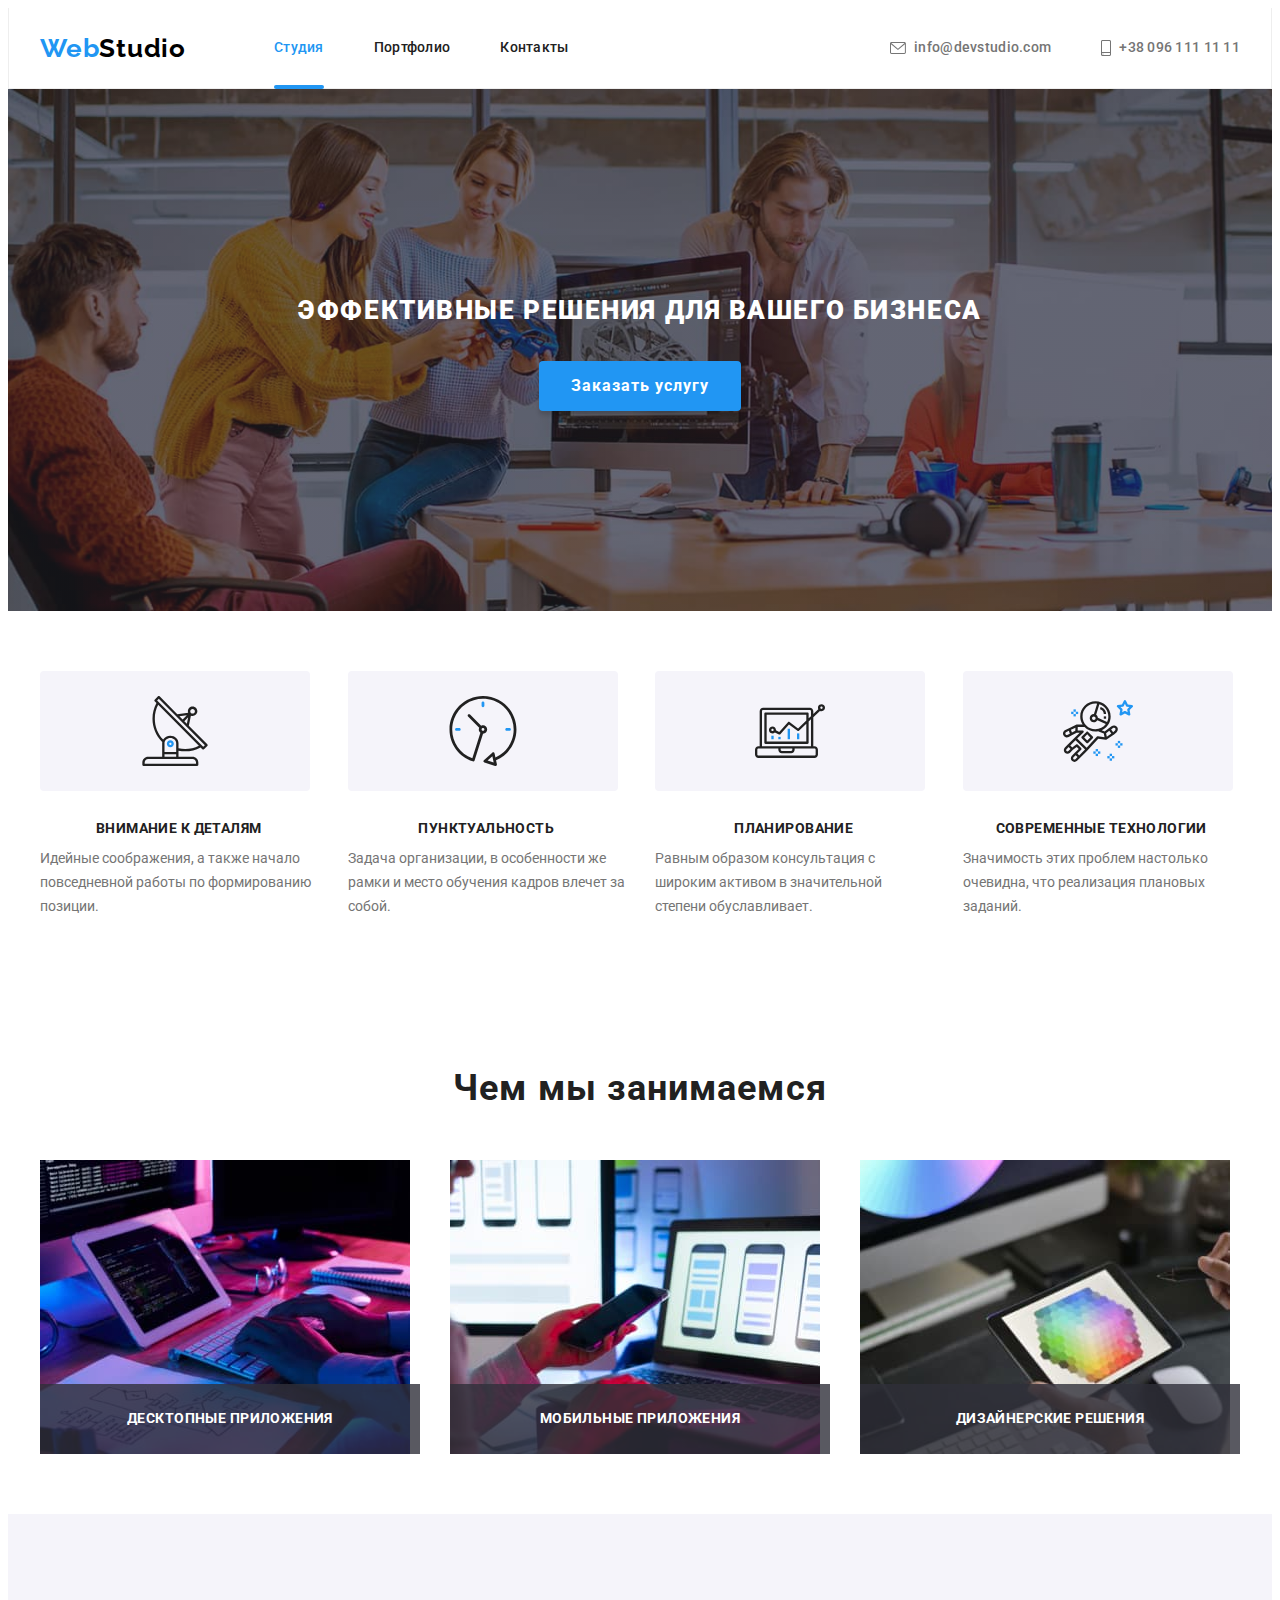
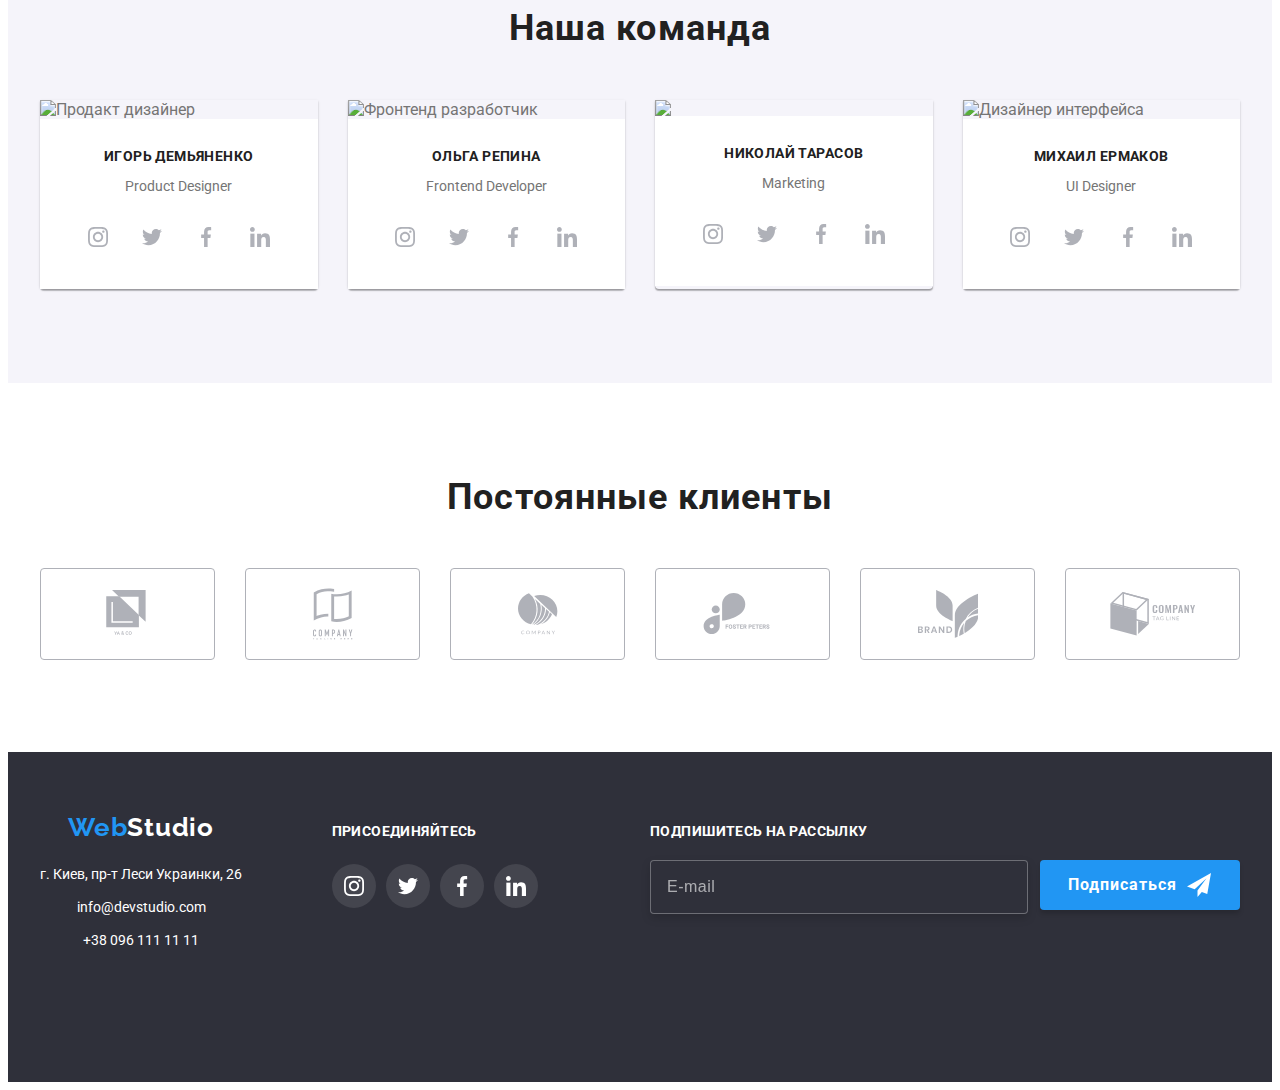
==== index.html @ 0cb56106 "команда фото" ====
<!DOCTYPE html>
<html lang="ru">
<head>
    <meta charset="UTF-8">
    <meta http-equiv="X-UA-Compatible" content="IE=edge">
    <meta name="viewport" content="width=device-width, initial-scale=1.0">
    <title>ВебСтудио</title>
    <link rel="preconnect" href="https://fonts.gstatic.com">
    <link href="https://fonts.googleapis.com/css2?family=Raleway:wght@700&family=Roboto:wght@400;500;700;900&display=swap"
        rel="stylesheet">
    <link rel="stylesheet" href="https://cdnjs.cloudflare.com/ajax/libs/modern-normalize/1.0.0/modern-normalize.min.css" integrity="sha512-ISS7cAi1PEhQ8jnbJpJZMd29NlhNj4AWYyLOSp2CE/CsHxTCu+r+t0D2yoJudVrd0/8fTVPUVDzY5Tvli75u/g==" crossorigin="anonymous" />
    <link rel="stylesheet" href="https://cdnjs.cloudflare.com/ajax/libs/animate.css/4.1.1/animate.min.css" />
    <link rel="stylesheet" href="./css/main.min.css">
</head>
<body>

    <!-- Основные навигационные ссылки -->

    <header class="header">
        <div class="container header__container">
            <a class="logo link" href="">Web<span class="logo_theme_dark logo">Studio</span></a>
        <nav class="nav">
            <ul class="menu list">
            <li class="menu__item">
                <a class="menu__link link menu__link_current" href="">Студия</a>
                
            </li>
            <li class="menu__item">
                <a class="menu__link link" href="./portfolio.html">Портфолио</a>
            </li>
            <li class="menu__item">
                <a class="menu__link link" href="">Контакты</a>
            </li>
        </ul>
        </nav>

        <button type ="button" class="burger-btn" data-menu-button>
            <svg class="burger-icon" width="40" height="40">
                <use href="./images/sprite.svg#icon-burger"></use>
            </svg>
        </button>
        
        <ul class="contact-list list">

          
            <li class="contact-list__item">
                
                <a class="contact-list__link link" href="mailto:info@devstudio.com"> 
                    <svg class="contact-list__icon-envelop" width="16" height="12">
                    <use href="./images/sprite.svg#icon-envelope" ></use>
                </svg>    
                info@devstudio.com
            </a>
            </li>

            <li class="contact-list__item">
            
                <a class="contact-list__link link" href="tel:+380961111111">
                    <svg class="contact-list__icon-smartphone" width="10" height="16">
                        <use href="./images/sprite.svg#icon-smartphone"></use>
                    </svg>
                    +38 096 111 11 11
                </a>
            </li>
          
        </ul>
        </div>
        

        <!-- ===========MOBILE MENU=============== -->



        <div class="mobile-menu" data-menu>
            <button type="button" class="mobile-menu__close-btn" data-menu-close>
                <svg class="modal-menu__close-icon" width="40" height="40">
                    <use href="./images/sprite.svg#icon-close-black"></use>
                </svg>
            </button>
            <nav class="mobile-menu__nav">
             <ul class="mobile-menu__list list">
            <li class="mobile-menu__item">
            <a class="mobile-menu__link link mobile-menu__link_current" href="">Студия</a>
            </li>
            <li class="mobile-menu__item">
            <a class="mobile-menu__link link" href="./portfolio.html">Портфолио</a>
            </li>
            <li class="mobile-menu__item">
            <a class="mobile-menu__link link" href="">Контакты</a>
            </li>
            </ul>
            </nav>

            <div class="mobile-menu__wrapper">
                <ul class="mobile-menu__contact-list list">
                    <li class="mobile-menu__contact-item">
                
                        <a class="mobile-menu__link-tel link" href="tel:+380961111111">
                
                            +38 096 111 11 11</a>
                    </li>
                    <li class="mobile-menu__contact-item">
                
                        <a class="mobile-menu__link-email link" href="mailto:info@devstudio.com">
                
                            info@devstudio.com</a>
                    </li>
                
                </ul>
                
                <ul class="mobile-menu__social-list list">
                    <li class="mobile-menu__social-item">
                        <a href="" class="mobile-menu__social-link link">Instagram</a>
                    </li>
                    <li class="mobile-menu__social-item">
                        <a href="" class="mobile-menu__social-link link">Twitter</a>
                    </li>
                    <li class="mobile-menu__social-item">
                        <a href="" class="mobile-menu__social-link link">Facebook</a>
                    </li>
                    <li class="mobile-menu__social-item">
                        <a href="" class="mobile-menu__social-link link">LinkedIn</a>
                    </li>
                </ul>
            </div>

        </div>
    </header>
    <main>

        <!-- section hero -->

        <section class="hero">
            <div class="container">

                
                <h1 class="hero__title">Эффективные решения для вашего бизнеса</h1>
                <button class="modal-btn" type="button" data-modal-open>Заказать услугу</button>
            
            </div>
        </section>

        <!-- Advanteges list -->

        <section class="section advantages">
            <div class="container">
                <h2 class="title visually-hidden">Advantages</h2>
                
                <ul class="advantages-list list">
                    <li class="advantages-list__item">
                        <div class="icon-wrapper">
                            <svg class="icon-wrapper__item" width="70" height="70">
                            <use href="./images/sprite.svg#icon-antenna" ></use>
                        </svg>
                    </div>
                        <h3 class="title-item">Внимание к деталям</h3>
                        <p class="description">Идейные соображения, а также начало повседневной работы по формированию позиции.</p>
                    </li>
                    <li class="advantages-list__item">
                        <div class="icon-wrapper">
                            <svg class="icon-wrapper__item"  width="70" height="70">
                                <use href="./images/sprite.svg#icon-clock"></use>
                            </svg>
                        </div>
                        <h3 class="title-item">Пунктуальность</h3>
                        <p class="description">Задача организации, в особенности же рамки и место обучения кадров влечет за собой.</p>
                    </li>
                    <li class="advantages-list__item">
                        <div class="icon-wrapper">
                            <svg class="icon-wrapper__item" width="70" height="70">
                                <use href="./images/sprite.svg#icon-diagram" ></use>
                            </svg>
                        </div>
                        <h3 class="title-item">Планирование</h3>
                        <p class="description">Равным образом консультация с широким активом в значительной степени обуславливает.</p>
                    </li>
                    <li class="advantages-list__item">
                        <div class="icon-wrapper">
                            <svg class="icon-wrapper__item"  width="70" height="70">
                                <use href="./images/sprite.svg#icon-astronaut"></use>
                            </svg>
                        </div>
                        <h3 class="title-item">Современные технологии</h3>
                        <p class="description">Значимость этих проблем настолько очевидна, что реализация плановых заданий.</p>
                    </li>
                </ul>
            </div>
        </section>

        <!-- about us -->

        <section class="section product">
            <div class="container">
            <h2 class="title">Чем мы занимаемся</h2>
            <ul class="product-list list">
                <li class="product-list__item">

       <picture>
            
        <source srcset="./images/desktop/our-job/our-job-1.jpg 1x,
                        ./images/desktop/our-job/our-job-1@2x.jpg 2x"
                        media="(min-width: 1200px)">

   <img class="product-list__img" src="./images/working-on-laptops/laptop-transformer.jpg" alt="Ноутбук-трансформер">

     </picture>
            <div class="overlay-wrapper">
               <p class="overlay-desc">Десктопные приложения</p>
            </div>
            </li>
                <li class="product-list__item">

         <picture>
        <source srcset="./images/desktop/our-job/our-job-2.jpg 1x,
                        ./images/desktop/our-job/our-job-2@2x.jpg 2x" 
                        media="(min-width: 1200px)">

     <img class="product-list__img" src="./images/working-on-laptops/laptop-and-cell.jpg" alt="Ноутбук и мобильный телефон">

       </picture>

                <div class="overlay-wrapper">
                <p class="overlay-desc">Мобильные приложения</p>
                </div>
                </li>
                <li class="product-list__item">

     <picture>
    <source srcset="./images/desktop/our-job/our-job-3.jpg 1x,
                    ./images/desktop/our-job/our-job-3@2x.jpg 2x" 
                    media="(min-width: 1200px)">
                        
    <img class="product-list__img" src="./images/working-on-laptops/tablet.jpg" alt="Планшет">

     </picture>

                <div class="overlay-wrapper">
                <p class="overlay-desc">Дизайнерские решения</p>
                </div>
                </li>
            </ul>
            </div>
        </section>

        <!-- Team members -->

        <section class="team-members section">
            <div class="container">
            <h2 class="title">Наша команда</h2>
            <ul class="member-list list">
                <li class="member-list__item">

                    <picture class="picture">

                        <source srcset="./images/desktop/team-members/team-member-1.jpg 1x,
                                        ./images/desktop/team-members/team-member-1@2x.jpg 2x"
                                         media="(min-width: 1200px)">

                        <source srcset="./images/tablet/studio/team-member1.jpg 1x,
                                         ./images/tablet/studio/team-member1@2x.jpg 2x"
                                         media="(min-width: 768px)">

                        <source srcset="./images/mobile/studio/team-member1.jpg 1x, 
                                       ./images/mobile/studio/team-member1@2x.jpg 2x"
                                        media="(min-width: 480px)">
                        
                        <img class="member-list__img" src="./images/mobile/studio/team-member1.jpg" alt="Продакт дизайнер">
                    </picture>
                    
                   <div class="member-wrapper">
                    <h3 class="title-item">Игорь Демьяненко</h3>
                    <p class="description" lang="en">Product Designer</p>
                    <ul class="social-list list">
                        
                        <li class="social-list__item">
                            <a class="social-list__link link"  href="">
                                <svg class="social-list__icon" width="20" height="20" >
                                    <use href="./images/sprite.svg#icon-instagram"></use>
                                </svg>
                            </a>
                        </li>
                        <li class="social-list__item">
                            <a href="" class="social-list__link link">
                                <svg class="social-list__icon" width="20" height="20">
                                    <use href="./images/sprite.svg#icon-twitter"></use>
                                </svg>
                            </a>
                        </li>
                        <li class="social-list__item">
                            <a href="" class="social-list__link link">
                                <svg class="social-list__icon" width="20" height="20">
                                    <use href="./images/sprite.svg#icon-facebook"></use>
                                </svg>
                            </a></li>
                        <li class="social-list__item">
                            <a href="" class="social-list__link link">
                                <svg class="social-list__icon" width="20" height="20">
                                    <use href="./images/sprite.svg#icon-linkedin"></use>
                                </svg>
                            </a>
                        </li>
                        
                    </ul>
                    </div>
                </li>
                <li class="member-list__item">

                  <picture class="member-list__picture">
                        <source srcset="./images/desktop/team-members/team-member-2.jpg 1x,
                                        ./images/desktop/team-members/team-member-2@2x.jpg 2x"
                                        media="(min-width: 1200px)">
                        
                        <source srcset="./images/tablet/studio/team-member2.jpg 1x,
                                        ./images/tablet/studio/team-member2@2x.jpg 2x" 
                                        media="(min-width: 768px)">
                        
                        <source srcset="./images/mobile/studio/team-member2.jpg 1x, 
                                        ./images/mobile/studio/team-member2@2x.jpg 2x" 
                                        media="(min-width: 480px)">

                   <img class="member-list__img" src="./images/mobile/studio/team-member2.jpg" alt="Фронтенд разработчик">

                  </picture>  

                   <div class="member-wrapper">
                    <h3 class="title-item">Ольга Репина</h3>
                    <p class="description" lang="en">Frontend Developer</p>
                    <ul class="social-list list">
                        <li class="social-list__item">
                            <a href="" class="social-list__link link">
                                <svg class="social-list__icon" width="20" height="20">
                                    <use href="./images/sprite.svg#icon-instagram"></use>
                                </svg>
                            </a>
                        </li>
                        <li class="social-list__item">
                            <a href="" class="social-list__link link">
                                <svg class="social-list__icon" width="20" height="20">
                                    <use href="./images/sprite.svg#icon-twitter"></use>
                                </svg>
                            </a>
                        </li>
                        <li class="social-list__item">
                            <a href="" class="social-list__link link">
                                <svg class="social-list__icon" width="20" height="20">
                                    <use href="./images/sprite.svg#icon-facebook"></use>
                                </svg>
                            </a>
                        </li>
                        <li class="social-list__item">
                            <a href="" class="social-list__link link">
                                <svg class="social-list__icon" width="20" height="20">
                                    <use href="./images/sprite.svg#icon-linkedin"></use>
                                </svg>
                            </a>
                        </li>
                    </ul>
                    </div>
                </li>
                <li class="member-list__item">

                    <picture class="member-list__picture">

                        <source srcset="./images/desktop/team-members/team-member-3.jpg 1x,
                                        ./images/desktop/team-members/team-member-3@2x.jpg 2x"
                                         media="(min-width: 1200px)">
                        
                        <source srcset="./images/tablet/studio/team-member3.jpg 1x,
                                        ./images/tablet/studio/team-member3@2x.jpg 2x" 
                                        media="(min-width: 768px)">
                        
                        <source srcset="./images/mobile/studio/team-member3.jpg 1x, 
                                        ./images/mobile/studio/team-member3@2x.jpg 2x" 
                                        media="(min-width: 480px)">

                    <img class="member-list__img" src="./images/mobile/studio/team-member3.jpg">

                    </picture>

                    <div class="member-wrapper">
                    <h3 class="title-item">Николай Тарасов</h3>
                    <p class="description">Marketing</p>
                    <ul class="social-list list">
                        <li class="social-list__item">
                            <a href="" class="social-list__link link">
                                <svg class="social-list__icon" width="20" height="20">
                                    <use href="./images/sprite.svg#icon-instagram"></use>
                                </svg>
                            </a>
                        </li>
                        <li class="social-list__item">
                            <a href="" class="social-list__link link">
                                <svg class="social-list__icon" width="20" height="20">
                                    <use href="./images/sprite.svg#icon-twitter"></use>
                                </svg>
                            </a>
                        </li>
                        <li class="social-list__item">
                            <a href="" class="social-list__link link">
                                <svg class="social-list__icon" width="20" height="20">
                                    <use href="./images/sprite.svg#icon-facebook"></use>
                                </svg>
                            </a>
                        </li>
                        <li class="social-list__item">
                            <a href="" class="social-list__link link">
                                <svg class="social-list__icon" width="20" height="20">
                                    <use href="./images/sprite.svg#icon-linkedin"></use>
                                </svg>
                            </a>
                        </li>
                    </ul>
                    </div>
                </li>
                <li class="member-list__item">

                    <picture class="member-list__picture">
                        <source srcset="./images/desktop/team-members/team-member-4.jpg 1x,
                                        ./images/desktop/team-members/team-member-4@2x.jpg 2x"
                                        media="(min-width: 1200px)">
                        
                        <source srcset="./images/tablet/studio/team-member4.jpg 1x,
                                        ./images/tablet/studio/team-member4@2x.jpg 2x"
                                         media="(min-width: 768px)">
                        
                        <source srcset="./images/mobile/studio/team-member4.jpg 1x, 
                                       ./images/mobile/studio/team-member4@2x.jpg 2x" 
                                       media="(min-width: 480px)">

                   <img class="member-list__img" src="./images/mobile/studio/team-member4.jpg" alt="Дизайнер интерфейса">

                    </picture>

                    <div class="member-wrapper">
                    <h3 class="title-item">Михаил Ермаков</h3>
                    <p class="description" lang="en">UI Designer</p>
                    <ul class="social-list list">
                        <li class="social-list__item">
                            <a href="" class="social-list__link link">
                                <svg class="social-list__icon" width="20" height="20">
                                    <use href="./images/sprite.svg#icon-instagram"></use>
                                </svg>
                            </a>
                        </li>
                        <li class="social-list__item">
                            <a href="" class="social-list__link link">
                                <svg class="social-list__icon" width="20" height="20">
                                    <use href="./images/sprite.svg#icon-twitter"></use>
                                </svg>
                            </a>
                        </li>
                        <li class="social-list__item">
                            <a href="" class="social-list__link link">
                                <svg class="social-list__icon" width="20" height="20">
                                    <use href="./images/sprite.svg#icon-facebook"></use>
                                </svg>
                            </a>
                        </li>
                        <li class="social-list__item">
                            <a href="" class="social-list__link link">
                                <svg class="social-list__icon" width="20" height="20">
                                    <use href="./images/sprite.svg#icon-linkedin"></use>
                                </svg>
                            </a>
                        </li>
                    </ul>
                    </div>
                </li>
            </ul>
            </div>
        </section>



       <!-- Clients -->


       <section class="clients section">
           
           <div class="container">
            <h2 class="title"> Постоянные клиенты</h2>
               <ul class="client-list list">
                   <li class="client-list__item">
                       <a href="" class="client-list__link link">
                            <svg class="client-list__icon" width= "44" height= "48">
                                <use href="./images/sprite.svg#icon-logo1"></use>
                         </svg>
                       </a>
                    </li>
                   <li class="client-list__item">
                       <a href="" class="client-list__link link">
                            <svg class="client-list__icon" width= "40" height= "52">
                                <use href="./images/sprite.svg#icon-logo2"></use>
                            </svg>
                       </a>
                    </li>
                   <li class="client-list__item">
                       <a href="" class="client-list__link link">
                             <svg class="client-list__icon" width= "40" height= "42">
                                  <use href="./images/sprite.svg#icon-logo3"></use>
                             </svg>
                       </a>
                    </li>
                   <li class="client-list__item">
                       <a href="" class="client-list__link link">
                            <svg class="client-list__icon" width= "80" height= "42">
                                <use href="./images/sprite.svg#icon-logo4"></use>
                            </svg>

                       </a>
                    </li>
                   <li class="client-list__item">
                       <a href="" class="client-list__link link">
                            <svg class="client-list__icon" width= "60" height= "48">
                                <use href="./images/sprite.svg#icon-logo5"></use>
                            </svg>

                       </a>
                    </li>
                   <li class="client-list__item">
                       <a href="" class="client-list__link link">
                            <svg class="client-list__icon" width= "88" height= "44">
                                <use href="./images/sprite.svg#icon-logo6"></use>
                            </svg>

                       </a>
                    </li>
               </ul>
           </div>
       </section>


    </main>

    <!-- FOOTER   контактная инфо -->

    <footer class="footer">
     <div class="container footer__container">
         <div class="address-wrapper">  
    <a class="logo link" href="">Web<span class="logo_theme_light logo">Studio</span></a>
        
        <address class="footer-contacts">
        
            <a class="footer-contacts__address link" href=""> г. Киев, пр-т Леси Украинки, 26 </a>
        
            <a class="footer-contacts__mail link" href="mailto:info@devstudio.com">info@devstudio.com</a>
        
            <a class="footer-contacts__tel link" href="tel:+380961111111">+38 096 111 11 11</a>
        
        </address>
        </div>
        <div class="join-wrapper">
            <b class="join"> Присоединяйтесь </b>
                <ul class="social-dark-list list">
                    <li class="social-dark-list__item">
                        <a href="" class="social-dark-list__link">
                            <svg class="social-dark-list__icon" width="20" height="20">
                                <use href="./images/sprite.svg#icon-instagram"></use>
                            </svg>
                        </a>
                    </li>
                    <li class="social-dark-list__item">
                        <a href="" class="social-dark-list__link">
                            <svg class="social-dark-list__icon" width="20" height="20">
                                <use href="./images/sprite.svg#icon-twitter"></use>
                            </svg>
                        </a>
                    </li>
                    <li class="social-dark-list__item">
                        <a href="" class="social-dark-list__link">
                            <svg class="social-dark-list__icon" width="20" height="20">
                                <use href="./images/sprite.svg#icon-facebook"></use>
                            </svg>
                        </a>
                    </li>
                    <li class="social-dark-list__item">
                        <a href="" class="social-dark-list__link">
                            <svg class="social-dark-list__icon" width="20" height="20">
                                <use href="./images/sprite.svg#icon-linkedin"></use>
                            </svg>
                        </a>
                    </li>
                </ul>
            
        </div>
        <form class="sign-form" autocomplete="off">
            <b class="sign-form__tittle">Подпишитесь на рассылку</b>
            <div class="sign-form__wrapper">
                <label class="sign-form__field">
                    <input type="email" name="user-email" placeholder="E-mail" class="sign-form__input">
                </label>
                <label class="sign-form__field">
                    <button type="submit" class="sign-form__btn">Подписаться
                        <svg class="sign-form__icon" width="24px" height="24px">
                            <use href="./images/sprite.svg#icon-send"></use>
                        </svg>
                    </button>
                </label>
        
            </div>
        </form>
        
        </div>
        </footer>
        
        <div class="backdrop is-hidden" data-modal>
            <div class="modal">
                <button type="button" class="modal__close-btn" data-modal-close>
                    <svg class="modal__icon-close-black" width="18" height="18">
                        <use href="./images/sprite.svg#icon-close-black"></use>
                    </svg>
                </button>
                <form action="#" class="modal-form">
                    <b class="modal-form__title">Оставьте свои данные, мы вам перезвоним</b>
                    <label class="modal-form__field"> Имя
                        <span class="modal-form__input-wrapper">
                            <input type="text" name="user-name" class="modal-form__input" required minlength="2">
        
                            <svg class="modal-form__icon" width="18" height="18">
                                <use href="./images/sprite.svg#icon-person-black"> </use>
                            </svg>
                        </span>
        
                    </label>
        
                    <label class="modal-form__field"> Телефон
                        <span class="modal-form__input-wrapper">
                            <input type="tel" name="user-phone" class="modal-form__input" required
                                pattern="[0-9]{3}-[0-9]{3}-[0-9]{2}-[0-9]{2}" title="096-111-11-11">
        
                            <svg class="modal-form__icon" width="18" height="18">
                                <use href="./images/sprite.svg#icon-phone-black"> </use>
                            </svg>
                        </span>
                    </label>
        
                    <label class="modal-form__field"> Почта
                        <span class="modal-form__input-wrapper">
                            <input type="email" name="user-email" class="modal-form__input" required>
        
                            <svg class="modal-form__icon" width="18" height="18">
                                <use href="./images/sprite.svg#icon-email-black"> </use>
                            </svg>
        
                        </span>
                    </label>
                    <label class="modal-form__field"> Комментарий
                        <textarea class="modal-form__comment" name="user-comment" placeholder="Введите текст"></textarea>
                    </label>
        
                    <input type="checkbox" id="user-term" name="user-term" class="modal-form__term visually-hidden">
        
                    <label for="user-term" class="modal-form__check-desc">
                        Соглашаюсь с рассылкой и принимаю&nbsp;<a href="" class="modal-form__link">Условия договора
                        </a>
        
                    </label>
        
                    <button type="submit" class="modal-form__btn"> Отправить</button>
        
        
        
                </form>
            </div>
        </div>
        <script src="./js/modal.js"></script>
        <script src="./js/mobile-menu.js"></script>
        </body>
        
        </html>
---- css/main.min.css ----
:root{--main-font: 'Roboto', sans-serif;--secondary-font: 'Raleway', sans-serif;--main-text-color: #757575;--secondary-text-color: #212121;--white-text-color: #ffffff;--accent-color: #2196f3;--main-bgr-color: #fff;--secondary-bgr-color: #2f303a;--logo-dark-theme: #000;--logo-light-theme: #fff;--btn-background: #f5f4fa;--section-pt: 47px;--section-pb: 47px;--timing-function: cubic-bezier(0.4, 0, 0.2, 1)}body{font-family:var(--main-font);color:var(--main-text-color);background-color:var(--main-bgr-color)}h1,h2,h3,h4,h5,h6,p{margin:0}ul,ol{margin:0;padding:0}img{display:block}.link{text-decoration:none;color:inherit;display:block}.list{list-style:none}.visually-hidden{position:absolute !important;clip:rect(1px 1px 1px 1px);clip:rect(1px, 1px, 1px, 1px);padding:0 !important;border:0 !important;height:1px !important;width:1px !important;overflow:hidden}.container{padding-right:15px;padding-left:15px;max-width:480px;margin:0 auto}.header .container{display:flex;align-items:center;justify-content:space-between}@media screen and (min-width: 768px){.container{max-width:768px}.header .container{justify-content:flex-end}.footer .container{display:flex}}@media screen and (min-width: 1200px){.container{display:block;max-width:1200px;margin:0 auto}.header .container{display:flex;align-items:center}.footer .container{display:flex;justify-content:space-between;align-items:baseline}}.logo{font-weight:700;font-size:24px;line-height:1.16;letter-spacing:0.03em;font-family:var(--secondary-font);color:var(--accent-color)}.logo_theme_dark{margin-right:0;color:var(--logo-dark-theme)}.logo_theme_light{color:var(--logo-light-theme)}@media screen and (min-width: 1200px){.logo{font-size:26px;line-height:1.19}}.burger-btn{background-color:transparent;border:none;padding:0;fill:var(--secondary-text-color);cursor:pointer;transition:fill 250ms var(--timing-function)}.burger-btn:hover,.burger-btn:focus{fill:var(--accent-color)}@media screen and (min-width: 768px){.burger-btn{display:none}}.header{padding-top:16px;padding-bottom:16px;border-color:var(--main-bgr-color);border:1px solid #eee;border-top:none}@media screen and (min-width: 768px){.header{padding:0}}.nav{display:none}@media screen and (min-width: 768px){.nav{display:flex;align-items:center}.menu{display:flex;align-items:center;margin-left:88px}.menu__link{padding-top:32px;padding-bottom:32px;font-weight:500;font-size:14px;line-height:1.14;letter-spacing:0.02em;color:var(--secondary-text-color);transition:color 250ms var(--timing-function)}.menu__link:hover,.menu__link:focus{color:var(--accent-color)}.menu__link_current{color:var(--accent-color)}.menu__link_current::after{content:'';display:inline-block;margin:0;position:absolute;bottom:-1px;left:0;width:100%;height:4px;border-radius:2px;background-color:var(--accent-color)}.menu__item{position:relative}.menu__item:not(:last-child){margin-right:50px}.menu__item:last-child{margin-right:84px}}.contact-list{display:none}@media screen and (min-width: 768px){.contact-list{display:flex;flex-direction:column;align-items:flex-start;justify-content:center;font-weight:500;font-size:14px;line-height:1.14;letter-spacing:0.02em}.contact-list__item:first-child{margin-bottom:10px}.contact-list__link{display:flex;transition:color 250ms var(--timing-function)}.contact-list__link:hover,.contact-list__link:focus{color:var(--accent-color)}.contact-list__icon-envelop,.contact-list__icon-smartphone{fill:#757575;margin-right:8px;transition:fill 250ms var(--timing-function)}.contact-list__link:hover .contact-list__icon-envelop,.contact-list__link:focus .contact-list__icon-envelop{fill:var(--accent-color)}.contact-list__link:hover .contact-list__icon-smartphone,.contact-list__link:focus .contact-list__icon-smartphone{fill:var(--accent-color)}}@media screen and (min-width: 1200px){.contact-list{margin-left:auto;display:flex;flex-direction:row;align-items:center;justify-content:center}.contact-list .contact-list__item:not(:last-child){margin-right:50px;margin-bottom:0}.contact-list__link{display:flex;align-items:center;padding-top:32px;padding-bottom:32px}}.mobile-menu{position:fixed;top:50%;left:0;width:100vw;max-width:480px;height:100vh;padding:48px 40px;display:flex;flex-direction:column;justify-content:space-between;background:#ffffff;box-shadow:0px 4px 8px rgba(0,0,0,0.04),0px 2px 4px rgba(0,0,0,0.08),0px 1px 3px rgba(0,0,0,0.16);transform:translateX(100%) translateY(50%);transition:transform 250ms var(--timing-function)}.mobile-menu__close-btn{position:absolute;top:10px;right:15px;background-color:transparent;border:none;padding:0;fill:var(--secondary-text-color)}.mobile-menu__item{font-size:40px;font-weight:500;line-height:1.18;letter-spacing:.02em;color:var(--secondary-text-color)}.mobile-menu__item:not(:last-child){margin-bottom:32px}.mobile-menu__link{transition:color 250ms var(--timing-function)}.mobile-menu__link:hover,.mobile-menu__link:focus{color:var(--accent-color)}.mobile-menu__link_current{color:var(--accent-color)}.mobile-menu__close-btn{cursor:pointer;transition:fill 250ms var(--timing-function)}.mobile-menu__close-btn:hover,.mobile-menu__close-btn:focus{fill:var(--accent-color)}.mobile-menu__link-tel{font-size:34px;font-weight:500;line-height:1.18;letter-spacing:.02em;color:var(--accent-color);margin-bottom:32px;width:100vw}.mobile-menu__link-email{font-size:24px;font-weight:500;line-height:1.17;letter-spacing:.02em;color:var(--main-text-color)}.mobile-menu__social-list{display:flex;justify-content:space-between;align-items:center;margin-top:64px}.mobile-menu__social-item:not(:first-child){border-left:1px solid rgba(33,33,33,0.2);padding-left:10px;margin-left:20px}.mobile-menu__social-link{color:var(--accent-color);transition:transform 250ms var(--timing-function)}@media screen and (max-width: 480px){.mobile-menu__wrapper{max-width:320px}}.is-open{transform:translateX(0) translateY(-50%)}@media screen and (min-width: 768px){.mobile-menu{display:none}}.hero{background-image:linear-gradient(to right, rgba(47,48,58,0.4), rgba(47,48,58,0.4)),url(../images/mobile/hero/hero-bg.jpg);background-size:cover;background-repeat:no-repeat;background-position:center;max-width:468px;margin:0 auto;text-align:center;padding:118px 60px}@media screen and (min-device-pixel-ratio: 2), screen and (min-resolution: 192dpi), screen and (min-resolution: 2dppx){.hero{background-image:linear-gradient(to bottom, rgba(47,48,58,0.4), rgba(47,48,58,0.4)),url(../images/mobile/hero/hero-bg@2x.jpg)}}.hero__title{max-width:360px;margin:0 auto;margin-bottom:30px;font-size:26px;font-weight:900;line-height:1.62;letter-spacing:.06em;text-transform:uppercase;color:var(--white-text-color)}@media screen and (min-width: 768px){.hero{max-width:768px;margin:0 auto;text-align:center;background-image:linear-gradient(to right, rgba(47,48,58,0.4), rgba(47,48,58,0.4)),url(../images/tablet/hero/hero-bg.jpg);background-size:cover;background-repeat:no-repeat;background-position:center}}@media screen and (min-width: 768px) and (min-device-pixel-ratio: 2), screen and (min-width: 768px) and (min-resolution: 192dpi), screen and (min-width: 768px) and (min-resolution: 2dppx){.hero{background-image:linear-gradient(to bottom, rgba(47,48,58,0.4), rgba(47,48,58,0.4)),url(../images/tablet/hero/hero-bg@2x.jpg)}}@media screen and (min-width: 1200px){.hero{max-width:1600px;margin:0 auto;text-align:center;padding-top:200px;padding-bottom:200px;background-image:linear-gradient(to right, rgba(47,48,58,0.4), rgba(47,48,58,0.4)),url(../images/desktop/hero/hero-bg.jpg);background-size:cover;background-repeat:no-repeat;background-position:center}}@media screen and (min-width: 1200px) and (min-device-pixel-ratio: 2), screen and (min-width: 1200px) and (min-resolution: 192dpi), screen and (min-width: 1200px) and (min-resolution: 2dppx){.hero{background-image:linear-gradient(to bottom, rgba(47,48,58,0.4), rgba(47,48,58,0.4)),url(../images/desktop/hero/hero-bg@2x.jpg)}}@media screen and (min-width: 1200px){.hero__title{max-width:696px}}.modal-btn{min-width:200px;padding-top:10px;padding-bottom:10px;padding-left:32px;padding-right:32px;margin:auto;border-radius:4px;border:none;font-family:inherit;font-weight:700;font-size:16px;line-height:1.87;align-items:center;letter-spacing:0.06em;cursor:pointer;color:var(--white-text-color);background-color:var(--accent-color);box-shadow:0px 4px 4px rgba(0,0,0,0.15)}.section{padding-top:60px;padding-bottom:60px;background-color:var(--main-bgr-color)}.title{font-weight:700;font-size:36px;line-height:1.16;text-align:center;letter-spacing:0.03em;color:var(--secondary-text-color)}.product .title,.clients .title,.team-members .title{margin-bottom:50px}.title-item{font-weight:700;font-size:14px;line-height:1.14;letter-spacing:0.03em;text-transform:uppercase;color:var(--secondary-text-color)}.advantages .title-item,.member-list__item .title-item{margin-bottom:10px}.advantages .title-item{text-align:center}@media screen and (min-width: 320px) and (max-width: 1199px){.team-members .title,.clients .title{font-size:28px;line-height:1.17}}.description{font-size:14px;line-height:1.7;color:var(--main-text-color)}.icon-wrapper{display:flex;align-items:center;justify-content:center;width:100%;height:120px;margin-bottom:30px;background:var(--btn-background);border-radius:4px}.advantages-list__item:not(:last-child){margin-bottom:30px}@media screen and (min-width: 768px){.advantages-list{display:flex;flex-wrap:wrap;margin-left:-30px;margin-top:-30px}.advantages-list__item{flex-basis:calc(100% / 2 - 30px);margin-left:30px;margin-top:30px}}@media screen and (min-width: 1200px){.icon-wrapper{width:270px}.advantages-list{display:flex;margin-left:-30px;margin-top:-30px}.advantages-list__item{flex-basis:calc(100% / 4 - 30px);margin-left:30px;margin-top:30px}}@media screen and (max-width: 1199px){.product{display:none}}@media screen and (min-width: 1200px){.product{display:block}.product-list{display:flex;margin-left:-30px}.product-list__item{position:relative;flex-basis:calc(100% / 3 - 30px);margin-left:30px}.overlay-wrapper{display:flex;justify-content:center;align-items:center;position:absolute;bottom:0;left:0;width:100%;height:70px;overflow:hidden;background:rgba(47,48,58,0.8)}.overlay-desc{position:absolute;font-weight:700;font-size:14px;line-height:1.14;letter-spacing:0.03em;text-transform:uppercase;color:var(--white-text-color)}}.team-members{background-color:var(--btn-background)}.member-list__img{width:100%;height:auto}.member-list__item{box-shadow:0px 1px 3px rgba(0,0,0,0.12),0px 1px 1px rgba(0,0,0,0.14),0px 2px 1px rgba(0,0,0,0.2);border-radius:0px 0px 4px 4px}.member-wrapper{text-align:center;padding-top:30px;padding-bottom:30px;background-color:#ffffff}@media screen and (max-width: 767px){.member-list__item:not(:last-child){margin-bottom:30px}}@media screen and (min-width: 320px){.team-list__item{max-width:450px;margin-left:auto;margin-right:auto}}@media screen and (min-width: 768px){.member-list{display:flex;justify-content:center;flex-wrap:wrap;margin-top:-30px;margin-left:-30px}.member-list__item{flex-basis:calc(100% / 2 - 30px);margin-left:30px;margin-top:30px}}@media screen and (min-width: 1200px){.team-members{padding-top:94px;padding-bottom:94px}.member-list{flex-wrap:nowrap}}.social-list{display:flex;justify-content:center;align-items:center;margin-left:auto;margin-right:auto;margin-top:16px}.social-list__item:not(:first-child){margin-left:10px}.social-list__link{display:flex;align-items:center;justify-content:center;width:44px;height:44px;border-radius:50%;background-color:#ffffff;transition:color 250ms var(--timing-function),background-color 250ms var(--timing-function)}.social-list__link:hover,.social-list__link:focus{color:var(--secondary-font);background-color:var(--accent-color)}.social-list__icon{fill:#afb1b8;transition:fill 250ms var(--timing-function)}.social-list__link:hover .social-list__icon,.social-list__link:focus .social-list__icon{fill:#fff}.client-list{display:flex;flex-wrap:wrap;justify-content:center;align-items:center;margin-left:-30px;margin-top:-30px}.client-list__item{height:90px;flex-basis:calc(100% / 2 - 30px);margin-left:30px;margin-top:30px}.client-list__link{display:flex;align-items:center;justify-content:center;height:90px;border:1px solid #afb1b8;border-radius:4px;transition:border 250ms var(--timing-function)}.client-list__link:hover,.client-list__link:focus{border:1px solid var(--accent-color)}.client-list__icon{fill:#afb1b8;transition:fill 250ms var(--timing-function)}.client-list__link:hover .client-list__icon,.client-list__link:focus .client-list__icon{fill:var(--accent-color)}@media screen and (win-width: 768px){.client-list{display:flex;flex-wrap:wrap;margin-left:-30px;margin-top:-30px}.client-list__item{flex-basis:calc(100% / 3 - 30px);margin-left:30px;margin-top:30px}}@media screen and (min-width: 1200px){.clients{padding-top:94px;padding-bottom:94px}.client-list{flex-wrap:nowrap}}.footer{padding-top:60px;padding-bottom:60px;background-color:var(--secondary-bgr-color);color:var(--white-text-color);font-size:14px;line-height:1.7}@media screen and (min-width: 320px){.address-wrapper{text-align:center;margin-bottom:60px}.join-wrapper{display:block;margin-bottom:60px}.sign-form__input{width:100%}}@media screen and (min-width: 320px) and (max-width: 767px){.footer .sign-form{display:block;text-align:center;margin:0 auto}}@media screen and (min-width: 768px) and (max-width: 1199px){.footer .container{display:flex;flex-wrap:wrap;justify-content:center;align-items:baseline}.footer .logo{text-align:center}.sign-form__input{width:450px}.address-wrapper{margin-right:165px;margin-bottom:60px}.footer-contacts{text-align:center}.join-wrapper{text-align:center;width:206px}.sign-form{text-align:center}.sign-form__wrapper{flex-direction:column;align-items:center}.sign-form__field:not(:last-child){margin-bottom:20px}.sign-form__input{width:450px}}.footer-contacts{font-style:normal;margin-top:20px;margin-bottom:9px}.footer-contacts>.link:nth-child(-n+2){margin-bottom:9px}.footer-contacts__mail{transition:color 250ms var(--timing-function)}.footer-contacts__mail:hover,.footer-contacts__mail:focus{color:var(--accent-color)}.footer-contacts__tel{transition:color 250ms var(--timing-function)}.footer-contacts__tel:hover,.footer-contacts__tel:focus{color:var(--accent-color)}.join-wrapper{width:206px;height:80;margin-left:70px}.join{line-height:1.14;letter-spacing:0.03em;text-transform:uppercase}.social-dark-list{display:flex;justify-content:space-between;align-items:center;margin-top:20px}.social-dark-list__icon{fill:#ffffff}.social-dark-list__link{display:flex;align-items:center;justify-content:center;width:44px;height:44px;border-radius:50%;background-color:rgba(255,255,255,0.1);transition:background-color 250ms var(--timing-function)}.social-dark-list__link:hover,.social-dark-list__link:focus{background-color:var(--accent-color)}.sign-form{flex-direction:column;display:flex;justify-content:space-between;margin-left:93px}.sign-form__tittle{font-size:14px;line-height:1.14;letter-spacing:0.03em;text-transform:uppercase}.sign-form__btn{display:flex;margin:0 auto;align-items:center;min-width:200px;max-height:50px;padding-top:10px;padding-bottom:10px;padding-left:28px;padding-right:28px;border-radius:4px;border:none;font-family:inherit;font-weight:700;font-size:16px;line-height:1.87;letter-spacing:0.06em;cursor:pointer;color:var(--white-text-color);background-color:var(--accent-color);box-shadow:0px 4px 4px rgba(0,0,0,0.15)}.sign-form__icon{margin-left:10px}.sign-form__wrapper{display:flex;margin-top:20px}.sign-form__input{width:358px;margin-right:12px;height:50px;padding-left:16px;border:1px solid rgba(255,255,255,0.3);border-radius:4px;filter:drop-shadow(0px 4px 4px rgba(0,0,0,0.15));background-color:var(--secondary-bgr-color);color:var(--white-text-color);transition:border-color 250ms var(--timing-function)}.sign-form__input:focus{border-color:var(--accent-color)}.sign-form__input::placeholder{font-size:16px;line-height:1.25;letter-spacing:0.03em;color:rgba(255,255,255,0.6)}.backdrop{position:fixed;top:0;left:0;width:100vw;height:100vh;background-color:rgba(0,0,0,0.2);transition:opacity 250ms var(--timing-function),visibility 250ms var(--timing-function),pointer-events 250ms var(--timing-function);opacity:1}.is-hidden{opacity:0;visibility:hidden;pointer-events:none}.modal{position:absolute;padding:40px;top:50%;left:50%;transform:translate(-50%, -50%) scale(1);width:95%;background-color:#ffffff;box-shadow:0px 1px 3px rgba(0,0,0,0.12),0px 1px 1px rgba(0,0,0,0.14),0px 2px 1px rgba(0,0,0,0.2);border-radius:4px}.modal__close-btn{position:absolute;padding:0;top:8px;right:8px;display:flex;align-items:center;justify-content:center;width:30px;height:30px;background-color:#ffffff;border:1px solid rgba(0,0,0,0.1);border-radius:50%;cursor:pointer}.is-hidden .modal{transform:translate(-50%, -50%) scale(0.9)}.modal-form{display:flex;flex-direction:column}.modal-form__title{margin-bottom:12px;font-size:20px;font-weight:700;line-height:1.5;letter-spacing:.03em;text-align:center;color:var(--secondary-text-color)}.modal-form__field{position:relative;margin-bottom:10px;font-size:12px;line-height:1.16;letter-spacing:0.01em;color:#757575}.modal-form__input-wrapper{display:block;margin-top:4px;position:relative}.modal-form__link{color:var(--accent-color)}.modal-form__btn{align-self:center;padding-top:10px;padding-bottom:10px;padding-left:56px;padding-right:56px;border-radius:4px;border:none;font-family:inherit;font-weight:700;font-size:16px;line-height:1.87;align-items:center;letter-spacing:0.06em;cursor:pointer;color:var(--white-text-color);background-color:#188ce8;box-shadow:0px 4px 4px rgba(0,0,0,0.15)}.modal-form__input{width:100%;height:40px;padding-left:42px;border:1px solid rgba(33,33,33,0.2);border-radius:4px;transition:border-color 250ms var(--timing-function)}.modal-form__input:focus{outline:none;border-color:var(--accent-color)}.modal-form__icon{position:absolute;top:50%;left:12px;transform:translateY(-50%);transition:fill 250ms var(--timing-function)}.modal-form__input:focus+.modal-form__icon{fill:var(--accent-color)}.modal-form__comment{width:100%;height:120px;margin-top:4px;margin-bottom:20px;padding:12px 16px;border:1px solid rgba(33,33,33,0.2);border-radius:4px;resize:none;transition:border-color 250ms var(--timing-function)}.modal-form__comment::placeholder{font-size:12px;line-height:1.16;letter-spacing:0.01em;color:rgba(117,117,117,0.5)}.modal-form__comment:focus{outline:none;border-color:var(--accent-color)}.modal-form__check-desc{display:flex;justify-content:center;align-items:center;margin-bottom:30px;font-size:14px;line-height:1.7;letter-spacing:0.03em;color:#757575}.modal-form__check-desc::before{content:'';margin-right:8px;display:block;width:16px;height:16px;border:2px solid #212121;background:#ffffff;border-radius:4px;cursor:pointer}.modal-form__term:checked+.modal-form__check-desc::before::before{background-image:url("../images/Vector.svg");background-position:center;background-color:var(--accent-color);background-repeat:no-repeat}.modal-form__term:focus+.modal-form__check-desc::before::before{border-color:var(--accent-color)}@media screen and (max-width: 767px){.sign-form__wrapper{display:flex;align-content:center;flex-direction:column}.sign-form__tittle{margin-bottom:20px}.sign-form__input{margin:0 auto}.sign-form__btn{margin-top:20px}}
/*# sourceMappingURL=main.min.css.map */
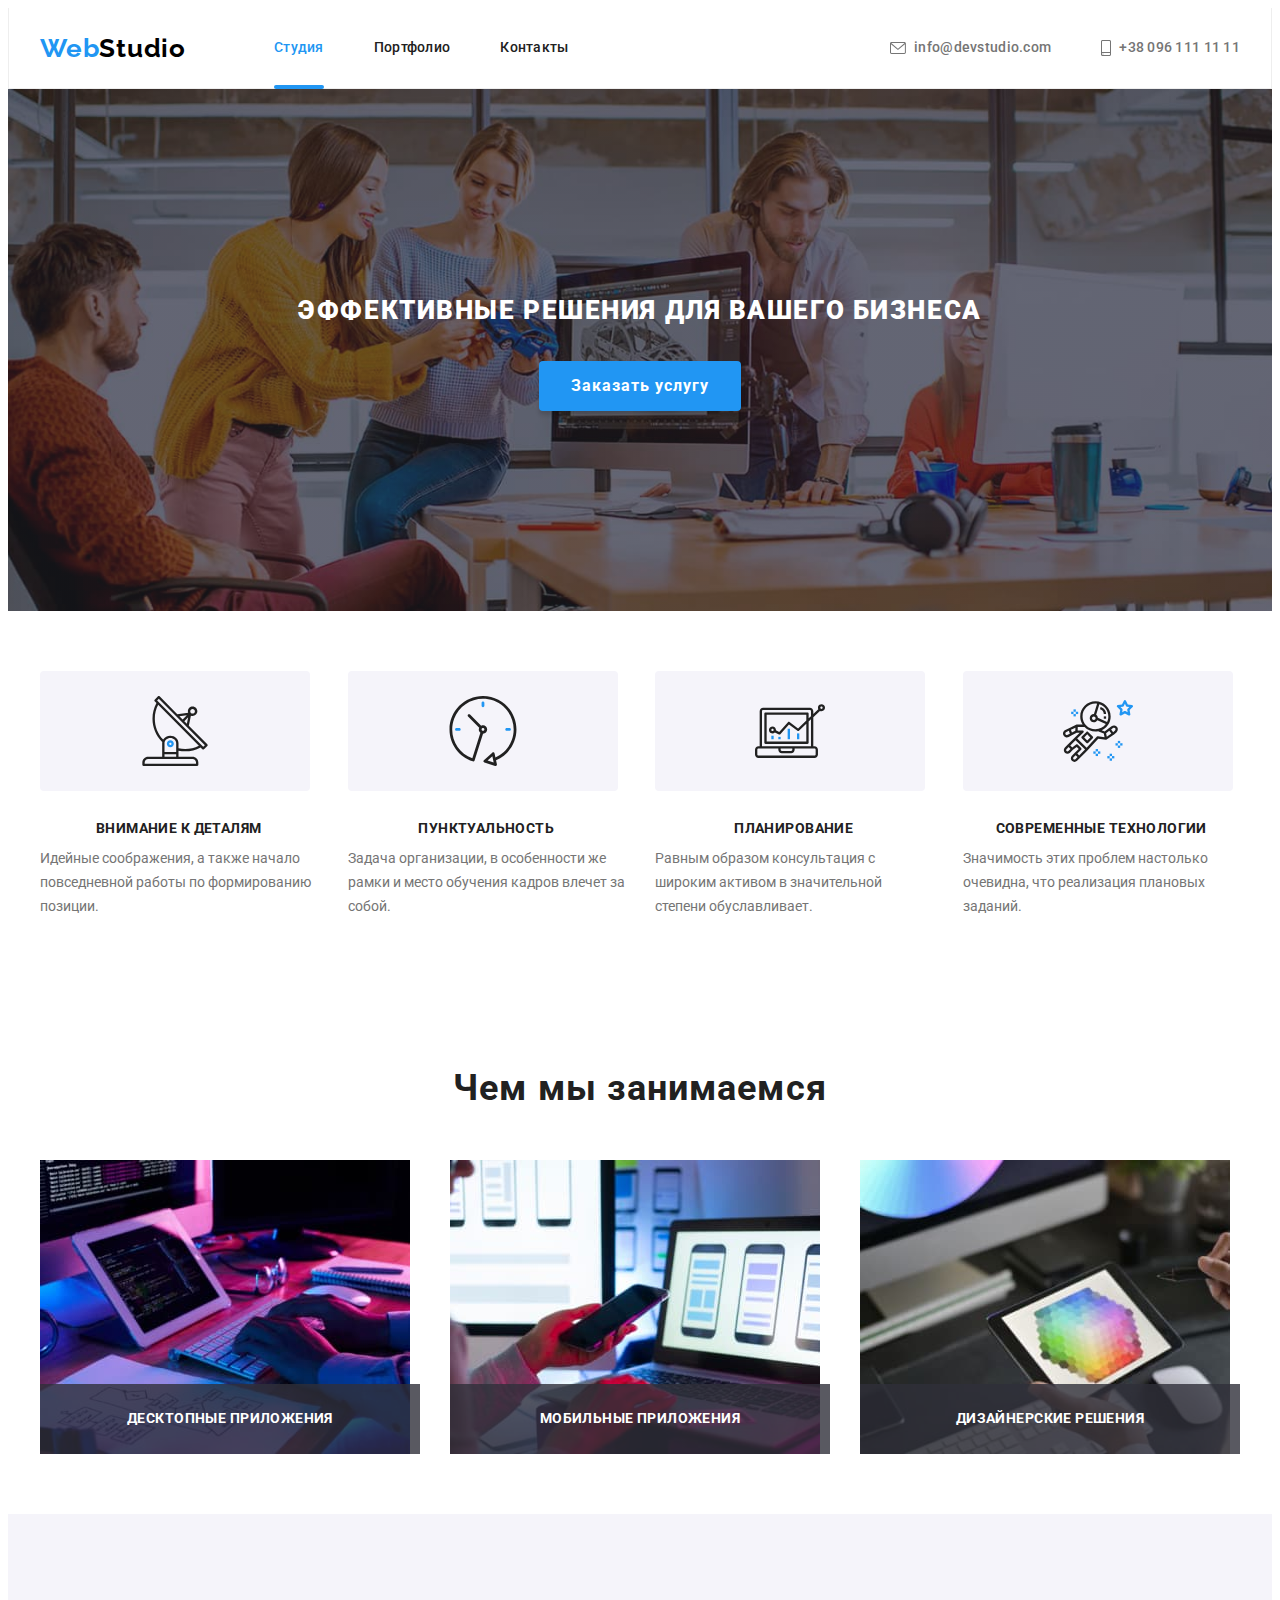
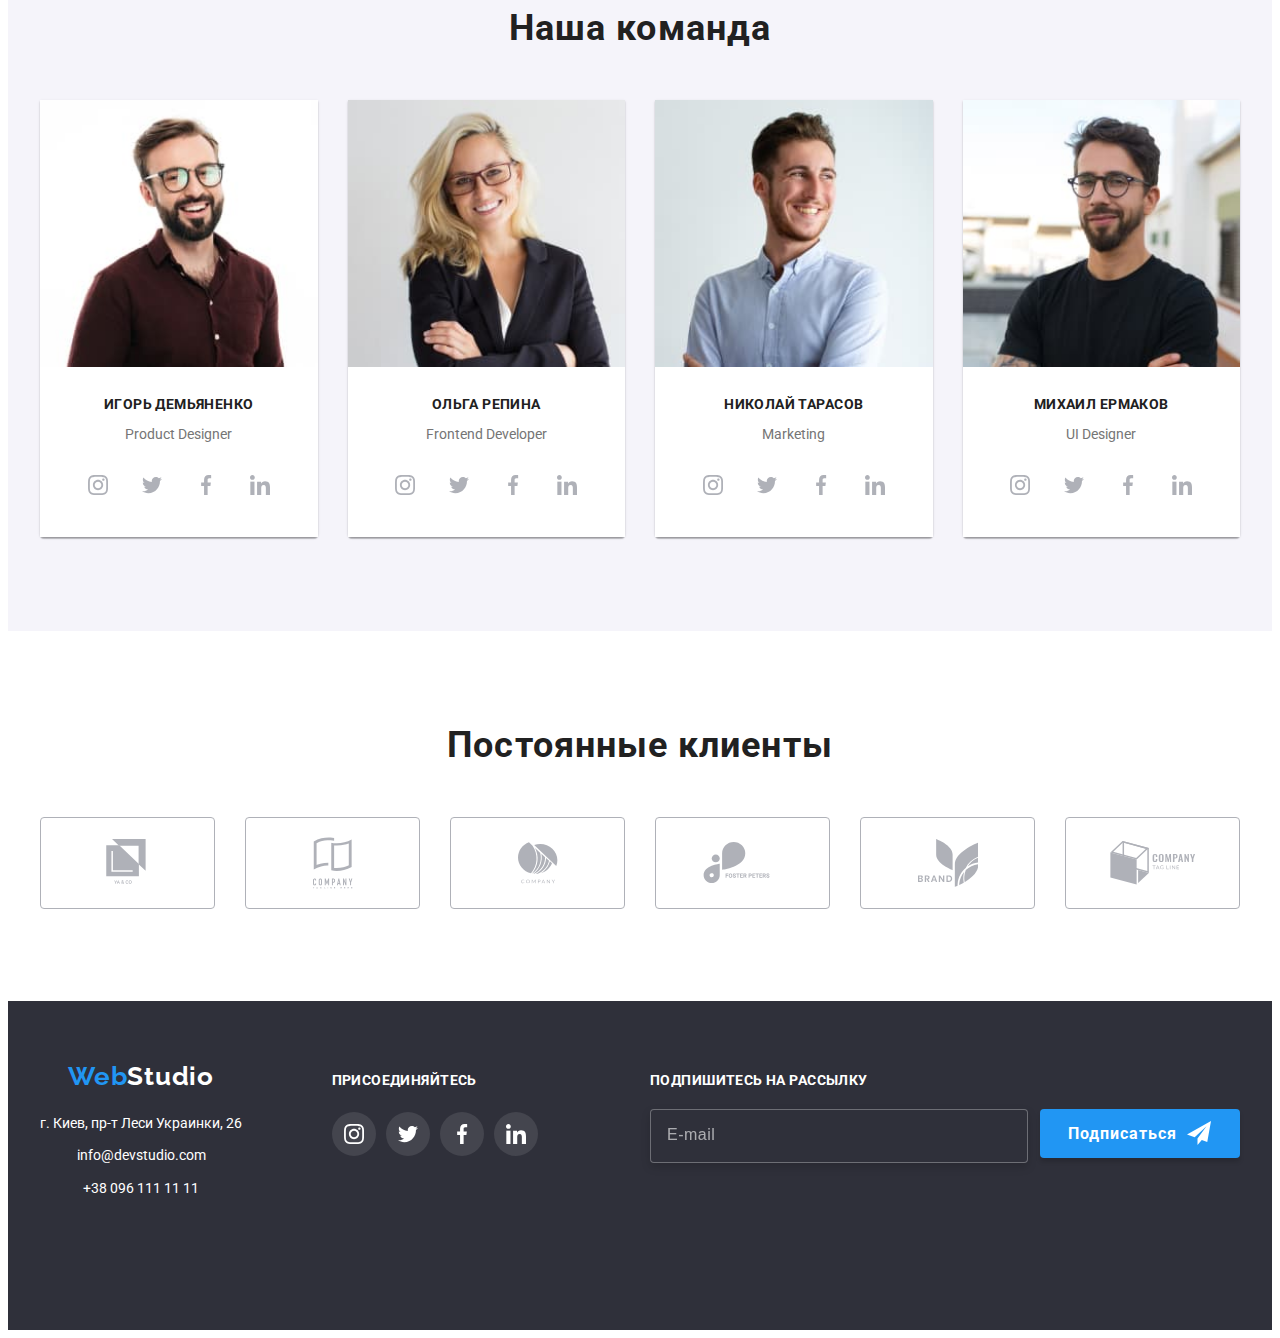
==== commit d7fc50ed: "размеячает модальную форму" ====
--- a/index.html
+++ b/index.html
@@ -252,8 +252,8 @@
 
                     <picture class="picture">
 
-                        <source srcset="./images/desktop/team-members/team-member-1.jpg 1x,
-                                        ./images/desktop/team-members/team-member-1@2x.jpg 2x"
+                        <source srcset="./images/desktop/studio/team-member-1.jpg 1x,
+                                        ./images/desktop/studio/team-member-1@2x.jpg 2x"
                                          media="(min-width: 1200px)">
 
                         <source srcset="./images/tablet/studio/team-member1.jpg 1x,
@@ -306,8 +306,8 @@
                 <li class="member-list__item">
 
                   <picture class="member-list__picture">
-                        <source srcset="./images/desktop/team-members/team-member-2.jpg 1x,
-                                        ./images/desktop/team-members/team-member-2@2x.jpg 2x"
+                        <source srcset="./images/desktop/studio/team-member-2.jpg 1x,
+                                        ./images/desktop/studio/team-member-2@2x.jpg 2x"
                                         media="(min-width: 1200px)">
                         
                         <source srcset="./images/tablet/studio/team-member2.jpg 1x,
@@ -361,8 +361,8 @@
 
                     <picture class="member-list__picture">
 
-                        <source srcset="./images/desktop/team-members/team-member-3.jpg 1x,
-                                        ./images/desktop/team-members/team-member-3@2x.jpg 2x"
+                        <source srcset="./images/desktop/studio/team-member-3.jpg 1x,
+                                        ./images/desktop/studio/team-member-3@2x.jpg 2x"
                                          media="(min-width: 1200px)">
                         
                         <source srcset="./images/tablet/studio/team-member3.jpg 1x,
@@ -415,8 +415,8 @@
                 <li class="member-list__item">
 
                     <picture class="member-list__picture">
-                        <source srcset="./images/desktop/team-members/team-member-4.jpg 1x,
-                                        ./images/desktop/team-members/team-member-4@2x.jpg 2x"
+                        <source srcset="./images/desktop/studio/team-member-4.jpg 1x,
+                                        ./images/desktop/studio/team-member-4@2x.jpg 2x"
                                         media="(min-width: 1200px)">
                         
                         <source srcset="./images/tablet/studio/team-member4.jpg 1x,
--- a/css/main.min.css
+++ b/css/main.min.css
@@ -1,2 +1,2 @@
-:root{--main-font: 'Roboto', sans-serif;--secondary-font: 'Raleway', sans-serif;--main-text-color: #757575;--secondary-text-color: #212121;--white-text-color: #ffffff;--accent-color: #2196f3;--main-bgr-color: #fff;--secondary-bgr-color: #2f303a;--logo-dark-theme: #000;--logo-light-theme: #fff;--btn-background: #f5f4fa;--section-pt: 47px;--section-pb: 47px;--timing-function: cubic-bezier(0.4, 0, 0.2, 1)}body{font-family:var(--main-font);color:var(--main-text-color);background-color:var(--main-bgr-color)}h1,h2,h3,h4,h5,h6,p{margin:0}ul,ol{margin:0;padding:0}img{display:block}.link{text-decoration:none;color:inherit;display:block}.list{list-style:none}.visually-hidden{position:absolute !important;clip:rect(1px 1px 1px 1px);clip:rect(1px, 1px, 1px, 1px);padding:0 !important;border:0 !important;height:1px !important;width:1px !important;overflow:hidden}.container{padding-right:15px;padding-left:15px;max-width:480px;margin:0 auto}.header .container{display:flex;align-items:center;justify-content:space-between}@media screen and (min-width: 768px){.container{max-width:768px}.header .container{justify-content:flex-end}.footer .container{display:flex}}@media screen and (min-width: 1200px){.container{display:block;max-width:1200px;margin:0 auto}.header .container{display:flex;align-items:center}.footer .container{display:flex;justify-content:space-between;align-items:baseline}}.logo{font-weight:700;font-size:24px;line-height:1.16;letter-spacing:0.03em;font-family:var(--secondary-font);color:var(--accent-color)}.logo_theme_dark{margin-right:0;color:var(--logo-dark-theme)}.logo_theme_light{color:var(--logo-light-theme)}@media screen and (min-width: 1200px){.logo{font-size:26px;line-height:1.19}}.burger-btn{background-color:transparent;border:none;padding:0;fill:var(--secondary-text-color);cursor:pointer;transition:fill 250ms var(--timing-function)}.burger-btn:hover,.burger-btn:focus{fill:var(--accent-color)}@media screen and (min-width: 768px){.burger-btn{display:none}}.header{padding-top:16px;padding-bottom:16px;border-color:var(--main-bgr-color);border:1px solid #eee;border-top:none}@media screen and (min-width: 768px){.header{padding:0}}.nav{display:none}@media screen and (min-width: 768px){.nav{display:flex;align-items:center}.menu{display:flex;align-items:center;margin-left:88px}.menu__link{padding-top:32px;padding-bottom:32px;font-weight:500;font-size:14px;line-height:1.14;letter-spacing:0.02em;color:var(--secondary-text-color);transition:color 250ms var(--timing-function)}.menu__link:hover,.menu__link:focus{color:var(--accent-color)}.menu__link_current{color:var(--accent-color)}.menu__link_current::after{content:'';display:inline-block;margin:0;position:absolute;bottom:-1px;left:0;width:100%;height:4px;border-radius:2px;background-color:var(--accent-color)}.menu__item{position:relative}.menu__item:not(:last-child){margin-right:50px}.menu__item:last-child{margin-right:84px}}.contact-list{display:none}@media screen and (min-width: 768px){.contact-list{display:flex;flex-direction:column;align-items:flex-start;justify-content:center;font-weight:500;font-size:14px;line-height:1.14;letter-spacing:0.02em}.contact-list__item:first-child{margin-bottom:10px}.contact-list__link{display:flex;transition:color 250ms var(--timing-function)}.contact-list__link:hover,.contact-list__link:focus{color:var(--accent-color)}.contact-list__icon-envelop,.contact-list__icon-smartphone{fill:#757575;margin-right:8px;transition:fill 250ms var(--timing-function)}.contact-list__link:hover .contact-list__icon-envelop,.contact-list__link:focus .contact-list__icon-envelop{fill:var(--accent-color)}.contact-list__link:hover .contact-list__icon-smartphone,.contact-list__link:focus .contact-list__icon-smartphone{fill:var(--accent-color)}}@media screen and (min-width: 1200px){.contact-list{margin-left:auto;display:flex;flex-direction:row;align-items:center;justify-content:center}.contact-list .contact-list__item:not(:last-child){margin-right:50px;margin-bottom:0}.contact-list__link{display:flex;align-items:center;padding-top:32px;padding-bottom:32px}}.mobile-menu{position:fixed;top:50%;left:0;width:100vw;max-width:480px;height:100vh;padding:48px 40px;display:flex;flex-direction:column;justify-content:space-between;background:#ffffff;box-shadow:0px 4px 8px rgba(0,0,0,0.04),0px 2px 4px rgba(0,0,0,0.08),0px 1px 3px rgba(0,0,0,0.16);transform:translateX(100%) translateY(50%);transition:transform 250ms var(--timing-function)}.mobile-menu__close-btn{position:absolute;top:10px;right:15px;background-color:transparent;border:none;padding:0;fill:var(--secondary-text-color)}.mobile-menu__item{font-size:40px;font-weight:500;line-height:1.18;letter-spacing:.02em;color:var(--secondary-text-color)}.mobile-menu__item:not(:last-child){margin-bottom:32px}.mobile-menu__link{transition:color 250ms var(--timing-function)}.mobile-menu__link:hover,.mobile-menu__link:focus{color:var(--accent-color)}.mobile-menu__link_current{color:var(--accent-color)}.mobile-menu__close-btn{cursor:pointer;transition:fill 250ms var(--timing-function)}.mobile-menu__close-btn:hover,.mobile-menu__close-btn:focus{fill:var(--accent-color)}.mobile-menu__link-tel{font-size:34px;font-weight:500;line-height:1.18;letter-spacing:.02em;color:var(--accent-color);margin-bottom:32px;width:100vw}.mobile-menu__link-email{font-size:24px;font-weight:500;line-height:1.17;letter-spacing:.02em;color:var(--main-text-color)}.mobile-menu__social-list{display:flex;justify-content:space-between;align-items:center;margin-top:64px}.mobile-menu__social-item:not(:first-child){border-left:1px solid rgba(33,33,33,0.2);padding-left:10px;margin-left:20px}.mobile-menu__social-link{color:var(--accent-color);transition:transform 250ms var(--timing-function)}@media screen and (max-width: 480px){.mobile-menu__wrapper{max-width:320px}}.is-open{transform:translateX(0) translateY(-50%)}@media screen and (min-width: 768px){.mobile-menu{display:none}}.hero{background-image:linear-gradient(to right, rgba(47,48,58,0.4), rgba(47,48,58,0.4)),url(../images/mobile/hero/hero-bg.jpg);background-size:cover;background-repeat:no-repeat;background-position:center;max-width:468px;margin:0 auto;text-align:center;padding:118px 60px}@media screen and (min-device-pixel-ratio: 2), screen and (min-resolution: 192dpi), screen and (min-resolution: 2dppx){.hero{background-image:linear-gradient(to bottom, rgba(47,48,58,0.4), rgba(47,48,58,0.4)),url(../images/mobile/hero/hero-bg@2x.jpg)}}.hero__title{max-width:360px;margin:0 auto;margin-bottom:30px;font-size:26px;font-weight:900;line-height:1.62;letter-spacing:.06em;text-transform:uppercase;color:var(--white-text-color)}@media screen and (min-width: 768px){.hero{max-width:768px;margin:0 auto;text-align:center;background-image:linear-gradient(to right, rgba(47,48,58,0.4), rgba(47,48,58,0.4)),url(../images/tablet/hero/hero-bg.jpg);background-size:cover;background-repeat:no-repeat;background-position:center}}@media screen and (min-width: 768px) and (min-device-pixel-ratio: 2), screen and (min-width: 768px) and (min-resolution: 192dpi), screen and (min-width: 768px) and (min-resolution: 2dppx){.hero{background-image:linear-gradient(to bottom, rgba(47,48,58,0.4), rgba(47,48,58,0.4)),url(../images/tablet/hero/hero-bg@2x.jpg)}}@media screen and (min-width: 1200px){.hero{max-width:1600px;margin:0 auto;text-align:center;padding-top:200px;padding-bottom:200px;background-image:linear-gradient(to right, rgba(47,48,58,0.4), rgba(47,48,58,0.4)),url(../images/desktop/hero/hero-bg.jpg);background-size:cover;background-repeat:no-repeat;background-position:center}}@media screen and (min-width: 1200px) and (min-device-pixel-ratio: 2), screen and (min-width: 1200px) and (min-resolution: 192dpi), screen and (min-width: 1200px) and (min-resolution: 2dppx){.hero{background-image:linear-gradient(to bottom, rgba(47,48,58,0.4), rgba(47,48,58,0.4)),url(../images/desktop/hero/hero-bg@2x.jpg)}}@media screen and (min-width: 1200px){.hero__title{max-width:696px}}.modal-btn{min-width:200px;padding-top:10px;padding-bottom:10px;padding-left:32px;padding-right:32px;margin:auto;border-radius:4px;border:none;font-family:inherit;font-weight:700;font-size:16px;line-height:1.87;align-items:center;letter-spacing:0.06em;cursor:pointer;color:var(--white-text-color);background-color:var(--accent-color);box-shadow:0px 4px 4px rgba(0,0,0,0.15)}.section{padding-top:60px;padding-bottom:60px;background-color:var(--main-bgr-color)}.title{font-weight:700;font-size:36px;line-height:1.16;text-align:center;letter-spacing:0.03em;color:var(--secondary-text-color)}.product .title,.clients .title,.team-members .title{margin-bottom:50px}.title-item{font-weight:700;font-size:14px;line-height:1.14;letter-spacing:0.03em;text-transform:uppercase;color:var(--secondary-text-color)}.advantages .title-item,.member-list__item .title-item{margin-bottom:10px}.advantages .title-item{text-align:center}@media screen and (min-width: 320px) and (max-width: 1199px){.team-members .title,.clients .title{font-size:28px;line-height:1.17}}.description{font-size:14px;line-height:1.7;color:var(--main-text-color)}.icon-wrapper{display:flex;align-items:center;justify-content:center;width:100%;height:120px;margin-bottom:30px;background:var(--btn-background);border-radius:4px}.advantages-list__item:not(:last-child){margin-bottom:30px}@media screen and (min-width: 768px){.advantages-list{display:flex;flex-wrap:wrap;margin-left:-30px;margin-top:-30px}.advantages-list__item{flex-basis:calc(100% / 2 - 30px);margin-left:30px;margin-top:30px}}@media screen and (min-width: 1200px){.icon-wrapper{width:270px}.advantages-list{display:flex;margin-left:-30px;margin-top:-30px}.advantages-list__item{flex-basis:calc(100% / 4 - 30px);margin-left:30px;margin-top:30px}}@media screen and (max-width: 1199px){.product{display:none}}@media screen and (min-width: 1200px){.product{display:block}.product-list{display:flex;margin-left:-30px}.product-list__item{position:relative;flex-basis:calc(100% / 3 - 30px);margin-left:30px}.overlay-wrapper{display:flex;justify-content:center;align-items:center;position:absolute;bottom:0;left:0;width:100%;height:70px;overflow:hidden;background:rgba(47,48,58,0.8)}.overlay-desc{position:absolute;font-weight:700;font-size:14px;line-height:1.14;letter-spacing:0.03em;text-transform:uppercase;color:var(--white-text-color)}}.team-members{background-color:var(--btn-background)}.member-list__img{width:100%;height:auto}.member-list__item{box-shadow:0px 1px 3px rgba(0,0,0,0.12),0px 1px 1px rgba(0,0,0,0.14),0px 2px 1px rgba(0,0,0,0.2);border-radius:0px 0px 4px 4px}.member-wrapper{text-align:center;padding-top:30px;padding-bottom:30px;background-color:#ffffff}@media screen and (max-width: 767px){.member-list__item:not(:last-child){margin-bottom:30px}}@media screen and (min-width: 320px){.team-list__item{max-width:450px;margin-left:auto;margin-right:auto}}@media screen and (min-width: 768px){.member-list{display:flex;justify-content:center;flex-wrap:wrap;margin-top:-30px;margin-left:-30px}.member-list__item{flex-basis:calc(100% / 2 - 30px);margin-left:30px;margin-top:30px}}@media screen and (min-width: 1200px){.team-members{padding-top:94px;padding-bottom:94px}.member-list{flex-wrap:nowrap}}.social-list{display:flex;justify-content:center;align-items:center;margin-left:auto;margin-right:auto;margin-top:16px}.social-list__item:not(:first-child){margin-left:10px}.social-list__link{display:flex;align-items:center;justify-content:center;width:44px;height:44px;border-radius:50%;background-color:#ffffff;transition:color 250ms var(--timing-function),background-color 250ms var(--timing-function)}.social-list__link:hover,.social-list__link:focus{color:var(--secondary-font);background-color:var(--accent-color)}.social-list__icon{fill:#afb1b8;transition:fill 250ms var(--timing-function)}.social-list__link:hover .social-list__icon,.social-list__link:focus .social-list__icon{fill:#fff}.client-list{display:flex;flex-wrap:wrap;justify-content:center;align-items:center;margin-left:-30px;margin-top:-30px}.client-list__item{height:90px;flex-basis:calc(100% / 2 - 30px);margin-left:30px;margin-top:30px}.client-list__link{display:flex;align-items:center;justify-content:center;height:90px;border:1px solid #afb1b8;border-radius:4px;transition:border 250ms var(--timing-function)}.client-list__link:hover,.client-list__link:focus{border:1px solid var(--accent-color)}.client-list__icon{fill:#afb1b8;transition:fill 250ms var(--timing-function)}.client-list__link:hover .client-list__icon,.client-list__link:focus .client-list__icon{fill:var(--accent-color)}@media screen and (win-width: 768px){.client-list{display:flex;flex-wrap:wrap;margin-left:-30px;margin-top:-30px}.client-list__item{flex-basis:calc(100% / 3 - 30px);margin-left:30px;margin-top:30px}}@media screen and (min-width: 1200px){.clients{padding-top:94px;padding-bottom:94px}.client-list{flex-wrap:nowrap}}.footer{padding-top:60px;padding-bottom:60px;background-color:var(--secondary-bgr-color);color:var(--white-text-color);font-size:14px;line-height:1.7}@media screen and (min-width: 320px){.address-wrapper{text-align:center;margin-bottom:60px}.join-wrapper{display:block;margin-bottom:60px}.sign-form__input{width:100%}}@media screen and (min-width: 320px) and (max-width: 767px){.footer .sign-form{display:block;text-align:center;margin:0 auto}}@media screen and (min-width: 768px) and (max-width: 1199px){.footer .container{display:flex;flex-wrap:wrap;justify-content:center;align-items:baseline}.footer .logo{text-align:center}.sign-form__input{width:450px}.address-wrapper{margin-right:165px;margin-bottom:60px}.footer-contacts{text-align:center}.join-wrapper{text-align:center;width:206px}.sign-form{text-align:center}.sign-form__wrapper{flex-direction:column;align-items:center}.sign-form__field:not(:last-child){margin-bottom:20px}.sign-form__input{width:450px}}.footer-contacts{font-style:normal;margin-top:20px;margin-bottom:9px}.footer-contacts>.link:nth-child(-n+2){margin-bottom:9px}.footer-contacts__mail{transition:color 250ms var(--timing-function)}.footer-contacts__mail:hover,.footer-contacts__mail:focus{color:var(--accent-color)}.footer-contacts__tel{transition:color 250ms var(--timing-function)}.footer-contacts__tel:hover,.footer-contacts__tel:focus{color:var(--accent-color)}.join-wrapper{width:206px;height:80;margin-left:70px}.join{line-height:1.14;letter-spacing:0.03em;text-transform:uppercase}.social-dark-list{display:flex;justify-content:space-between;align-items:center;margin-top:20px}.social-dark-list__icon{fill:#ffffff}.social-dark-list__link{display:flex;align-items:center;justify-content:center;width:44px;height:44px;border-radius:50%;background-color:rgba(255,255,255,0.1);transition:background-color 250ms var(--timing-function)}.social-dark-list__link:hover,.social-dark-list__link:focus{background-color:var(--accent-color)}.sign-form{flex-direction:column;display:flex;justify-content:space-between;margin-left:93px}.sign-form__tittle{font-size:14px;line-height:1.14;letter-spacing:0.03em;text-transform:uppercase}.sign-form__btn{display:flex;margin:0 auto;align-items:center;min-width:200px;max-height:50px;padding-top:10px;padding-bottom:10px;padding-left:28px;padding-right:28px;border-radius:4px;border:none;font-family:inherit;font-weight:700;font-size:16px;line-height:1.87;letter-spacing:0.06em;cursor:pointer;color:var(--white-text-color);background-color:var(--accent-color);box-shadow:0px 4px 4px rgba(0,0,0,0.15)}.sign-form__icon{margin-left:10px}.sign-form__wrapper{display:flex;margin-top:20px}.sign-form__input{width:358px;margin-right:12px;height:50px;padding-left:16px;border:1px solid rgba(255,255,255,0.3);border-radius:4px;filter:drop-shadow(0px 4px 4px rgba(0,0,0,0.15));background-color:var(--secondary-bgr-color);color:var(--white-text-color);transition:border-color 250ms var(--timing-function)}.sign-form__input:focus{border-color:var(--accent-color)}.sign-form__input::placeholder{font-size:16px;line-height:1.25;letter-spacing:0.03em;color:rgba(255,255,255,0.6)}.backdrop{position:fixed;top:0;left:0;width:100vw;height:100vh;background-color:rgba(0,0,0,0.2);transition:opacity 250ms var(--timing-function),visibility 250ms var(--timing-function),pointer-events 250ms var(--timing-function);opacity:1}.is-hidden{opacity:0;visibility:hidden;pointer-events:none}.modal{position:absolute;padding:40px;top:50%;left:50%;transform:translate(-50%, -50%) scale(1);width:95%;background-color:#ffffff;box-shadow:0px 1px 3px rgba(0,0,0,0.12),0px 1px 1px rgba(0,0,0,0.14),0px 2px 1px rgba(0,0,0,0.2);border-radius:4px}.modal__close-btn{position:absolute;padding:0;top:8px;right:8px;display:flex;align-items:center;justify-content:center;width:30px;height:30px;background-color:#ffffff;border:1px solid rgba(0,0,0,0.1);border-radius:50%;cursor:pointer}.is-hidden .modal{transform:translate(-50%, -50%) scale(0.9)}.modal-form{display:flex;flex-direction:column}.modal-form__title{margin-bottom:12px;font-size:20px;font-weight:700;line-height:1.5;letter-spacing:.03em;text-align:center;color:var(--secondary-text-color)}.modal-form__field{position:relative;margin-bottom:10px;font-size:12px;line-height:1.16;letter-spacing:0.01em;color:#757575}.modal-form__input-wrapper{display:block;margin-top:4px;position:relative}.modal-form__link{color:var(--accent-color)}.modal-form__btn{align-self:center;padding-top:10px;padding-bottom:10px;padding-left:56px;padding-right:56px;border-radius:4px;border:none;font-family:inherit;font-weight:700;font-size:16px;line-height:1.87;align-items:center;letter-spacing:0.06em;cursor:pointer;color:var(--white-text-color);background-color:#188ce8;box-shadow:0px 4px 4px rgba(0,0,0,0.15)}.modal-form__input{width:100%;height:40px;padding-left:42px;border:1px solid rgba(33,33,33,0.2);border-radius:4px;transition:border-color 250ms var(--timing-function)}.modal-form__input:focus{outline:none;border-color:var(--accent-color)}.modal-form__icon{position:absolute;top:50%;left:12px;transform:translateY(-50%);transition:fill 250ms var(--timing-function)}.modal-form__input:focus+.modal-form__icon{fill:var(--accent-color)}.modal-form__comment{width:100%;height:120px;margin-top:4px;margin-bottom:20px;padding:12px 16px;border:1px solid rgba(33,33,33,0.2);border-radius:4px;resize:none;transition:border-color 250ms var(--timing-function)}.modal-form__comment::placeholder{font-size:12px;line-height:1.16;letter-spacing:0.01em;color:rgba(117,117,117,0.5)}.modal-form__comment:focus{outline:none;border-color:var(--accent-color)}.modal-form__check-desc{display:flex;justify-content:center;align-items:center;margin-bottom:30px;font-size:14px;line-height:1.7;letter-spacing:0.03em;color:#757575}.modal-form__check-desc::before{content:'';margin-right:8px;display:block;width:16px;height:16px;border:2px solid #212121;background:#ffffff;border-radius:4px;cursor:pointer}.modal-form__term:checked+.modal-form__check-desc::before::before{background-image:url("../images/Vector.svg");background-position:center;background-color:var(--accent-color);background-repeat:no-repeat}.modal-form__term:focus+.modal-form__check-desc::before::before{border-color:var(--accent-color)}@media screen and (max-width: 767px){.sign-form__wrapper{display:flex;align-content:center;flex-direction:column}.sign-form__tittle{margin-bottom:20px}.sign-form__input{margin:0 auto}.sign-form__btn{margin-top:20px}}
+:root{--main-font: 'Roboto', sans-serif;--secondary-font: 'Raleway', sans-serif;--main-text-color: #757575;--secondary-text-color: #212121;--white-text-color: #ffffff;--accent-color: #2196f3;--main-bgr-color: #fff;--secondary-bgr-color: #2f303a;--logo-dark-theme: #000;--logo-light-theme: #fff;--btn-background: #f5f4fa;--section-pt: 47px;--section-pb: 47px;--timing-function: cubic-bezier(0.4, 0, 0.2, 1)}body{font-family:var(--main-font);color:var(--main-text-color);background-color:var(--main-bgr-color)}h1,h2,h3,h4,h5,h6,p{margin:0}ul,ol{margin:0;padding:0}img{display:block}.link{text-decoration:none;color:inherit;display:block}.list{list-style:none}.visually-hidden{position:absolute !important;clip:rect(1px 1px 1px 1px);clip:rect(1px, 1px, 1px, 1px);padding:0 !important;border:0 !important;height:1px !important;width:1px !important;overflow:hidden}.container{padding-right:15px;padding-left:15px;max-width:480px;margin:0 auto}.header .container{display:flex;align-items:center;justify-content:space-between}@media screen and (min-width: 768px){.container{max-width:768px}.header .container{justify-content:flex-end}.footer .container{display:flex}}@media screen and (min-width: 1200px){.container{display:block;max-width:1200px;margin:0 auto}.header .container{display:flex;align-items:center}.footer .container{display:flex;justify-content:space-between;align-items:baseline}}.logo{font-weight:700;font-size:24px;line-height:1.16;letter-spacing:0.03em;font-family:var(--secondary-font);color:var(--accent-color)}.logo_theme_dark{margin-right:0;color:var(--logo-dark-theme)}.logo_theme_light{color:var(--logo-light-theme)}@media screen and (min-width: 1200px){.logo{font-size:26px;line-height:1.19}}.burger-btn{background-color:transparent;border:none;padding:0;fill:var(--secondary-text-color);cursor:pointer;transition:fill 250ms var(--timing-function)}.burger-btn:hover,.burger-btn:focus{fill:var(--accent-color)}@media screen and (min-width: 768px){.burger-btn{display:none}}.header{padding-top:16px;padding-bottom:16px;border-color:var(--main-bgr-color);border:1px solid #eee;border-top:none}@media screen and (min-width: 768px){.header{padding:0}}.nav{display:none}@media screen and (min-width: 768px){.nav{display:flex;align-items:center}.menu{display:flex;align-items:center;margin-left:88px}.menu__link{padding-top:32px;padding-bottom:32px;font-weight:500;font-size:14px;line-height:1.14;letter-spacing:0.02em;color:var(--secondary-text-color);transition:color 250ms var(--timing-function)}.menu__link:hover,.menu__link:focus{color:var(--accent-color)}.menu__link_current{color:var(--accent-color)}.menu__link_current::after{content:'';display:inline-block;margin:0;position:absolute;bottom:-1px;left:0;width:100%;height:4px;border-radius:2px;background-color:var(--accent-color)}.menu__item{position:relative}.menu__item:not(:last-child){margin-right:50px}.menu__item:last-child{margin-right:84px}}.contact-list{display:none}@media screen and (min-width: 768px){.contact-list{display:flex;flex-direction:column;align-items:flex-start;justify-content:center;font-weight:500;font-size:14px;line-height:1.14;letter-spacing:0.02em}.contact-list__item:first-child{margin-bottom:10px}.contact-list__link{display:flex;transition:color 250ms var(--timing-function)}.contact-list__link:hover,.contact-list__link:focus{color:var(--accent-color)}.contact-list__icon-envelop,.contact-list__icon-smartphone{fill:#757575;margin-right:8px;transition:fill 250ms var(--timing-function)}.contact-list__link:hover .contact-list__icon-envelop,.contact-list__link:focus .contact-list__icon-envelop{fill:var(--accent-color)}.contact-list__link:hover .contact-list__icon-smartphone,.contact-list__link:focus .contact-list__icon-smartphone{fill:var(--accent-color)}}@media screen and (min-width: 1200px){.contact-list{margin-left:auto;display:flex;flex-direction:row;align-items:center;justify-content:center}.contact-list .contact-list__item:not(:last-child){margin-right:50px;margin-bottom:0}.contact-list__link{display:flex;align-items:center;padding-top:32px;padding-bottom:32px}}.mobile-menu{position:fixed;top:50%;left:0;width:100vw;height:100vh;padding:48px 40px;display:flex;flex-direction:column;justify-content:space-between;background:#ffffff;box-shadow:0px 4px 8px rgba(0,0,0,0.04),0px 2px 4px rgba(0,0,0,0.08),0px 1px 3px rgba(0,0,0,0.16);transform:translateX(100%) translateY(50%);transition:transform 250ms var(--timing-function);z-index:100}.mobile-menu__close-btn{position:absolute;top:10px;right:15px;background-color:transparent;border:none;padding:0;fill:var(--secondary-text-color)}.mobile-menu__item{font-size:40px;font-weight:500;line-height:1.18;letter-spacing:.02em;color:var(--secondary-text-color)}.mobile-menu__item:not(:last-child){margin-bottom:32px}.mobile-menu__link{transition:color 250ms var(--timing-function)}.mobile-menu__link:hover,.mobile-menu__link:focus{color:var(--accent-color)}.mobile-menu__link_current{color:var(--accent-color)}.mobile-menu__close-btn{cursor:pointer;transition:fill 250ms var(--timing-function)}.mobile-menu__close-btn:hover,.mobile-menu__close-btn:focus{fill:var(--accent-color)}.mobile-menu__link-tel{font-size:34px;font-weight:500;line-height:1.18;letter-spacing:.02em;color:var(--accent-color);margin-bottom:32px;width:100vw}.mobile-menu__link-email{font-size:24px;font-weight:500;line-height:1.17;letter-spacing:.02em;color:var(--main-text-color)}.mobile-menu__social-list{display:flex;justify-content:space-between;align-items:center;margin-top:64px}.mobile-menu__social-item:not(:first-child){border-left:1px solid rgba(33,33,33,0.2);padding-left:10px;margin-left:20px}.mobile-menu__social-link{color:var(--accent-color);transition:transform 250ms var(--timing-function)}@media screen and (max-width: 480px){.mobile-menu__wrapper{max-width:320px}}.is-open{transform:translateX(0) translateY(-50%)}@media screen and (min-width: 768px){.mobile-menu{display:none}}.hero{background-image:linear-gradient(to right, rgba(47,48,58,0.4), rgba(47,48,58,0.4)),url(../images/mobile/hero/hero-bg.jpg);background-size:cover;background-repeat:no-repeat;background-position:center;max-width:468px;margin:0 auto;text-align:center;padding:118px 60px}@media screen and (min-device-pixel-ratio: 2), screen and (min-resolution: 192dpi), screen and (min-resolution: 2dppx){.hero{background-image:linear-gradient(to bottom, rgba(47,48,58,0.4), rgba(47,48,58,0.4)),url(../images/mobile/hero/hero-bg@2x.jpg)}}.hero__title{max-width:360px;margin:0 auto;margin-bottom:30px;font-size:26px;font-weight:900;line-height:1.62;letter-spacing:.06em;text-transform:uppercase;color:var(--white-text-color)}@media screen and (min-width: 768px){.hero{max-width:768px;margin:0 auto;text-align:center;background-image:linear-gradient(to right, rgba(47,48,58,0.4), rgba(47,48,58,0.4)),url(../images/tablet/hero/hero-bg.jpg);background-size:cover;background-repeat:no-repeat;background-position:center}}@media screen and (min-width: 768px) and (min-device-pixel-ratio: 2), screen and (min-width: 768px) and (min-resolution: 192dpi), screen and (min-width: 768px) and (min-resolution: 2dppx){.hero{background-image:linear-gradient(to bottom, rgba(47,48,58,0.4), rgba(47,48,58,0.4)),url(../images/tablet/hero/hero-bg@2x.jpg)}}@media screen and (min-width: 1200px){.hero{max-width:1600px;margin:0 auto;text-align:center;padding-top:200px;padding-bottom:200px;background-image:linear-gradient(to right, rgba(47,48,58,0.4), rgba(47,48,58,0.4)),url(../images/desktop/hero/hero-bg.jpg);background-size:cover;background-repeat:no-repeat;background-position:center}}@media screen and (min-width: 1200px) and (min-device-pixel-ratio: 2), screen and (min-width: 1200px) and (min-resolution: 192dpi), screen and (min-width: 1200px) and (min-resolution: 2dppx){.hero{background-image:linear-gradient(to bottom, rgba(47,48,58,0.4), rgba(47,48,58,0.4)),url(../images/desktop/hero/hero-bg@2x.jpg)}}@media screen and (min-width: 1200px){.hero__title{max-width:696px}}.modal-btn{min-width:200px;padding-top:10px;padding-bottom:10px;padding-left:32px;padding-right:32px;margin:auto;border-radius:4px;border:none;font-family:inherit;font-weight:700;font-size:16px;line-height:1.87;align-items:center;letter-spacing:0.06em;cursor:pointer;color:var(--white-text-color);background-color:var(--accent-color);box-shadow:0px 4px 4px rgba(0,0,0,0.15)}.section{padding-top:60px;padding-bottom:60px;background-color:var(--main-bgr-color)}.title{font-weight:700;font-size:36px;line-height:1.16;text-align:center;letter-spacing:0.03em;color:var(--secondary-text-color)}.product .title,.clients .title,.team-members .title{margin-bottom:50px}.title-item{font-weight:700;font-size:14px;line-height:1.14;letter-spacing:0.03em;text-transform:uppercase;color:var(--secondary-text-color)}.advantages .title-item,.member-list__item .title-item{margin-bottom:10px}.advantages .title-item{text-align:center}@media screen and (min-width: 320px) and (max-width: 1199px){.team-members .title,.clients .title{font-size:28px;line-height:1.17}}.description{font-size:14px;line-height:1.7;color:var(--main-text-color)}.icon-wrapper{display:flex;align-items:center;justify-content:center;width:100%;height:120px;margin-bottom:30px;background:var(--btn-background);border-radius:4px}.advantages-list__item:not(:last-child){margin-bottom:30px}@media screen and (min-width: 768px){.advantages-list{display:flex;flex-wrap:wrap;margin-left:-30px;margin-top:-30px}.advantages-list__item{flex-basis:calc(100% / 2 - 30px);margin-left:30px;margin-top:30px}}@media screen and (min-width: 1200px){.icon-wrapper{width:270px}.advantages-list{display:flex;margin-left:-30px;margin-top:-30px}.advantages-list__item{flex-basis:calc(100% / 4 - 30px);margin-left:30px;margin-top:30px}}@media screen and (max-width: 1199px){.product{display:none}}@media screen and (min-width: 1200px){.product{display:block}.product-list{display:flex;margin-left:-30px}.product-list__item{position:relative;flex-basis:calc(100% / 3 - 30px);margin-left:30px}.overlay-wrapper{display:flex;justify-content:center;align-items:center;position:absolute;bottom:0;left:0;width:100%;height:70px;overflow:hidden;background:rgba(47,48,58,0.8)}.overlay-desc{position:absolute;font-weight:700;font-size:14px;line-height:1.14;letter-spacing:0.03em;text-transform:uppercase;color:var(--white-text-color)}}.team-members{background-color:var(--btn-background)}.member-list__img{width:100%;height:auto}.member-list__item{box-shadow:0px 1px 3px rgba(0,0,0,0.12),0px 1px 1px rgba(0,0,0,0.14),0px 2px 1px rgba(0,0,0,0.2);border-radius:0px 0px 4px 4px}.member-wrapper{text-align:center;padding-top:30px;padding-bottom:30px;background-color:#ffffff}@media screen and (max-width: 767px){.member-list__item:not(:last-child){margin-bottom:30px}}@media screen and (min-width: 320px){.team-list__item{max-width:450px;margin-left:auto;margin-right:auto}}@media screen and (min-width: 768px){.member-list{display:flex;justify-content:center;flex-wrap:wrap;margin-top:-30px;margin-left:-30px}.member-list__item{flex-basis:calc(100% / 2 - 30px);margin-left:30px;margin-top:30px}}@media screen and (min-width: 1200px){.team-members{padding-top:94px;padding-bottom:94px}.member-list{flex-wrap:nowrap}}.social-list{display:flex;justify-content:center;align-items:center;margin-left:auto;margin-right:auto;margin-top:16px}.social-list__item:not(:first-child){margin-left:10px}.social-list__link{display:flex;align-items:center;justify-content:center;width:44px;height:44px;border-radius:50%;background-color:#ffffff;transition:color 250ms var(--timing-function),background-color 250ms var(--timing-function)}.social-list__link:hover,.social-list__link:focus{color:var(--secondary-font);background-color:var(--accent-color)}.social-list__icon{fill:#afb1b8;transition:fill 250ms var(--timing-function)}.social-list__link:hover .social-list__icon,.social-list__link:focus .social-list__icon{fill:#fff}.client-list{display:flex;flex-wrap:wrap;justify-content:center;align-items:center;margin-left:-30px;margin-top:-30px}.client-list__item{height:90px;flex-basis:calc(100% / 2 - 30px);margin-left:30px;margin-top:30px}.client-list__link{display:flex;align-items:center;justify-content:center;height:90px;border:1px solid #afb1b8;border-radius:4px;transition:border 250ms var(--timing-function)}.client-list__link:hover,.client-list__link:focus{border:1px solid var(--accent-color)}.client-list__icon{fill:#afb1b8;transition:fill 250ms var(--timing-function)}.client-list__link:hover .client-list__icon,.client-list__link:focus .client-list__icon{fill:var(--accent-color)}@media screen and (win-width: 768px){.client-list{display:flex;flex-wrap:wrap;margin-left:-30px;margin-top:-30px}.client-list__item{flex-basis:calc(100% / 3 - 30px);margin-left:30px;margin-top:30px}}@media screen and (min-width: 1200px){.clients{padding-top:94px;padding-bottom:94px}.client-list{flex-wrap:nowrap}}.footer{padding-top:60px;padding-bottom:60px;background-color:var(--secondary-bgr-color);color:var(--white-text-color);font-size:14px;line-height:1.7}@media screen and (min-width: 320px){.address-wrapper{text-align:center;margin-bottom:60px}.join-wrapper{display:block;margin-bottom:60px}.sign-form__input{width:100%}}@media screen and (min-width: 320px) and (max-width: 767px){.footer .sign-form{display:block;text-align:center;margin:0 auto}}@media screen and (min-width: 768px) and (max-width: 1199px){.footer .container{max-width:768px;display:flex;flex-wrap:wrap;justify-content:center;align-items:baseline}.footer .logo{text-align:center}.sign-form__input{width:450px}.address-wrapper{margin-right:165px;margin-bottom:60px}.footer-contacts{text-align:center}.join-wrapper{text-align:center;width:206px}.sign-form{text-align:center}.sign-form__wrapper{flex-direction:column;align-items:center}.sign-form__field:not(:last-child){margin-bottom:20px}.sign-form__input{width:450px}}@media screen and (min-width: 1200px){.footer .container{max-width:1200px}}.footer-contacts{font-style:normal;margin-top:20px;margin-bottom:9px}.footer-contacts>.link:nth-child(-n+2){margin-bottom:9px}.footer-contacts__mail{transition:color 250ms var(--timing-function)}.footer-contacts__mail:hover,.footer-contacts__mail:focus{color:var(--accent-color)}.footer-contacts__tel{transition:color 250ms var(--timing-function)}.footer-contacts__tel:hover,.footer-contacts__tel:focus{color:var(--accent-color)}.join-wrapper{width:206px;height:80;margin-left:70px}.join{line-height:1.14;letter-spacing:0.03em;text-transform:uppercase}.social-dark-list{display:flex;justify-content:space-between;align-items:center;margin-top:20px}.social-dark-list__icon{fill:#ffffff}.social-dark-list__link{display:flex;align-items:center;justify-content:center;width:44px;height:44px;border-radius:50%;background-color:rgba(255,255,255,0.1);transition:background-color 250ms var(--timing-function)}.social-dark-list__link:hover,.social-dark-list__link:focus{background-color:var(--accent-color)}.sign-form{flex-direction:column;display:flex;justify-content:space-between;margin-left:93px}.sign-form__tittle{font-size:14px;line-height:1.14;letter-spacing:0.03em;text-transform:uppercase}.sign-form__btn{display:flex;margin:0 auto;align-items:center;min-width:200px;max-height:50px;padding-top:10px;padding-bottom:10px;padding-left:28px;padding-right:28px;border-radius:4px;border:none;font-family:inherit;font-weight:700;font-size:16px;line-height:1.87;letter-spacing:0.06em;cursor:pointer;color:var(--white-text-color);background-color:var(--accent-color);box-shadow:0px 4px 4px rgba(0,0,0,0.15)}.sign-form__icon{margin-left:10px}.sign-form__wrapper{display:flex;margin-top:20px}.sign-form__input{width:358px;margin-right:12px;height:50px;padding-left:16px;border:1px solid rgba(255,255,255,0.3);border-radius:4px;filter:drop-shadow(0px 4px 4px rgba(0,0,0,0.15));background-color:var(--secondary-bgr-color);color:var(--white-text-color);transition:border-color 250ms var(--timing-function)}.sign-form__input:focus{border-color:var(--accent-color)}.sign-form__input::placeholder{font-size:16px;line-height:1.25;letter-spacing:0.03em;color:rgba(255,255,255,0.6)}.backdrop{position:fixed;top:0;left:0;width:100vw;height:100vh;background-color:rgba(0,0,0,0.2);transition:opacity 250ms var(--timing-function),visibility 250ms var(--timing-function),pointer-events 250ms var(--timing-function);opacity:1}.is-hidden{opacity:0;visibility:hidden;pointer-events:none}.modal{position:absolute;padding:40px;top:50%;left:50%;transform:translate(-50%, -50%) scale(1);width:95%;background-color:#ffffff;box-shadow:0px 1px 3px rgba(0,0,0,0.12),0px 1px 1px rgba(0,0,0,0.14),0px 2px 1px rgba(0,0,0,0.2);border-radius:4px}.modal__close-btn{position:absolute;padding:0;top:8px;right:8px;display:flex;align-items:center;justify-content:center;width:30px;height:30px;background-color:#ffffff;border:1px solid rgba(0,0,0,0.1);border-radius:50%;cursor:pointer}.is-hidden .modal{transform:translate(-50%, -50%) scale(0.9)}@media screen and (min-width: 320px){.modal{height:auto;max-width:450px}}@media screen and (min-width: 1200){.modal{max-width:568px}.modal__title{font-size:20px;font-weight:700;line-height:1.15;letter-spacing:.03em}}.modal-form{display:flex;flex-direction:column}.modal-form__title{margin-bottom:12px;font-size:20px;font-weight:700;line-height:1.5;letter-spacing:.03em;text-align:center;color:var(--secondary-text-color)}.modal-form__field{position:relative;margin-bottom:10px;font-size:12px;line-height:1.16;letter-spacing:0.01em;color:#757575}.modal-form__input-wrapper{display:block;margin-top:4px;position:relative}.modal-form__link{color:var(--accent-color)}.modal-form__btn{align-self:center;padding-top:10px;padding-bottom:10px;padding-left:56px;padding-right:56px;border-radius:4px;border:none;font-family:inherit;font-weight:700;font-size:16px;line-height:1.87;align-items:center;letter-spacing:0.06em;cursor:pointer;color:var(--white-text-color);background-color:#188ce8;box-shadow:0px 4px 4px rgba(0,0,0,0.15)}.modal-form__input{width:100%;height:40px;padding-left:42px;border:1px solid rgba(33,33,33,0.2);border-radius:4px;transition:border-color 250ms var(--timing-function)}.modal-form__input:focus{outline:none;border-color:var(--accent-color)}.modal-form__icon{position:absolute;top:50%;left:12px;transform:translateY(-50%);transition:fill 250ms var(--timing-function)}.modal-form__input:focus+.modal-form__icon{fill:var(--accent-color)}.modal-form__comment{width:100%;height:120px;margin-top:4px;margin-bottom:20px;padding:12px 16px;border:1px solid rgba(33,33,33,0.2);border-radius:4px;resize:none;transition:border-color 250ms var(--timing-function)}.modal-form__comment::placeholder{font-size:12px;line-height:1.16;letter-spacing:0.01em;color:rgba(117,117,117,0.5)}.modal-form__comment:focus{outline:none;border-color:var(--accent-color)}.modal-form__check-desc{display:flex;justify-content:center;align-items:center;margin-bottom:30px;font-size:14px;line-height:1.7;letter-spacing:0.03em;color:#757575}.modal-form__check-desc::before{content:'';margin-right:8px;display:block;width:16px;height:16px;border:2px solid #212121;background:#ffffff;border-radius:4px;cursor:pointer}.modal-form__term:checked+.modal-form__check-desc::before::before{background-image:url("../images/Vector.svg");background-position:center;background-color:var(--accent-color);background-repeat:no-repeat}.modal-form__term:focus+.modal-form__check-desc::before::before{border-color:var(--accent-color)}@media screen and (max-width: 767px){.sign-form__wrapper{display:flex;align-content:center;flex-direction:column}.sign-form__tittle{margin-bottom:20px}.sign-form__input{margin:0 auto}.sign-form__btn{margin-top:20px}}
 /*# sourceMappingURL=main.min.css.map */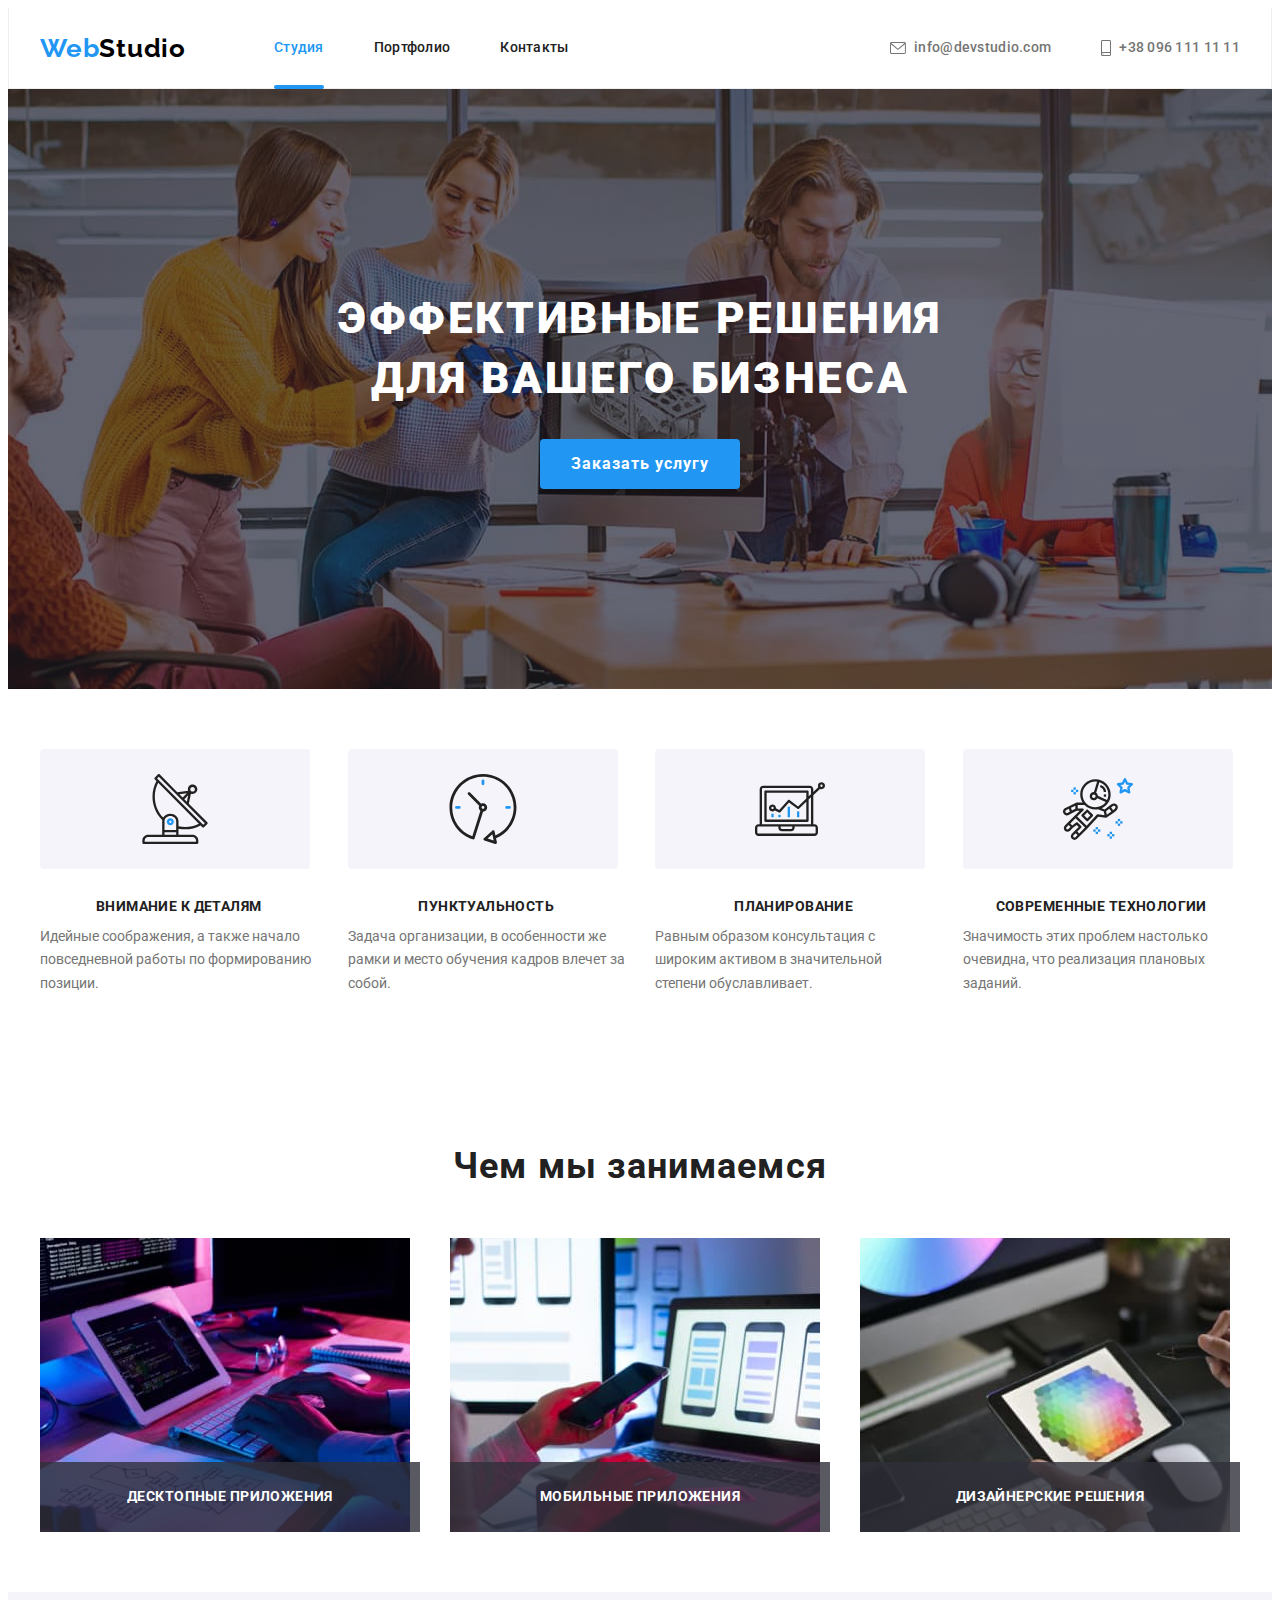
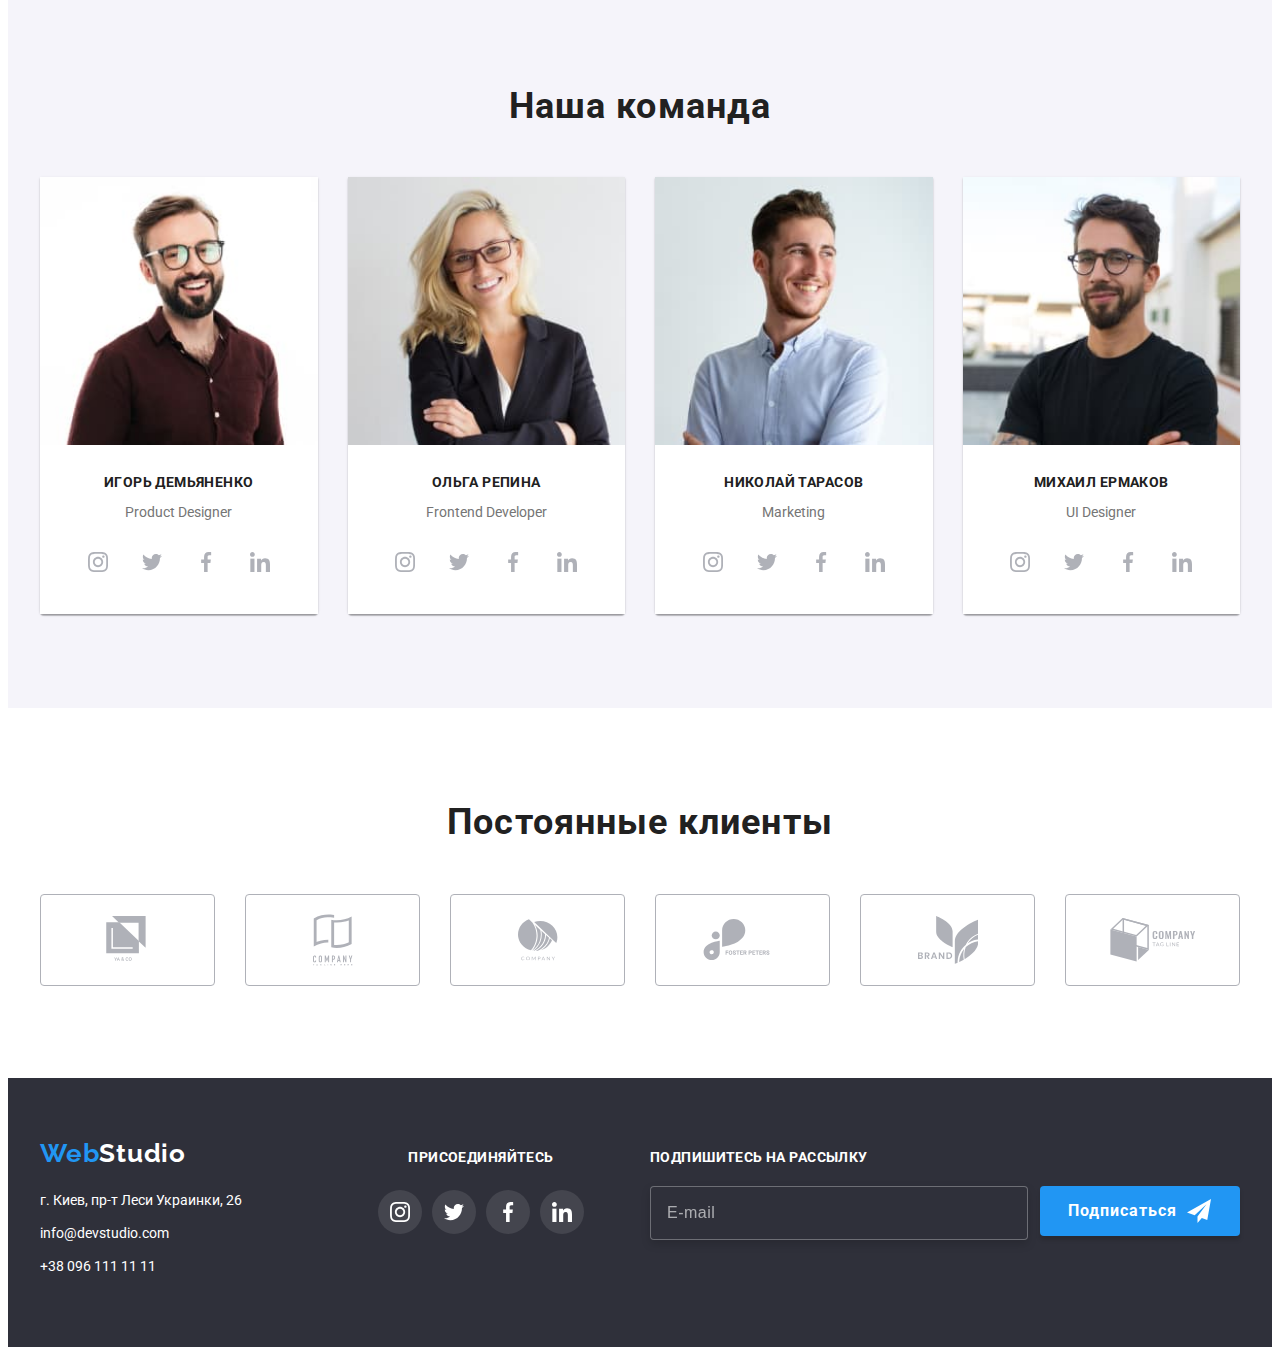
==== commit ebc0da86: "обновляет студио и портфолио" ====
--- a/index.html
+++ b/index.html
@@ -131,13 +131,13 @@
         <!-- section hero -->
 
         <section class="hero">
-            <div class="container">
+            <!-- <div class="container"> -->
 
                 
                 <h1 class="hero__title">Эффективные решения для вашего бизнеса</h1>
                 <button class="modal-btn" type="button" data-modal-open>Заказать услугу</button>
             
-            </div>
+            <!-- </div> -->
         </section>
 
         <!-- Advanteges list -->
--- a/css/main.min.css
+++ b/css/main.min.css
@@ -1,2 +1,2 @@
-:root{--main-font: 'Roboto', sans-serif;--secondary-font: 'Raleway', sans-serif;--main-text-color: #757575;--secondary-text-color: #212121;--white-text-color: #ffffff;--accent-color: #2196f3;--main-bgr-color: #fff;--secondary-bgr-color: #2f303a;--logo-dark-theme: #000;--logo-light-theme: #fff;--btn-background: #f5f4fa;--section-pt: 47px;--section-pb: 47px;--timing-function: cubic-bezier(0.4, 0, 0.2, 1)}body{font-family:var(--main-font);color:var(--main-text-color);background-color:var(--main-bgr-color)}h1,h2,h3,h4,h5,h6,p{margin:0}ul,ol{margin:0;padding:0}img{display:block}.link{text-decoration:none;color:inherit;display:block}.list{list-style:none}.visually-hidden{position:absolute !important;clip:rect(1px 1px 1px 1px);clip:rect(1px, 1px, 1px, 1px);padding:0 !important;border:0 !important;height:1px !important;width:1px !important;overflow:hidden}.container{padding-right:15px;padding-left:15px;max-width:480px;margin:0 auto}.header .container{display:flex;align-items:center;justify-content:space-between}@media screen and (min-width: 768px){.container{max-width:768px}.header .container{justify-content:flex-end}.footer .container{display:flex}}@media screen and (min-width: 1200px){.container{display:block;max-width:1200px;margin:0 auto}.header .container{display:flex;align-items:center}.footer .container{display:flex;justify-content:space-between;align-items:baseline}}.logo{font-weight:700;font-size:24px;line-height:1.16;letter-spacing:0.03em;font-family:var(--secondary-font);color:var(--accent-color)}.logo_theme_dark{margin-right:0;color:var(--logo-dark-theme)}.logo_theme_light{color:var(--logo-light-theme)}@media screen and (min-width: 1200px){.logo{font-size:26px;line-height:1.19}}.burger-btn{background-color:transparent;border:none;padding:0;fill:var(--secondary-text-color);cursor:pointer;transition:fill 250ms var(--timing-function)}.burger-btn:hover,.burger-btn:focus{fill:var(--accent-color)}@media screen and (min-width: 768px){.burger-btn{display:none}}.header{padding-top:16px;padding-bottom:16px;border-color:var(--main-bgr-color);border:1px solid #eee;border-top:none}@media screen and (min-width: 768px){.header{padding:0}}.nav{display:none}@media screen and (min-width: 768px){.nav{display:flex;align-items:center}.menu{display:flex;align-items:center;margin-left:88px}.menu__link{padding-top:32px;padding-bottom:32px;font-weight:500;font-size:14px;line-height:1.14;letter-spacing:0.02em;color:var(--secondary-text-color);transition:color 250ms var(--timing-function)}.menu__link:hover,.menu__link:focus{color:var(--accent-color)}.menu__link_current{color:var(--accent-color)}.menu__link_current::after{content:'';display:inline-block;margin:0;position:absolute;bottom:-1px;left:0;width:100%;height:4px;border-radius:2px;background-color:var(--accent-color)}.menu__item{position:relative}.menu__item:not(:last-child){margin-right:50px}.menu__item:last-child{margin-right:84px}}.contact-list{display:none}@media screen and (min-width: 768px){.contact-list{display:flex;flex-direction:column;align-items:flex-start;justify-content:center;font-weight:500;font-size:14px;line-height:1.14;letter-spacing:0.02em}.contact-list__item:first-child{margin-bottom:10px}.contact-list__link{display:flex;transition:color 250ms var(--timing-function)}.contact-list__link:hover,.contact-list__link:focus{color:var(--accent-color)}.contact-list__icon-envelop,.contact-list__icon-smartphone{fill:#757575;margin-right:8px;transition:fill 250ms var(--timing-function)}.contact-list__link:hover .contact-list__icon-envelop,.contact-list__link:focus .contact-list__icon-envelop{fill:var(--accent-color)}.contact-list__link:hover .contact-list__icon-smartphone,.contact-list__link:focus .contact-list__icon-smartphone{fill:var(--accent-color)}}@media screen and (min-width: 1200px){.contact-list{margin-left:auto;display:flex;flex-direction:row;align-items:center;justify-content:center}.contact-list .contact-list__item:not(:last-child){margin-right:50px;margin-bottom:0}.contact-list__link{display:flex;align-items:center;padding-top:32px;padding-bottom:32px}}.mobile-menu{position:fixed;top:50%;left:0;width:100vw;height:100vh;padding:48px 40px;display:flex;flex-direction:column;justify-content:space-between;background:#ffffff;box-shadow:0px 4px 8px rgba(0,0,0,0.04),0px 2px 4px rgba(0,0,0,0.08),0px 1px 3px rgba(0,0,0,0.16);transform:translateX(100%) translateY(50%);transition:transform 250ms var(--timing-function);z-index:100}.mobile-menu__close-btn{position:absolute;top:10px;right:15px;background-color:transparent;border:none;padding:0;fill:var(--secondary-text-color)}.mobile-menu__item{font-size:40px;font-weight:500;line-height:1.18;letter-spacing:.02em;color:var(--secondary-text-color)}.mobile-menu__item:not(:last-child){margin-bottom:32px}.mobile-menu__link{transition:color 250ms var(--timing-function)}.mobile-menu__link:hover,.mobile-menu__link:focus{color:var(--accent-color)}.mobile-menu__link_current{color:var(--accent-color)}.mobile-menu__close-btn{cursor:pointer;transition:fill 250ms var(--timing-function)}.mobile-menu__close-btn:hover,.mobile-menu__close-btn:focus{fill:var(--accent-color)}.mobile-menu__link-tel{font-size:34px;font-weight:500;line-height:1.18;letter-spacing:.02em;color:var(--accent-color);margin-bottom:32px;width:100vw}.mobile-menu__link-email{font-size:24px;font-weight:500;line-height:1.17;letter-spacing:.02em;color:var(--main-text-color)}.mobile-menu__social-list{display:flex;justify-content:space-between;align-items:center;margin-top:64px}.mobile-menu__social-item:not(:first-child){border-left:1px solid rgba(33,33,33,0.2);padding-left:10px;margin-left:20px}.mobile-menu__social-link{color:var(--accent-color);transition:transform 250ms var(--timing-function)}@media screen and (max-width: 480px){.mobile-menu__wrapper{max-width:320px}}.is-open{transform:translateX(0) translateY(-50%)}@media screen and (min-width: 768px){.mobile-menu{display:none}}.hero{background-image:linear-gradient(to right, rgba(47,48,58,0.4), rgba(47,48,58,0.4)),url(../images/mobile/hero/hero-bg.jpg);background-size:cover;background-repeat:no-repeat;background-position:center;max-width:468px;margin:0 auto;text-align:center;padding:118px 60px}@media screen and (min-device-pixel-ratio: 2), screen and (min-resolution: 192dpi), screen and (min-resolution: 2dppx){.hero{background-image:linear-gradient(to bottom, rgba(47,48,58,0.4), rgba(47,48,58,0.4)),url(../images/mobile/hero/hero-bg@2x.jpg)}}.hero__title{max-width:360px;margin:0 auto;margin-bottom:30px;font-size:26px;font-weight:900;line-height:1.62;letter-spacing:.06em;text-transform:uppercase;color:var(--white-text-color)}@media screen and (min-width: 768px){.hero{max-width:768px;margin:0 auto;text-align:center;background-image:linear-gradient(to right, rgba(47,48,58,0.4), rgba(47,48,58,0.4)),url(../images/tablet/hero/hero-bg.jpg);background-size:cover;background-repeat:no-repeat;background-position:center}}@media screen and (min-width: 768px) and (min-device-pixel-ratio: 2), screen and (min-width: 768px) and (min-resolution: 192dpi), screen and (min-width: 768px) and (min-resolution: 2dppx){.hero{background-image:linear-gradient(to bottom, rgba(47,48,58,0.4), rgba(47,48,58,0.4)),url(../images/tablet/hero/hero-bg@2x.jpg)}}@media screen and (min-width: 1200px){.hero{max-width:1600px;margin:0 auto;text-align:center;padding-top:200px;padding-bottom:200px;background-image:linear-gradient(to right, rgba(47,48,58,0.4), rgba(47,48,58,0.4)),url(../images/desktop/hero/hero-bg.jpg);background-size:cover;background-repeat:no-repeat;background-position:center}}@media screen and (min-width: 1200px) and (min-device-pixel-ratio: 2), screen and (min-width: 1200px) and (min-resolution: 192dpi), screen and (min-width: 1200px) and (min-resolution: 2dppx){.hero{background-image:linear-gradient(to bottom, rgba(47,48,58,0.4), rgba(47,48,58,0.4)),url(../images/desktop/hero/hero-bg@2x.jpg)}}@media screen and (min-width: 1200px){.hero__title{max-width:696px}}.modal-btn{min-width:200px;padding-top:10px;padding-bottom:10px;padding-left:32px;padding-right:32px;margin:auto;border-radius:4px;border:none;font-family:inherit;font-weight:700;font-size:16px;line-height:1.87;align-items:center;letter-spacing:0.06em;cursor:pointer;color:var(--white-text-color);background-color:var(--accent-color);box-shadow:0px 4px 4px rgba(0,0,0,0.15)}.section{padding-top:60px;padding-bottom:60px;background-color:var(--main-bgr-color)}.title{font-weight:700;font-size:36px;line-height:1.16;text-align:center;letter-spacing:0.03em;color:var(--secondary-text-color)}.product .title,.clients .title,.team-members .title{margin-bottom:50px}.title-item{font-weight:700;font-size:14px;line-height:1.14;letter-spacing:0.03em;text-transform:uppercase;color:var(--secondary-text-color)}.advantages .title-item,.member-list__item .title-item{margin-bottom:10px}.advantages .title-item{text-align:center}@media screen and (min-width: 320px) and (max-width: 1199px){.team-members .title,.clients .title{font-size:28px;line-height:1.17}}.description{font-size:14px;line-height:1.7;color:var(--main-text-color)}.icon-wrapper{display:flex;align-items:center;justify-content:center;width:100%;height:120px;margin-bottom:30px;background:var(--btn-background);border-radius:4px}.advantages-list__item:not(:last-child){margin-bottom:30px}@media screen and (min-width: 768px){.advantages-list{display:flex;flex-wrap:wrap;margin-left:-30px;margin-top:-30px}.advantages-list__item{flex-basis:calc(100% / 2 - 30px);margin-left:30px;margin-top:30px}}@media screen and (min-width: 1200px){.icon-wrapper{width:270px}.advantages-list{display:flex;margin-left:-30px;margin-top:-30px}.advantages-list__item{flex-basis:calc(100% / 4 - 30px);margin-left:30px;margin-top:30px}}@media screen and (max-width: 1199px){.product{display:none}}@media screen and (min-width: 1200px){.product{display:block}.product-list{display:flex;margin-left:-30px}.product-list__item{position:relative;flex-basis:calc(100% / 3 - 30px);margin-left:30px}.overlay-wrapper{display:flex;justify-content:center;align-items:center;position:absolute;bottom:0;left:0;width:100%;height:70px;overflow:hidden;background:rgba(47,48,58,0.8)}.overlay-desc{position:absolute;font-weight:700;font-size:14px;line-height:1.14;letter-spacing:0.03em;text-transform:uppercase;color:var(--white-text-color)}}.team-members{background-color:var(--btn-background)}.member-list__img{width:100%;height:auto}.member-list__item{box-shadow:0px 1px 3px rgba(0,0,0,0.12),0px 1px 1px rgba(0,0,0,0.14),0px 2px 1px rgba(0,0,0,0.2);border-radius:0px 0px 4px 4px}.member-wrapper{text-align:center;padding-top:30px;padding-bottom:30px;background-color:#ffffff}@media screen and (max-width: 767px){.member-list__item:not(:last-child){margin-bottom:30px}}@media screen and (min-width: 320px){.team-list__item{max-width:450px;margin-left:auto;margin-right:auto}}@media screen and (min-width: 768px){.member-list{display:flex;justify-content:center;flex-wrap:wrap;margin-top:-30px;margin-left:-30px}.member-list__item{flex-basis:calc(100% / 2 - 30px);margin-left:30px;margin-top:30px}}@media screen and (min-width: 1200px){.team-members{padding-top:94px;padding-bottom:94px}.member-list{flex-wrap:nowrap}}.social-list{display:flex;justify-content:center;align-items:center;margin-left:auto;margin-right:auto;margin-top:16px}.social-list__item:not(:first-child){margin-left:10px}.social-list__link{display:flex;align-items:center;justify-content:center;width:44px;height:44px;border-radius:50%;background-color:#ffffff;transition:color 250ms var(--timing-function),background-color 250ms var(--timing-function)}.social-list__link:hover,.social-list__link:focus{color:var(--secondary-font);background-color:var(--accent-color)}.social-list__icon{fill:#afb1b8;transition:fill 250ms var(--timing-function)}.social-list__link:hover .social-list__icon,.social-list__link:focus .social-list__icon{fill:#fff}.client-list{display:flex;flex-wrap:wrap;justify-content:center;align-items:center;margin-left:-30px;margin-top:-30px}.client-list__item{height:90px;flex-basis:calc(100% / 2 - 30px);margin-left:30px;margin-top:30px}.client-list__link{display:flex;align-items:center;justify-content:center;height:90px;border:1px solid #afb1b8;border-radius:4px;transition:border 250ms var(--timing-function)}.client-list__link:hover,.client-list__link:focus{border:1px solid var(--accent-color)}.client-list__icon{fill:#afb1b8;transition:fill 250ms var(--timing-function)}.client-list__link:hover .client-list__icon,.client-list__link:focus .client-list__icon{fill:var(--accent-color)}@media screen and (win-width: 768px){.client-list{display:flex;flex-wrap:wrap;margin-left:-30px;margin-top:-30px}.client-list__item{flex-basis:calc(100% / 3 - 30px);margin-left:30px;margin-top:30px}}@media screen and (min-width: 1200px){.clients{padding-top:94px;padding-bottom:94px}.client-list{flex-wrap:nowrap}}.footer{padding-top:60px;padding-bottom:60px;background-color:var(--secondary-bgr-color);color:var(--white-text-color);font-size:14px;line-height:1.7}@media screen and (min-width: 320px){.address-wrapper{text-align:center;margin-bottom:60px}.join-wrapper{display:block;margin-bottom:60px}.sign-form__input{width:100%}}@media screen and (min-width: 320px) and (max-width: 767px){.footer .sign-form{display:block;text-align:center;margin:0 auto}}@media screen and (min-width: 768px) and (max-width: 1199px){.footer .container{max-width:768px;display:flex;flex-wrap:wrap;justify-content:center;align-items:baseline}.footer .logo{text-align:center}.sign-form__input{width:450px}.address-wrapper{margin-right:165px;margin-bottom:60px}.footer-contacts{text-align:center}.join-wrapper{text-align:center;width:206px}.sign-form{text-align:center}.sign-form__wrapper{flex-direction:column;align-items:center}.sign-form__field:not(:last-child){margin-bottom:20px}.sign-form__input{width:450px}}@media screen and (min-width: 1200px){.footer .container{max-width:1200px}}.footer-contacts{font-style:normal;margin-top:20px;margin-bottom:9px}.footer-contacts>.link:nth-child(-n+2){margin-bottom:9px}.footer-contacts__mail{transition:color 250ms var(--timing-function)}.footer-contacts__mail:hover,.footer-contacts__mail:focus{color:var(--accent-color)}.footer-contacts__tel{transition:color 250ms var(--timing-function)}.footer-contacts__tel:hover,.footer-contacts__tel:focus{color:var(--accent-color)}.join-wrapper{width:206px;height:80;margin-left:70px}.join{line-height:1.14;letter-spacing:0.03em;text-transform:uppercase}.social-dark-list{display:flex;justify-content:space-between;align-items:center;margin-top:20px}.social-dark-list__icon{fill:#ffffff}.social-dark-list__link{display:flex;align-items:center;justify-content:center;width:44px;height:44px;border-radius:50%;background-color:rgba(255,255,255,0.1);transition:background-color 250ms var(--timing-function)}.social-dark-list__link:hover,.social-dark-list__link:focus{background-color:var(--accent-color)}.sign-form{flex-direction:column;display:flex;justify-content:space-between;margin-left:93px}.sign-form__tittle{font-size:14px;line-height:1.14;letter-spacing:0.03em;text-transform:uppercase}.sign-form__btn{display:flex;margin:0 auto;align-items:center;min-width:200px;max-height:50px;padding-top:10px;padding-bottom:10px;padding-left:28px;padding-right:28px;border-radius:4px;border:none;font-family:inherit;font-weight:700;font-size:16px;line-height:1.87;letter-spacing:0.06em;cursor:pointer;color:var(--white-text-color);background-color:var(--accent-color);box-shadow:0px 4px 4px rgba(0,0,0,0.15)}.sign-form__icon{margin-left:10px}.sign-form__wrapper{display:flex;margin-top:20px}.sign-form__input{width:358px;margin-right:12px;height:50px;padding-left:16px;border:1px solid rgba(255,255,255,0.3);border-radius:4px;filter:drop-shadow(0px 4px 4px rgba(0,0,0,0.15));background-color:var(--secondary-bgr-color);color:var(--white-text-color);transition:border-color 250ms var(--timing-function)}.sign-form__input:focus{border-color:var(--accent-color)}.sign-form__input::placeholder{font-size:16px;line-height:1.25;letter-spacing:0.03em;color:rgba(255,255,255,0.6)}.backdrop{position:fixed;top:0;left:0;width:100vw;height:100vh;background-color:rgba(0,0,0,0.2);transition:opacity 250ms var(--timing-function),visibility 250ms var(--timing-function),pointer-events 250ms var(--timing-function);opacity:1}.is-hidden{opacity:0;visibility:hidden;pointer-events:none}.modal{position:absolute;padding:40px;top:50%;left:50%;transform:translate(-50%, -50%) scale(1);width:95%;background-color:#ffffff;box-shadow:0px 1px 3px rgba(0,0,0,0.12),0px 1px 1px rgba(0,0,0,0.14),0px 2px 1px rgba(0,0,0,0.2);border-radius:4px}.modal__close-btn{position:absolute;padding:0;top:8px;right:8px;display:flex;align-items:center;justify-content:center;width:30px;height:30px;background-color:#ffffff;border:1px solid rgba(0,0,0,0.1);border-radius:50%;cursor:pointer}.is-hidden .modal{transform:translate(-50%, -50%) scale(0.9)}@media screen and (min-width: 320px){.modal{height:auto;max-width:450px}}@media screen and (min-width: 1200){.modal{max-width:568px}.modal__title{font-size:20px;font-weight:700;line-height:1.15;letter-spacing:.03em}}.modal-form{display:flex;flex-direction:column}.modal-form__title{margin-bottom:12px;font-size:20px;font-weight:700;line-height:1.5;letter-spacing:.03em;text-align:center;color:var(--secondary-text-color)}.modal-form__field{position:relative;margin-bottom:10px;font-size:12px;line-height:1.16;letter-spacing:0.01em;color:#757575}.modal-form__input-wrapper{display:block;margin-top:4px;position:relative}.modal-form__link{color:var(--accent-color)}.modal-form__btn{align-self:center;padding-top:10px;padding-bottom:10px;padding-left:56px;padding-right:56px;border-radius:4px;border:none;font-family:inherit;font-weight:700;font-size:16px;line-height:1.87;align-items:center;letter-spacing:0.06em;cursor:pointer;color:var(--white-text-color);background-color:#188ce8;box-shadow:0px 4px 4px rgba(0,0,0,0.15)}.modal-form__input{width:100%;height:40px;padding-left:42px;border:1px solid rgba(33,33,33,0.2);border-radius:4px;transition:border-color 250ms var(--timing-function)}.modal-form__input:focus{outline:none;border-color:var(--accent-color)}.modal-form__icon{position:absolute;top:50%;left:12px;transform:translateY(-50%);transition:fill 250ms var(--timing-function)}.modal-form__input:focus+.modal-form__icon{fill:var(--accent-color)}.modal-form__comment{width:100%;height:120px;margin-top:4px;margin-bottom:20px;padding:12px 16px;border:1px solid rgba(33,33,33,0.2);border-radius:4px;resize:none;transition:border-color 250ms var(--timing-function)}.modal-form__comment::placeholder{font-size:12px;line-height:1.16;letter-spacing:0.01em;color:rgba(117,117,117,0.5)}.modal-form__comment:focus{outline:none;border-color:var(--accent-color)}.modal-form__check-desc{display:flex;justify-content:center;align-items:center;margin-bottom:30px;font-size:14px;line-height:1.7;letter-spacing:0.03em;color:#757575}.modal-form__check-desc::before{content:'';margin-right:8px;display:block;width:16px;height:16px;border:2px solid #212121;background:#ffffff;border-radius:4px;cursor:pointer}.modal-form__term:checked+.modal-form__check-desc::before::before{background-image:url("../images/Vector.svg");background-position:center;background-color:var(--accent-color);background-repeat:no-repeat}.modal-form__term:focus+.modal-form__check-desc::before::before{border-color:var(--accent-color)}@media screen and (max-width: 767px){.sign-form__wrapper{display:flex;align-content:center;flex-direction:column}.sign-form__tittle{margin-bottom:20px}.sign-form__input{margin:0 auto}.sign-form__btn{margin-top:20px}}
+:root{--main-font: 'Roboto', sans-serif;--secondary-font: 'Raleway', sans-serif;--main-text-color: #757575;--secondary-text-color: #212121;--white-text-color: #ffffff;--accent-color: #2196f3;--main-bgr-color: #fff;--secondary-bgr-color: #2f303a;--logo-dark-theme: #000;--logo-light-theme: #fff;--btn-background: #f5f4fa;--section-pt: 47px;--section-pb: 47px;--timing-function: cubic-bezier(0.4, 0, 0.2, 1)}body{font-family:var(--main-font);color:var(--main-text-color);background-color:var(--main-bgr-color)}h1,h2,h3,h4,h5,h6,p{margin:0}ul,ol{margin:0;padding:0}img{display:block}.link{text-decoration:none;color:inherit;display:block}.list{list-style:none}.visually-hidden{position:absolute !important;clip:rect(1px 1px 1px 1px);clip:rect(1px, 1px, 1px, 1px);padding:0 !important;border:0 !important;height:1px !important;width:1px !important;overflow:hidden}.container{padding-right:15px;padding-left:15px;max-width:480px;margin:0 auto}.header .container{display:flex;align-items:center;justify-content:space-between}@media screen and (min-width: 768px){.container{max-width:768px}.header .container{justify-content:flex-end}.footer .container{display:flex}}@media screen and (min-width: 1200px){.container{display:block;max-width:1200px;margin:0 auto}.header .container{display:flex;align-items:center}.footer .container{display:flex;justify-content:space-between;align-items:baseline}}.logo{font-weight:700;font-size:24px;line-height:1.16;letter-spacing:0.03em;font-family:var(--secondary-font);color:var(--accent-color)}.logo_theme_dark{margin-right:0;color:var(--logo-dark-theme)}.logo_theme_light{color:var(--logo-light-theme)}@media screen and (min-width: 1200px){.logo{font-size:26px;line-height:1.19}}.burger-btn{background-color:transparent;border:none;padding:0;fill:var(--secondary-text-color);cursor:pointer;transition:fill 250ms var(--timing-function)}.burger-btn:hover,.burger-btn:focus{fill:var(--accent-color)}@media screen and (min-width: 768px){.burger-btn{display:none}}.header{padding-top:16px;padding-bottom:16px;border-color:var(--main-bgr-color);border:1px solid #eee;border-top:none}@media screen and (min-width: 768px){.header{padding:0}}.nav{display:none}@media screen and (min-width: 768px){.nav{display:flex;align-items:center}.menu{display:flex;align-items:center;margin-left:88px}.menu__link{padding-top:32px;padding-bottom:32px;font-weight:500;font-size:14px;line-height:1.14;letter-spacing:0.02em;color:var(--secondary-text-color);transition:color 250ms var(--timing-function)}.menu__link:hover,.menu__link:focus{color:var(--accent-color)}.menu__link_current{color:var(--accent-color)}.menu__link_current::after{content:'';display:inline-block;margin:0;position:absolute;bottom:-1px;left:0;width:100%;height:4px;border-radius:2px;background-color:var(--accent-color)}.menu__item{position:relative}.menu__item:not(:last-child){margin-right:50px}.menu__item:last-child{margin-right:84px}}.contact-list{display:none}@media screen and (min-width: 768px){.contact-list{display:flex;flex-direction:column;align-items:flex-start;justify-content:center;font-weight:500;font-size:14px;line-height:1.14;letter-spacing:0.02em}.contact-list__item:first-child{margin-bottom:10px}.contact-list__link{display:flex;transition:color 250ms var(--timing-function)}.contact-list__link:hover,.contact-list__link:focus{color:var(--accent-color)}.contact-list__icon-envelop,.contact-list__icon-smartphone{fill:#757575;margin-right:8px;transition:fill 250ms var(--timing-function)}.contact-list__link:hover .contact-list__icon-envelop,.contact-list__link:focus .contact-list__icon-envelop{fill:var(--accent-color)}.contact-list__link:hover .contact-list__icon-smartphone,.contact-list__link:focus .contact-list__icon-smartphone{fill:var(--accent-color)}}@media screen and (min-width: 1200px){.contact-list{margin-left:auto;display:flex;flex-direction:row;align-items:center;justify-content:center}.contact-list .contact-list__item:not(:last-child){margin-right:50px;margin-bottom:0}.contact-list__link{display:flex;align-items:center;padding-top:32px;padding-bottom:32px}}.mobile-menu{position:fixed;top:50%;left:0;width:100vw;height:100vh;padding:48px 40px;display:flex;flex-direction:column;justify-content:space-between;background:#ffffff;box-shadow:0px 4px 8px rgba(0,0,0,0.04),0px 2px 4px rgba(0,0,0,0.08),0px 1px 3px rgba(0,0,0,0.16);transform:translateX(100%) translateY(50%);transition:transform 250ms var(--timing-function);z-index:100}.mobile-menu__close-btn{position:absolute;top:10px;right:15px;background-color:transparent;border:none;padding:0;fill:var(--secondary-text-color)}.mobile-menu__item{font-size:40px;font-weight:500;line-height:1.18;letter-spacing:.02em;color:var(--secondary-text-color)}.mobile-menu__item:not(:last-child){margin-bottom:32px}.mobile-menu__link{transition:color 250ms var(--timing-function)}.mobile-menu__link:hover,.mobile-menu__link:focus{color:var(--accent-color)}.mobile-menu__link_current{color:var(--accent-color)}.mobile-menu__close-btn{cursor:pointer;transition:fill 250ms var(--timing-function)}.mobile-menu__close-btn:hover,.mobile-menu__close-btn:focus{fill:var(--accent-color)}.mobile-menu__link-tel{font-size:34px;font-weight:500;line-height:1.18;letter-spacing:.02em;color:var(--accent-color);margin-bottom:32px;width:100vw}.mobile-menu__link-email{font-size:24px;font-weight:500;line-height:1.17;letter-spacing:.02em;color:var(--main-text-color)}.mobile-menu__social-list{display:flex;justify-content:space-between;align-items:center;margin-top:64px}.mobile-menu__social-item:not(:first-child){border-left:1px solid rgba(33,33,33,0.2);padding-left:10px;margin-left:20px}.mobile-menu__social-link{color:var(--accent-color);transition:transform 250ms var(--timing-function)}@media screen and (max-width: 480px){.mobile-menu__wrapper{max-width:320px}}.is-open{transform:translateX(0) translateY(-50%)}@media screen and (min-width: 768px){.mobile-menu{display:none}}.hero{background-image:linear-gradient(to right, rgba(47,48,58,0.4), rgba(47,48,58,0.4)),url(../images/mobile/hero/hero-bg.jpg);background-size:cover;background-repeat:no-repeat;background-position:center;max-width:468px;margin:0 auto;text-align:center;padding-top:118px;padding-bottom:118px}@media screen and (min-device-pixel-ratio: 2), screen and (min-resolution: 192dpi), screen and (min-resolution: 2dppx){.hero{background-image:linear-gradient(to bottom, rgba(47,48,58,0.4), rgba(47,48,58,0.4)),url(../images/mobile/hero/hero-bg@2x.jpg)}}.hero__title{margin:0 auto;margin-bottom:30px;font-size:26px;font-weight:900;line-height:1.62;letter-spacing:.06em;text-transform:uppercase;color:var(--white-text-color)}@media screen and (min-width: 768px){.hero{max-width:768px;margin:0 auto;text-align:center;background-image:linear-gradient(to right, rgba(47,48,58,0.4), rgba(47,48,58,0.4)),url(../images/tablet/hero/hero-bg.jpg);background-size:cover;background-repeat:no-repeat;background-position:center}}@media screen and (min-width: 768px) and (min-device-pixel-ratio: 2), screen and (min-width: 768px) and (min-resolution: 192dpi), screen and (min-width: 768px) and (min-resolution: 2dppx){.hero{background-image:linear-gradient(to bottom, rgba(47,48,58,0.4), rgba(47,48,58,0.4)),url(../images/tablet/hero/hero-bg@2x.jpg)}}@media screen and (min-width: 768px){.hero__title{width:360px}}@media screen and (min-width: 1200px){.hero{max-width:1600px;margin:0 auto;text-align:center;padding-top:200px;padding-bottom:200px;background-image:linear-gradient(to right, rgba(47,48,58,0.4), rgba(47,48,58,0.4)),url(../images/desktop/hero/hero-bg.jpg);background-size:cover;background-repeat:no-repeat;background-position:center}}@media screen and (min-width: 1200px) and (min-device-pixel-ratio: 2), screen and (min-width: 1200px) and (min-resolution: 192dpi), screen and (min-width: 1200px) and (min-resolution: 2dppx){.hero{background-image:linear-gradient(to bottom, rgba(47,48,58,0.4), rgba(47,48,58,0.4)),url(../images/desktop/hero/hero-bg@2x.jpg)}}@media screen and (min-width: 1200px){.hero__title{width:696px;font-size:44px;line-height:1.36}}.modal-btn{min-width:200px;padding-top:10px;padding-bottom:10px;margin:auto;border-radius:4px;border:none;font-family:inherit;font-weight:700;font-size:16px;line-height:1.87;align-items:center;letter-spacing:0.06em;cursor:pointer;color:var(--white-text-color);background-color:var(--accent-color);box-shadow:0px 4px 4px rgba(0,0,0,0.15)}.section{padding-top:60px;padding-bottom:60px;background-color:var(--main-bgr-color)}.title{font-weight:700;font-size:36px;line-height:1.16;text-align:center;letter-spacing:0.03em;color:var(--secondary-text-color)}.product .title,.clients .title,.team-members .title{margin-bottom:50px}.title-item{font-weight:700;font-size:14px;line-height:1.14;letter-spacing:0.03em;text-transform:uppercase;color:var(--secondary-text-color)}.advantages .title-item,.member-list__item .title-item{margin-bottom:10px}.advantages .title-item{text-align:center}@media screen and (min-width: 320px) and (max-width: 1199px){.team-members .title,.clients .title{font-size:28px;line-height:1.17}}.description{font-size:14px;line-height:1.7;color:var(--main-text-color)}.icon-wrapper{display:flex;align-items:center;justify-content:center;width:100%;height:120px;margin-bottom:30px;background:var(--btn-background);border-radius:4px}.advantages-list__item:not(:last-child){margin-bottom:30px}@media screen and (min-width: 768px){.advantages-list{display:flex;flex-wrap:wrap;margin-left:-30px;margin-top:-30px}.advantages-list__item{flex-basis:calc(100% / 2 - 30px);margin-left:30px;margin-top:30px}}@media screen and (min-width: 1200px){.icon-wrapper{width:270px}.advantages-list{display:flex;margin-left:-30px;margin-top:-30px}.advantages-list__item{flex-basis:calc(100% / 4 - 30px);margin-left:30px;margin-top:30px}}@media screen and (max-width: 1199px){.product{display:none}}@media screen and (min-width: 1200px){.product{display:block}.product-list{display:flex;margin-left:-30px}.product-list__item{position:relative;flex-basis:calc(100% / 3 - 30px);margin-left:30px}.overlay-wrapper{display:flex;justify-content:center;align-items:center;position:absolute;bottom:0;left:0;width:100%;height:70px;overflow:hidden;background:rgba(47,48,58,0.8)}.overlay-desc{position:absolute;font-weight:700;font-size:14px;line-height:1.14;letter-spacing:0.03em;text-transform:uppercase;color:var(--white-text-color)}}.team-members{background-color:var(--btn-background)}.member-list__img{width:100%;height:auto}.member-list__item{box-shadow:0px 1px 3px rgba(0,0,0,0.12),0px 1px 1px rgba(0,0,0,0.14),0px 2px 1px rgba(0,0,0,0.2);border-radius:0px 0px 4px 4px}.member-wrapper{text-align:center;padding-top:30px;padding-bottom:30px;background-color:#ffffff}@media screen and (max-width: 767px){.member-list__item:not(:last-child){margin-bottom:30px}}@media screen and (min-width: 320px){.team-list__item{max-width:450px;margin-left:auto;margin-right:auto}}@media screen and (min-width: 768px){.member-list{display:flex;justify-content:center;flex-wrap:wrap;margin-top:-30px;margin-left:-30px}.member-list__item{flex-basis:calc(100% / 2 - 30px);margin-left:30px;margin-top:30px}}@media screen and (min-width: 1200px){.team-members{padding-top:94px;padding-bottom:94px}.member-list{flex-wrap:nowrap}}.social-list{display:flex;justify-content:center;align-items:center;margin-left:auto;margin-right:auto;margin-top:16px}.social-list__item:not(:first-child){margin-left:10px}.social-list__link{display:flex;align-items:center;justify-content:center;width:44px;height:44px;border-radius:50%;background-color:#ffffff;transition:color 250ms var(--timing-function),background-color 250ms var(--timing-function)}.social-list__link:hover,.social-list__link:focus{color:var(--secondary-font);background-color:var(--accent-color)}.social-list__icon{fill:#afb1b8;transition:fill 250ms var(--timing-function)}.social-list__link:hover .social-list__icon,.social-list__link:focus .social-list__icon{fill:#fff}.client-list{display:flex;flex-wrap:wrap;justify-content:center;align-items:center;margin-left:-30px;margin-top:-30px}.client-list__item{height:90px;flex-basis:calc(100% / 2 - 30px);margin-left:30px;margin-top:30px}.client-list__link{display:flex;align-items:center;justify-content:center;height:90px;border:1px solid #afb1b8;border-radius:4px;transition:border 250ms var(--timing-function)}.client-list__link:hover,.client-list__link:focus{border:1px solid var(--accent-color)}.client-list__icon{fill:#afb1b8;transition:fill 250ms var(--timing-function)}.client-list__link:hover .client-list__icon,.client-list__link:focus .client-list__icon{fill:var(--accent-color)}@media screen and (win-width: 768px){.client-list{display:flex;flex-wrap:wrap;margin-left:-30px;margin-top:-30px}.client-list__item{flex-basis:calc(100% / 3 - 30px);margin-left:30px;margin-top:30px}}@media screen and (min-width: 1200px){.clients{padding-top:94px;padding-bottom:94px}.client-list{flex-wrap:nowrap}}.footer{padding-top:60px;padding-bottom:60px;background-color:var(--secondary-bgr-color);color:var(--white-text-color);font-size:14px;line-height:1.7}@media screen and (min-width: 320px){.address-wrapper{text-align:center;margin-bottom:60px}.join-wrapper{display:block;text-align:center;margin-left:auto;margin-right:auto;margin-bottom:60px}.sign-form__input{width:100%}}@media screen and (min-width: 320px) and (max-width: 767px){.footer .sign-form{display:block;text-align:center;margin:0 auto}}@media screen and (min-width: 768px) and (max-width: 1199px){.footer .container{max-width:768px;display:flex;flex-wrap:wrap;justify-content:center;align-items:baseline}.footer .logo{text-align:center}.sign-form__input{width:450px}.address-wrapper{margin-right:165px;margin-bottom:60px}.footer-contacts{text-align:center}.join-wrapper{margin:0;text-align:center;width:206px}.sign-form{text-align:center}.sign-form__wrapper{flex-direction:column;align-items:center}.sign-form__field:not(:last-child){margin-bottom:20px}.sign-form__input{width:450px}}@media screen and (min-width: 1200px){.address-wrapper{margin-right:70px;margin-bottom:0;text-align:left}.join-wrapper{margin:0}.sign-form{margin-left:93px}}.footer-contacts{font-style:normal;margin-top:20px;margin-bottom:9px}.footer-contacts>.link:nth-child(-n+2){margin-bottom:9px}.footer-contacts__mail{transition:color 250ms var(--timing-function)}.footer-contacts__mail:hover,.footer-contacts__mail:focus{color:var(--accent-color)}.footer-contacts__tel{transition:color 250ms var(--timing-function)}.footer-contacts__tel:hover,.footer-contacts__tel:focus{color:var(--accent-color)}.join-wrapper{width:206px}.join{line-height:1.14;letter-spacing:0.03em;text-transform:uppercase}.social-dark-list{display:flex;justify-content:space-between;align-items:center;margin-top:20px}.social-dark-list__icon{fill:#ffffff}.social-dark-list__link{display:flex;align-items:center;justify-content:center;width:44px;height:44px;border-radius:50%;background-color:rgba(255,255,255,0.1);transition:background-color 250ms var(--timing-function)}.social-dark-list__link:hover,.social-dark-list__link:focus{background-color:var(--accent-color)}.sign-form{flex-direction:column;display:flex;justify-content:space-between;margin-left:93px}.sign-form__tittle{font-size:14px;line-height:1.14;letter-spacing:0.03em;text-transform:uppercase}.sign-form__btn{display:flex;margin:0 auto;align-items:center;min-width:200px;max-height:50px;padding-top:10px;padding-bottom:10px;padding-left:28px;padding-right:28px;border-radius:4px;border:none;font-family:inherit;font-weight:700;font-size:16px;line-height:1.87;letter-spacing:0.06em;cursor:pointer;color:var(--white-text-color);background-color:var(--accent-color);box-shadow:0px 4px 4px rgba(0,0,0,0.15)}.sign-form__icon{margin-left:10px}.sign-form__wrapper{display:flex;margin-top:20px}.sign-form__input{width:100%;margin-right:12px;height:50px;padding-left:16px;border:1px solid rgba(255,255,255,0.3);border-radius:4px;filter:drop-shadow(0px 4px 4px rgba(0,0,0,0.15));background-color:var(--secondary-bgr-color);color:var(--white-text-color);transition:border-color 250ms var(--timing-function)}.sign-form__input:focus{border-color:var(--accent-color)}.sign-form__input::placeholder{font-size:16px;line-height:1.25;letter-spacing:0.03em;color:rgba(255,255,255,0.6)}@media screen and (min-width: 768px){.sign-form{margin-left:0}.sign-form__input{width:358px}}.backdrop{position:fixed;top:0;left:0;width:100vw;height:100vh;background-color:rgba(0,0,0,0.2);transition:opacity 250ms var(--timing-function),visibility 250ms var(--timing-function),pointer-events 250ms var(--timing-function);opacity:1}.is-hidden{opacity:0;visibility:hidden;pointer-events:none}.modal{position:absolute;padding:40px;top:50%;left:50%;transform:translate(-50%, -50%) scale(1);width:95%;background-color:#ffffff;box-shadow:0px 1px 3px rgba(0,0,0,0.12),0px 1px 1px rgba(0,0,0,0.14),0px 2px 1px rgba(0,0,0,0.2);border-radius:4px}.modal__close-btn{position:absolute;padding:0;top:8px;right:8px;display:flex;align-items:center;justify-content:center;width:30px;height:30px;background-color:#ffffff;border:1px solid rgba(0,0,0,0.1);border-radius:50%;cursor:pointer}.is-hidden .modal{transform:translate(-50%, -50%) scale(0.9)}@media screen and (min-width: 320px){.modal{height:auto;max-width:450px}}@media screen and (min-width: 1200){.modal{max-width:568px}.modal__title{font-size:20px;font-weight:700;line-height:1.15;letter-spacing:.03em}}.modal-form{display:flex;flex-direction:column}.modal-form__title{margin-bottom:12px;font-size:20px;font-weight:700;line-height:1.5;letter-spacing:.03em;text-align:center;color:var(--secondary-text-color)}.modal-form__field{position:relative;margin-bottom:10px;font-size:12px;line-height:1.16;letter-spacing:0.01em;color:#757575}.modal-form__input-wrapper{display:block;margin-top:4px;position:relative}.modal-form__link{color:var(--accent-color)}.modal-form__btn{align-self:center;padding-top:10px;padding-bottom:10px;padding-left:56px;padding-right:56px;border-radius:4px;border:none;font-family:inherit;font-weight:700;font-size:16px;line-height:1.87;align-items:center;letter-spacing:0.06em;cursor:pointer;color:var(--white-text-color);background-color:#188ce8;box-shadow:0px 4px 4px rgba(0,0,0,0.15)}.modal-form__input{width:100%;height:40px;padding-left:42px;border:1px solid rgba(33,33,33,0.2);border-radius:4px;transition:border-color 250ms var(--timing-function)}.modal-form__input:focus{outline:none;border-color:var(--accent-color)}.modal-form__icon{position:absolute;top:50%;left:12px;transform:translateY(-50%);transition:fill 250ms var(--timing-function)}.modal-form__input:focus+.modal-form__icon{fill:var(--accent-color)}.modal-form__comment{width:100%;height:120px;margin-top:4px;margin-bottom:20px;padding:12px 16px;border:1px solid rgba(33,33,33,0.2);border-radius:4px;resize:none;transition:border-color 250ms var(--timing-function)}.modal-form__comment::placeholder{font-size:12px;line-height:1.16;letter-spacing:0.01em;color:rgba(117,117,117,0.5)}.modal-form__comment:focus{outline:none;border-color:var(--accent-color)}.modal-form__check-desc{display:flex;justify-content:center;align-items:center;margin-bottom:30px;font-size:14px;line-height:1.7;letter-spacing:0.03em;color:#757575}.modal-form__check-desc::before{content:'';margin-right:8px;display:block;width:16px;height:16px;border:2px solid #212121;background:#ffffff;border-radius:4px;cursor:pointer}.modal-form__term:checked+.modal-form__check-desc::before::before{background-image:url("../images/Vector.svg");background-position:center;background-color:var(--accent-color);background-repeat:no-repeat}.modal-form__term:focus+.modal-form__check-desc::before::before{border-color:var(--accent-color)}@media screen and (max-width: 767px){.sign-form__wrapper{display:flex;align-content:center;flex-direction:column}.sign-form__tittle{margin-bottom:20px}.sign-form__input{margin:0 auto}.sign-form__btn{margin-top:20px}}
 /*# sourceMappingURL=main.min.css.map */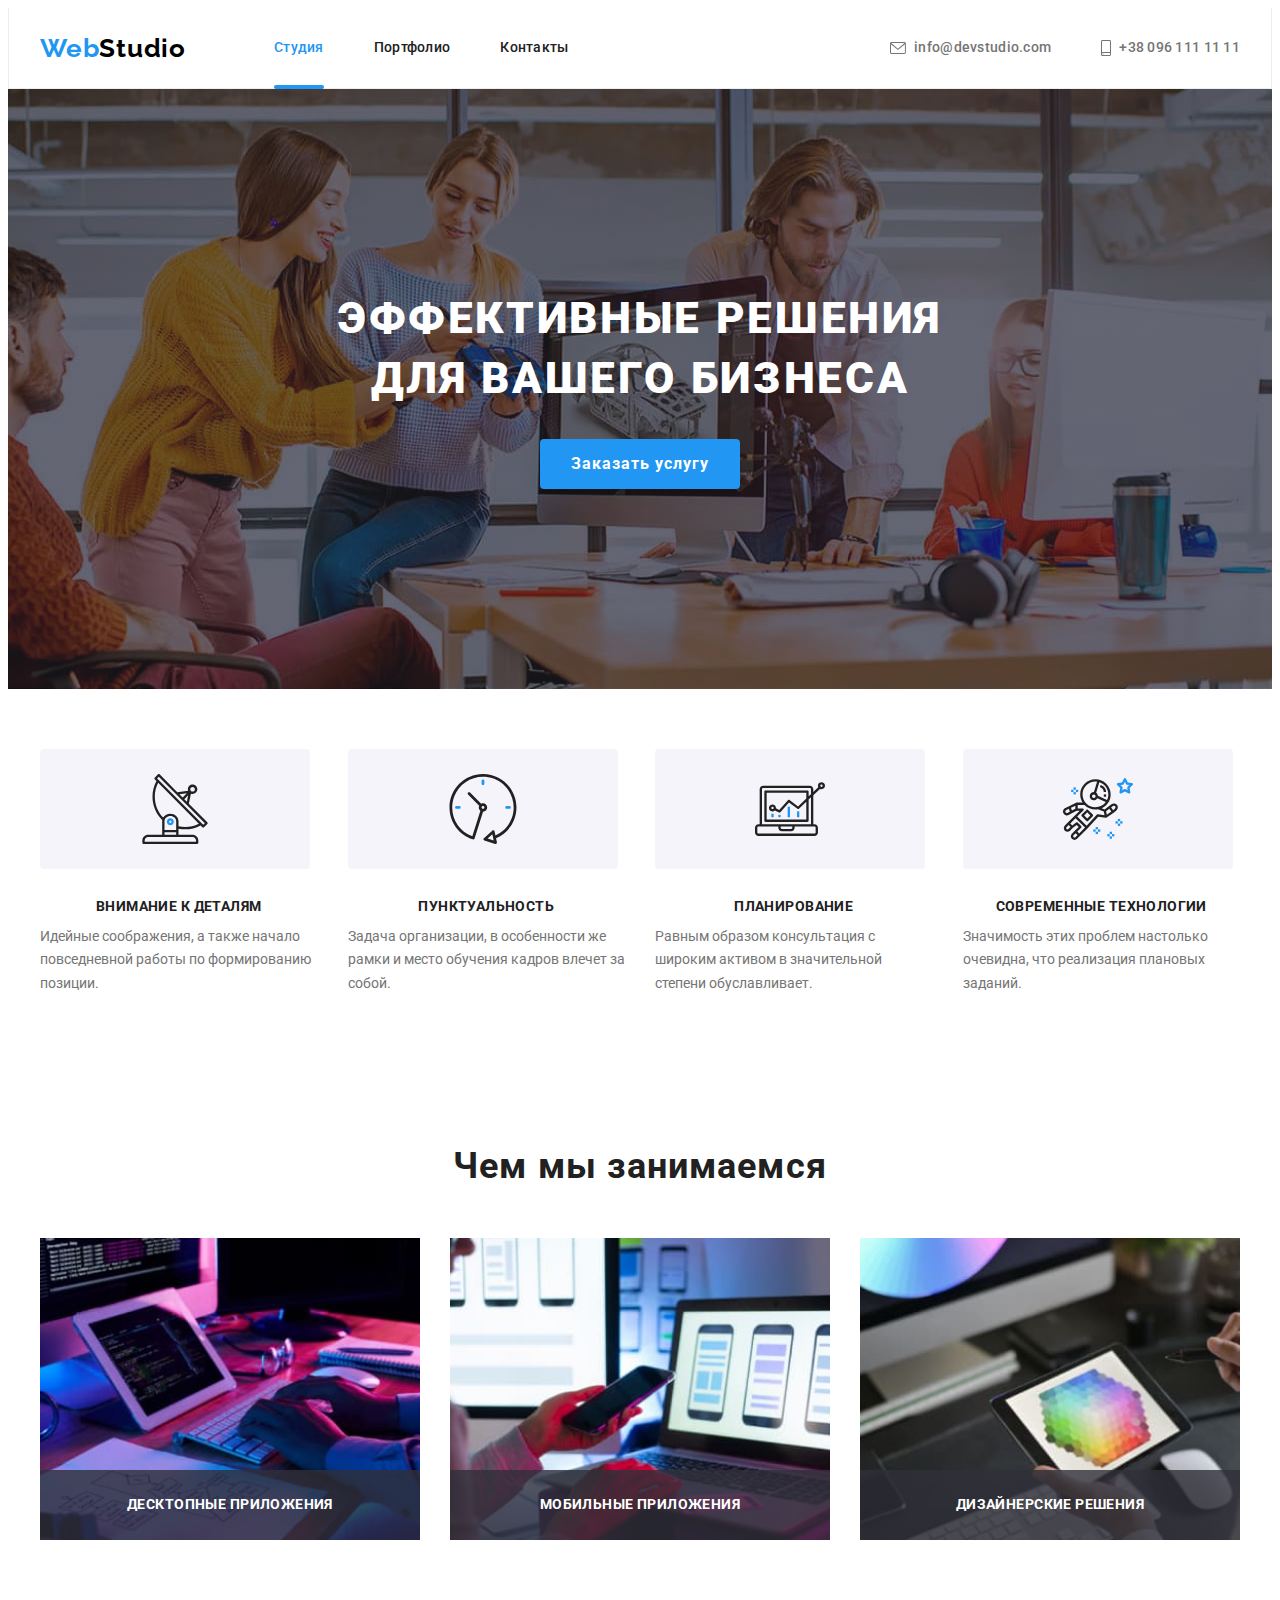
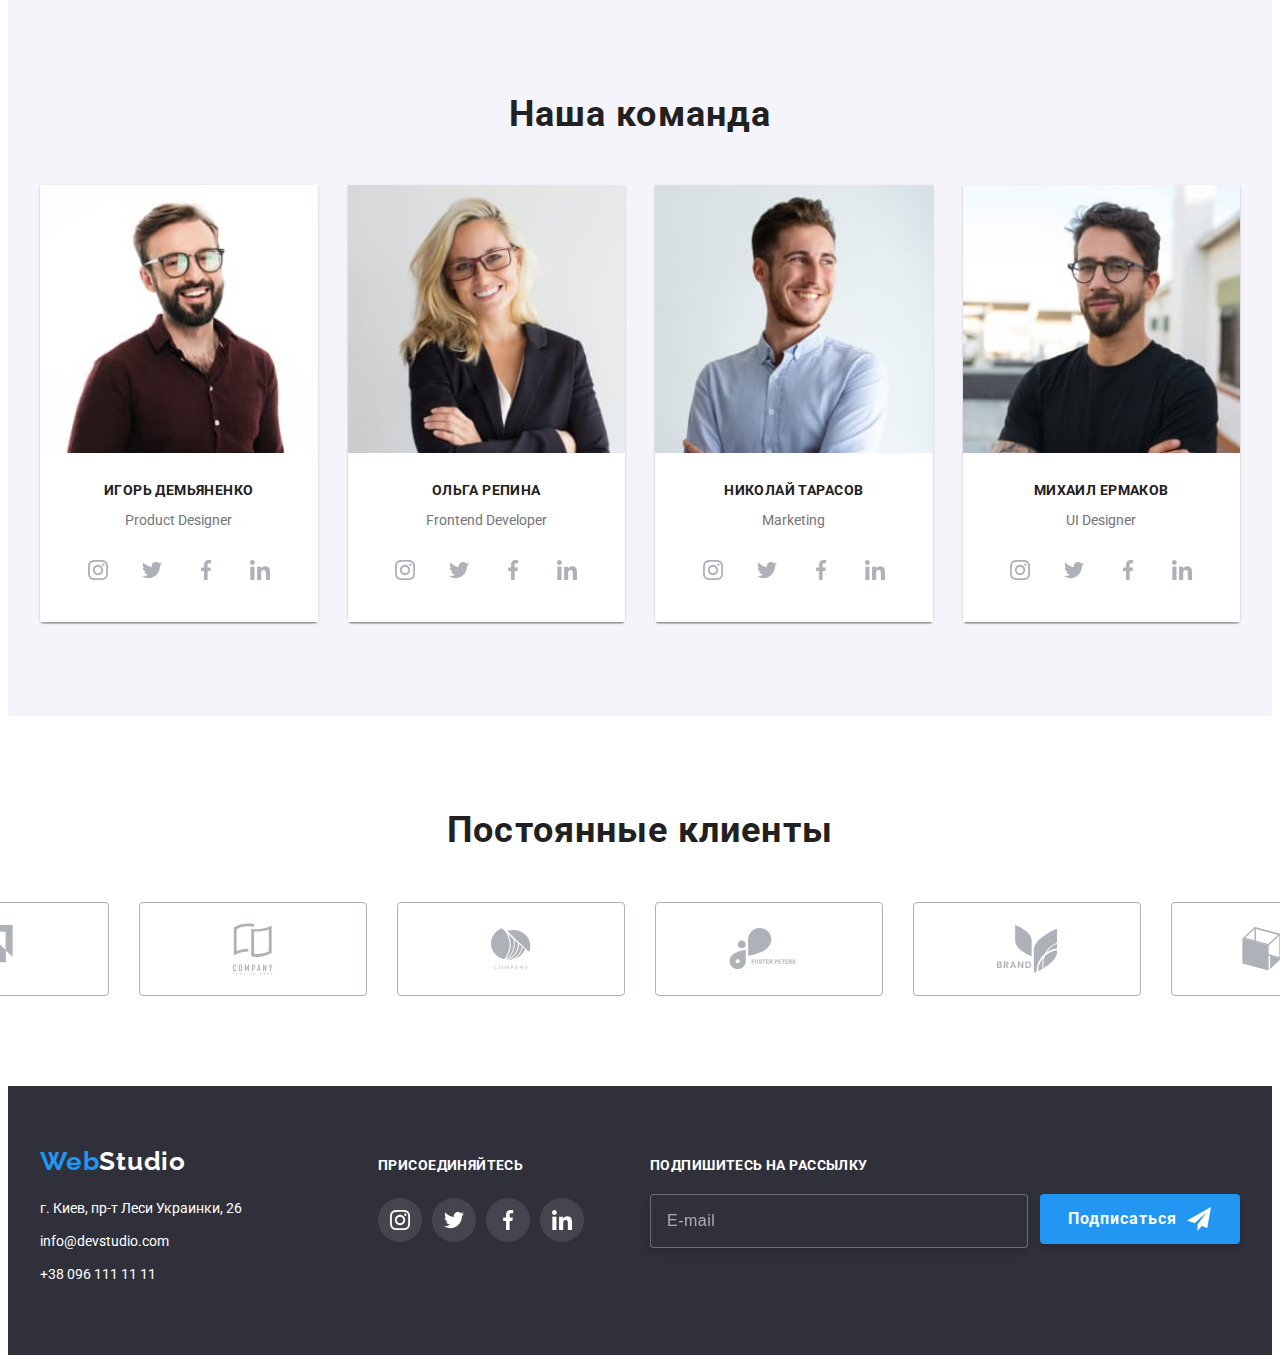
==== commit ee1d5ff1: "update index.html and portfolio" ====
--- a/index.html
+++ b/index.html
@@ -262,7 +262,7 @@
 
                         <source srcset="./images/mobile/studio/team-member1.jpg 1x, 
                                        ./images/mobile/studio/team-member1@2x.jpg 2x"
-                                        media="(min-width: 480px)">
+                                        media="(min-width: 320px)">
                         
                         <img class="member-list__img" src="./images/mobile/studio/team-member1.jpg" alt="Продакт дизайнер">
                     </picture>
@@ -316,7 +316,7 @@
                         
                         <source srcset="./images/mobile/studio/team-member2.jpg 1x, 
                                         ./images/mobile/studio/team-member2@2x.jpg 2x" 
-                                        media="(min-width: 480px)">
+                                        media="(min-width: 320px)">
 
                    <img class="member-list__img" src="./images/mobile/studio/team-member2.jpg" alt="Фронтенд разработчик">
 
@@ -371,9 +371,9 @@
                         
                         <source srcset="./images/mobile/studio/team-member3.jpg 1x, 
                                         ./images/mobile/studio/team-member3@2x.jpg 2x" 
-                                        media="(min-width: 480px)">
-
-                    <img class="member-list__img" src="./images/mobile/studio/team-member3.jpg">
+                                        media="(min-width: 320px)">
+
+                    <img class="member-list__img" src="./images/mobile/studio/team-member3.jpg" alt="Маркетинг">
 
                     </picture>
 
@@ -425,7 +425,7 @@
                         
                         <source srcset="./images/mobile/studio/team-member4.jpg 1x, 
                                        ./images/mobile/studio/team-member4@2x.jpg 2x" 
-                                       media="(min-width: 480px)">
+                                       media="(min-width: 320px)">
 
                    <img class="member-list__img" src="./images/mobile/studio/team-member4.jpg" alt="Дизайнер интерфейса">
 
--- a/css/main.min.css
+++ b/css/main.min.css
@@ -1,2 +1,2 @@
-:root{--main-font: 'Roboto', sans-serif;--secondary-font: 'Raleway', sans-serif;--main-text-color: #757575;--secondary-text-color: #212121;--white-text-color: #ffffff;--accent-color: #2196f3;--main-bgr-color: #fff;--secondary-bgr-color: #2f303a;--logo-dark-theme: #000;--logo-light-theme: #fff;--btn-background: #f5f4fa;--section-pt: 47px;--section-pb: 47px;--timing-function: cubic-bezier(0.4, 0, 0.2, 1)}body{font-family:var(--main-font);color:var(--main-text-color);background-color:var(--main-bgr-color)}h1,h2,h3,h4,h5,h6,p{margin:0}ul,ol{margin:0;padding:0}img{display:block}.link{text-decoration:none;color:inherit;display:block}.list{list-style:none}.visually-hidden{position:absolute !important;clip:rect(1px 1px 1px 1px);clip:rect(1px, 1px, 1px, 1px);padding:0 !important;border:0 !important;height:1px !important;width:1px !important;overflow:hidden}.container{padding-right:15px;padding-left:15px;max-width:480px;margin:0 auto}.header .container{display:flex;align-items:center;justify-content:space-between}@media screen and (min-width: 768px){.container{max-width:768px}.header .container{justify-content:flex-end}.footer .container{display:flex}}@media screen and (min-width: 1200px){.container{display:block;max-width:1200px;margin:0 auto}.header .container{display:flex;align-items:center}.footer .container{display:flex;justify-content:space-between;align-items:baseline}}.logo{font-weight:700;font-size:24px;line-height:1.16;letter-spacing:0.03em;font-family:var(--secondary-font);color:var(--accent-color)}.logo_theme_dark{margin-right:0;color:var(--logo-dark-theme)}.logo_theme_light{color:var(--logo-light-theme)}@media screen and (min-width: 1200px){.logo{font-size:26px;line-height:1.19}}.burger-btn{background-color:transparent;border:none;padding:0;fill:var(--secondary-text-color);cursor:pointer;transition:fill 250ms var(--timing-function)}.burger-btn:hover,.burger-btn:focus{fill:var(--accent-color)}@media screen and (min-width: 768px){.burger-btn{display:none}}.header{padding-top:16px;padding-bottom:16px;border-color:var(--main-bgr-color);border:1px solid #eee;border-top:none}@media screen and (min-width: 768px){.header{padding:0}}.nav{display:none}@media screen and (min-width: 768px){.nav{display:flex;align-items:center}.menu{display:flex;align-items:center;margin-left:88px}.menu__link{padding-top:32px;padding-bottom:32px;font-weight:500;font-size:14px;line-height:1.14;letter-spacing:0.02em;color:var(--secondary-text-color);transition:color 250ms var(--timing-function)}.menu__link:hover,.menu__link:focus{color:var(--accent-color)}.menu__link_current{color:var(--accent-color)}.menu__link_current::after{content:'';display:inline-block;margin:0;position:absolute;bottom:-1px;left:0;width:100%;height:4px;border-radius:2px;background-color:var(--accent-color)}.menu__item{position:relative}.menu__item:not(:last-child){margin-right:50px}.menu__item:last-child{margin-right:84px}}.contact-list{display:none}@media screen and (min-width: 768px){.contact-list{display:flex;flex-direction:column;align-items:flex-start;justify-content:center;font-weight:500;font-size:14px;line-height:1.14;letter-spacing:0.02em}.contact-list__item:first-child{margin-bottom:10px}.contact-list__link{display:flex;transition:color 250ms var(--timing-function)}.contact-list__link:hover,.contact-list__link:focus{color:var(--accent-color)}.contact-list__icon-envelop,.contact-list__icon-smartphone{fill:#757575;margin-right:8px;transition:fill 250ms var(--timing-function)}.contact-list__link:hover .contact-list__icon-envelop,.contact-list__link:focus .contact-list__icon-envelop{fill:var(--accent-color)}.contact-list__link:hover .contact-list__icon-smartphone,.contact-list__link:focus .contact-list__icon-smartphone{fill:var(--accent-color)}}@media screen and (min-width: 1200px){.contact-list{margin-left:auto;display:flex;flex-direction:row;align-items:center;justify-content:center}.contact-list .contact-list__item:not(:last-child){margin-right:50px;margin-bottom:0}.contact-list__link{display:flex;align-items:center;padding-top:32px;padding-bottom:32px}}.mobile-menu{position:fixed;top:50%;left:0;width:100vw;height:100vh;padding:48px 40px;display:flex;flex-direction:column;justify-content:space-between;background:#ffffff;box-shadow:0px 4px 8px rgba(0,0,0,0.04),0px 2px 4px rgba(0,0,0,0.08),0px 1px 3px rgba(0,0,0,0.16);transform:translateX(100%) translateY(50%);transition:transform 250ms var(--timing-function);z-index:100}.mobile-menu__close-btn{position:absolute;top:10px;right:15px;background-color:transparent;border:none;padding:0;fill:var(--secondary-text-color)}.mobile-menu__item{font-size:40px;font-weight:500;line-height:1.18;letter-spacing:.02em;color:var(--secondary-text-color)}.mobile-menu__item:not(:last-child){margin-bottom:32px}.mobile-menu__link{transition:color 250ms var(--timing-function)}.mobile-menu__link:hover,.mobile-menu__link:focus{color:var(--accent-color)}.mobile-menu__link_current{color:var(--accent-color)}.mobile-menu__close-btn{cursor:pointer;transition:fill 250ms var(--timing-function)}.mobile-menu__close-btn:hover,.mobile-menu__close-btn:focus{fill:var(--accent-color)}.mobile-menu__link-tel{font-size:34px;font-weight:500;line-height:1.18;letter-spacing:.02em;color:var(--accent-color);margin-bottom:32px;width:100vw}.mobile-menu__link-email{font-size:24px;font-weight:500;line-height:1.17;letter-spacing:.02em;color:var(--main-text-color)}.mobile-menu__social-list{display:flex;justify-content:space-between;align-items:center;margin-top:64px}.mobile-menu__social-item:not(:first-child){border-left:1px solid rgba(33,33,33,0.2);padding-left:10px;margin-left:20px}.mobile-menu__social-link{color:var(--accent-color);transition:transform 250ms var(--timing-function)}@media screen and (max-width: 480px){.mobile-menu__wrapper{max-width:320px}}.is-open{transform:translateX(0) translateY(-50%)}@media screen and (min-width: 768px){.mobile-menu{display:none}}.hero{background-image:linear-gradient(to right, rgba(47,48,58,0.4), rgba(47,48,58,0.4)),url(../images/mobile/hero/hero-bg.jpg);background-size:cover;background-repeat:no-repeat;background-position:center;max-width:468px;margin:0 auto;text-align:center;padding-top:118px;padding-bottom:118px}@media screen and (min-device-pixel-ratio: 2), screen and (min-resolution: 192dpi), screen and (min-resolution: 2dppx){.hero{background-image:linear-gradient(to bottom, rgba(47,48,58,0.4), rgba(47,48,58,0.4)),url(../images/mobile/hero/hero-bg@2x.jpg)}}.hero__title{margin:0 auto;margin-bottom:30px;font-size:26px;font-weight:900;line-height:1.62;letter-spacing:.06em;text-transform:uppercase;color:var(--white-text-color)}@media screen and (min-width: 768px){.hero{max-width:768px;margin:0 auto;text-align:center;background-image:linear-gradient(to right, rgba(47,48,58,0.4), rgba(47,48,58,0.4)),url(../images/tablet/hero/hero-bg.jpg);background-size:cover;background-repeat:no-repeat;background-position:center}}@media screen and (min-width: 768px) and (min-device-pixel-ratio: 2), screen and (min-width: 768px) and (min-resolution: 192dpi), screen and (min-width: 768px) and (min-resolution: 2dppx){.hero{background-image:linear-gradient(to bottom, rgba(47,48,58,0.4), rgba(47,48,58,0.4)),url(../images/tablet/hero/hero-bg@2x.jpg)}}@media screen and (min-width: 768px){.hero__title{width:360px}}@media screen and (min-width: 1200px){.hero{max-width:1600px;margin:0 auto;text-align:center;padding-top:200px;padding-bottom:200px;background-image:linear-gradient(to right, rgba(47,48,58,0.4), rgba(47,48,58,0.4)),url(../images/desktop/hero/hero-bg.jpg);background-size:cover;background-repeat:no-repeat;background-position:center}}@media screen and (min-width: 1200px) and (min-device-pixel-ratio: 2), screen and (min-width: 1200px) and (min-resolution: 192dpi), screen and (min-width: 1200px) and (min-resolution: 2dppx){.hero{background-image:linear-gradient(to bottom, rgba(47,48,58,0.4), rgba(47,48,58,0.4)),url(../images/desktop/hero/hero-bg@2x.jpg)}}@media screen and (min-width: 1200px){.hero__title{width:696px;font-size:44px;line-height:1.36}}.modal-btn{min-width:200px;padding-top:10px;padding-bottom:10px;margin:auto;border-radius:4px;border:none;font-family:inherit;font-weight:700;font-size:16px;line-height:1.87;align-items:center;letter-spacing:0.06em;cursor:pointer;color:var(--white-text-color);background-color:var(--accent-color);box-shadow:0px 4px 4px rgba(0,0,0,0.15)}.section{padding-top:60px;padding-bottom:60px;background-color:var(--main-bgr-color)}.title{font-weight:700;font-size:36px;line-height:1.16;text-align:center;letter-spacing:0.03em;color:var(--secondary-text-color)}.product .title,.clients .title,.team-members .title{margin-bottom:50px}.title-item{font-weight:700;font-size:14px;line-height:1.14;letter-spacing:0.03em;text-transform:uppercase;color:var(--secondary-text-color)}.advantages .title-item,.member-list__item .title-item{margin-bottom:10px}.advantages .title-item{text-align:center}@media screen and (min-width: 320px) and (max-width: 1199px){.team-members .title,.clients .title{font-size:28px;line-height:1.17}}.description{font-size:14px;line-height:1.7;color:var(--main-text-color)}.icon-wrapper{display:flex;align-items:center;justify-content:center;width:100%;height:120px;margin-bottom:30px;background:var(--btn-background);border-radius:4px}.advantages-list__item:not(:last-child){margin-bottom:30px}@media screen and (min-width: 768px){.advantages-list{display:flex;flex-wrap:wrap;margin-left:-30px;margin-top:-30px}.advantages-list__item{flex-basis:calc(100% / 2 - 30px);margin-left:30px;margin-top:30px}}@media screen and (min-width: 1200px){.icon-wrapper{width:270px}.advantages-list{display:flex;margin-left:-30px;margin-top:-30px}.advantages-list__item{flex-basis:calc(100% / 4 - 30px);margin-left:30px;margin-top:30px}}@media screen and (max-width: 1199px){.product{display:none}}@media screen and (min-width: 1200px){.product{display:block}.product-list{display:flex;margin-left:-30px}.product-list__item{position:relative;flex-basis:calc(100% / 3 - 30px);margin-left:30px}.overlay-wrapper{display:flex;justify-content:center;align-items:center;position:absolute;bottom:0;left:0;width:100%;height:70px;overflow:hidden;background:rgba(47,48,58,0.8)}.overlay-desc{position:absolute;font-weight:700;font-size:14px;line-height:1.14;letter-spacing:0.03em;text-transform:uppercase;color:var(--white-text-color)}}.team-members{background-color:var(--btn-background)}.member-list__img{width:100%;height:auto}.member-list__item{box-shadow:0px 1px 3px rgba(0,0,0,0.12),0px 1px 1px rgba(0,0,0,0.14),0px 2px 1px rgba(0,0,0,0.2);border-radius:0px 0px 4px 4px}.member-wrapper{text-align:center;padding-top:30px;padding-bottom:30px;background-color:#ffffff}@media screen and (max-width: 767px){.member-list__item:not(:last-child){margin-bottom:30px}}@media screen and (min-width: 320px){.team-list__item{max-width:450px;margin-left:auto;margin-right:auto}}@media screen and (min-width: 768px){.member-list{display:flex;justify-content:center;flex-wrap:wrap;margin-top:-30px;margin-left:-30px}.member-list__item{flex-basis:calc(100% / 2 - 30px);margin-left:30px;margin-top:30px}}@media screen and (min-width: 1200px){.team-members{padding-top:94px;padding-bottom:94px}.member-list{flex-wrap:nowrap}}.social-list{display:flex;justify-content:center;align-items:center;margin-left:auto;margin-right:auto;margin-top:16px}.social-list__item:not(:first-child){margin-left:10px}.social-list__link{display:flex;align-items:center;justify-content:center;width:44px;height:44px;border-radius:50%;background-color:#ffffff;transition:color 250ms var(--timing-function),background-color 250ms var(--timing-function)}.social-list__link:hover,.social-list__link:focus{color:var(--secondary-font);background-color:var(--accent-color)}.social-list__icon{fill:#afb1b8;transition:fill 250ms var(--timing-function)}.social-list__link:hover .social-list__icon,.social-list__link:focus .social-list__icon{fill:#fff}.client-list{display:flex;flex-wrap:wrap;justify-content:center;align-items:center;margin-left:-30px;margin-top:-30px}.client-list__item{height:90px;flex-basis:calc(100% / 2 - 30px);margin-left:30px;margin-top:30px}.client-list__link{display:flex;align-items:center;justify-content:center;height:90px;border:1px solid #afb1b8;border-radius:4px;transition:border 250ms var(--timing-function)}.client-list__link:hover,.client-list__link:focus{border:1px solid var(--accent-color)}.client-list__icon{fill:#afb1b8;transition:fill 250ms var(--timing-function)}.client-list__link:hover .client-list__icon,.client-list__link:focus .client-list__icon{fill:var(--accent-color)}@media screen and (win-width: 768px){.client-list{display:flex;flex-wrap:wrap;margin-left:-30px;margin-top:-30px}.client-list__item{flex-basis:calc(100% / 3 - 30px);margin-left:30px;margin-top:30px}}@media screen and (min-width: 1200px){.clients{padding-top:94px;padding-bottom:94px}.client-list{flex-wrap:nowrap}}.footer{padding-top:60px;padding-bottom:60px;background-color:var(--secondary-bgr-color);color:var(--white-text-color);font-size:14px;line-height:1.7}@media screen and (min-width: 320px){.address-wrapper{text-align:center;margin-bottom:60px}.join-wrapper{display:block;text-align:center;margin-left:auto;margin-right:auto;margin-bottom:60px}.sign-form__input{width:100%}}@media screen and (min-width: 320px) and (max-width: 767px){.footer .sign-form{display:block;text-align:center;margin:0 auto}}@media screen and (min-width: 768px) and (max-width: 1199px){.footer .container{max-width:768px;display:flex;flex-wrap:wrap;justify-content:center;align-items:baseline}.footer .logo{text-align:center}.sign-form__input{width:450px}.address-wrapper{margin-right:165px;margin-bottom:60px}.footer-contacts{text-align:center}.join-wrapper{margin:0;text-align:center;width:206px}.sign-form{text-align:center}.sign-form__wrapper{flex-direction:column;align-items:center}.sign-form__field:not(:last-child){margin-bottom:20px}.sign-form__input{width:450px}}@media screen and (min-width: 1200px){.address-wrapper{margin-right:70px;margin-bottom:0;text-align:left}.join-wrapper{margin:0}.sign-form{margin-left:93px}}.footer-contacts{font-style:normal;margin-top:20px;margin-bottom:9px}.footer-contacts>.link:nth-child(-n+2){margin-bottom:9px}.footer-contacts__mail{transition:color 250ms var(--timing-function)}.footer-contacts__mail:hover,.footer-contacts__mail:focus{color:var(--accent-color)}.footer-contacts__tel{transition:color 250ms var(--timing-function)}.footer-contacts__tel:hover,.footer-contacts__tel:focus{color:var(--accent-color)}.join-wrapper{width:206px}.join{line-height:1.14;letter-spacing:0.03em;text-transform:uppercase}.social-dark-list{display:flex;justify-content:space-between;align-items:center;margin-top:20px}.social-dark-list__icon{fill:#ffffff}.social-dark-list__link{display:flex;align-items:center;justify-content:center;width:44px;height:44px;border-radius:50%;background-color:rgba(255,255,255,0.1);transition:background-color 250ms var(--timing-function)}.social-dark-list__link:hover,.social-dark-list__link:focus{background-color:var(--accent-color)}.sign-form{flex-direction:column;display:flex;justify-content:space-between;margin-left:93px}.sign-form__tittle{font-size:14px;line-height:1.14;letter-spacing:0.03em;text-transform:uppercase}.sign-form__btn{display:flex;margin:0 auto;align-items:center;min-width:200px;max-height:50px;padding-top:10px;padding-bottom:10px;padding-left:28px;padding-right:28px;border-radius:4px;border:none;font-family:inherit;font-weight:700;font-size:16px;line-height:1.87;letter-spacing:0.06em;cursor:pointer;color:var(--white-text-color);background-color:var(--accent-color);box-shadow:0px 4px 4px rgba(0,0,0,0.15)}.sign-form__icon{margin-left:10px}.sign-form__wrapper{display:flex;margin-top:20px}.sign-form__input{width:100%;margin-right:12px;height:50px;padding-left:16px;border:1px solid rgba(255,255,255,0.3);border-radius:4px;filter:drop-shadow(0px 4px 4px rgba(0,0,0,0.15));background-color:var(--secondary-bgr-color);color:var(--white-text-color);transition:border-color 250ms var(--timing-function)}.sign-form__input:focus{border-color:var(--accent-color)}.sign-form__input::placeholder{font-size:16px;line-height:1.25;letter-spacing:0.03em;color:rgba(255,255,255,0.6)}@media screen and (min-width: 768px){.sign-form{margin-left:0}.sign-form__input{width:358px}}.backdrop{position:fixed;top:0;left:0;width:100vw;height:100vh;background-color:rgba(0,0,0,0.2);transition:opacity 250ms var(--timing-function),visibility 250ms var(--timing-function),pointer-events 250ms var(--timing-function);opacity:1}.is-hidden{opacity:0;visibility:hidden;pointer-events:none}.modal{position:absolute;padding:40px;top:50%;left:50%;transform:translate(-50%, -50%) scale(1);width:95%;background-color:#ffffff;box-shadow:0px 1px 3px rgba(0,0,0,0.12),0px 1px 1px rgba(0,0,0,0.14),0px 2px 1px rgba(0,0,0,0.2);border-radius:4px}.modal__close-btn{position:absolute;padding:0;top:8px;right:8px;display:flex;align-items:center;justify-content:center;width:30px;height:30px;background-color:#ffffff;border:1px solid rgba(0,0,0,0.1);border-radius:50%;cursor:pointer}.is-hidden .modal{transform:translate(-50%, -50%) scale(0.9)}@media screen and (min-width: 320px){.modal{height:auto;max-width:450px}}@media screen and (min-width: 1200){.modal{max-width:568px}.modal__title{font-size:20px;font-weight:700;line-height:1.15;letter-spacing:.03em}}.modal-form{display:flex;flex-direction:column}.modal-form__title{margin-bottom:12px;font-size:20px;font-weight:700;line-height:1.5;letter-spacing:.03em;text-align:center;color:var(--secondary-text-color)}.modal-form__field{position:relative;margin-bottom:10px;font-size:12px;line-height:1.16;letter-spacing:0.01em;color:#757575}.modal-form__input-wrapper{display:block;margin-top:4px;position:relative}.modal-form__link{color:var(--accent-color)}.modal-form__btn{align-self:center;padding-top:10px;padding-bottom:10px;padding-left:56px;padding-right:56px;border-radius:4px;border:none;font-family:inherit;font-weight:700;font-size:16px;line-height:1.87;align-items:center;letter-spacing:0.06em;cursor:pointer;color:var(--white-text-color);background-color:#188ce8;box-shadow:0px 4px 4px rgba(0,0,0,0.15)}.modal-form__input{width:100%;height:40px;padding-left:42px;border:1px solid rgba(33,33,33,0.2);border-radius:4px;transition:border-color 250ms var(--timing-function)}.modal-form__input:focus{outline:none;border-color:var(--accent-color)}.modal-form__icon{position:absolute;top:50%;left:12px;transform:translateY(-50%);transition:fill 250ms var(--timing-function)}.modal-form__input:focus+.modal-form__icon{fill:var(--accent-color)}.modal-form__comment{width:100%;height:120px;margin-top:4px;margin-bottom:20px;padding:12px 16px;border:1px solid rgba(33,33,33,0.2);border-radius:4px;resize:none;transition:border-color 250ms var(--timing-function)}.modal-form__comment::placeholder{font-size:12px;line-height:1.16;letter-spacing:0.01em;color:rgba(117,117,117,0.5)}.modal-form__comment:focus{outline:none;border-color:var(--accent-color)}.modal-form__check-desc{display:flex;justify-content:center;align-items:center;margin-bottom:30px;font-size:14px;line-height:1.7;letter-spacing:0.03em;color:#757575}.modal-form__check-desc::before{content:'';margin-right:8px;display:block;width:16px;height:16px;border:2px solid #212121;background:#ffffff;border-radius:4px;cursor:pointer}.modal-form__term:checked+.modal-form__check-desc::before::before{background-image:url("../images/Vector.svg");background-position:center;background-color:var(--accent-color);background-repeat:no-repeat}.modal-form__term:focus+.modal-form__check-desc::before::before{border-color:var(--accent-color)}@media screen and (max-width: 767px){.sign-form__wrapper{display:flex;align-content:center;flex-direction:column}.sign-form__tittle{margin-bottom:20px}.sign-form__input{margin:0 auto}.sign-form__btn{margin-top:20px}}
+:root{--main-font: 'Roboto', sans-serif;--secondary-font: 'Raleway', sans-serif;--main-text-color: #757575;--secondary-text-color: #212121;--white-text-color: #ffffff;--accent-color: #2196f3;--main-bgr-color: #fff;--secondary-bgr-color: #2f303a;--logo-dark-theme: #000;--logo-light-theme: #fff;--btn-background: #f5f4fa;--section-pt: 47px;--section-pb: 47px;--timing-function: cubic-bezier(0.4, 0, 0.2, 1)}body{font-family:var(--main-font);color:var(--main-text-color);background-color:var(--main-bgr-color)}h1,h2,h3,h4,h5,h6,p{margin:0}ul,ol{margin:0;padding:0}img{display:block;width:100%}.link{text-decoration:none;color:inherit;display:block}.list{list-style:none}.visually-hidden{position:absolute !important;clip:rect(1px 1px 1px 1px);clip:rect(1px, 1px, 1px, 1px);padding:0 !important;border:0 !important;height:1px !important;width:1px !important;overflow:hidden}.container{padding-right:15px;padding-left:15px;max-width:480px;margin:0 auto}.header .container{display:flex;align-items:center;justify-content:space-between}@media screen and (min-width: 768px){.container{max-width:768px}.header .container{justify-content:flex-end}.footer .container{display:flex}}@media screen and (min-width: 1200px){.container{display:block;max-width:1200px;margin:0 auto}.header .container{display:flex;align-items:center}.footer .container{display:flex;justify-content:space-between;align-items:baseline}}.logo{font-weight:700;font-size:24px;line-height:1.16;letter-spacing:0.03em;font-family:var(--secondary-font);color:var(--accent-color)}.logo_theme_dark{margin-right:0;color:var(--logo-dark-theme)}.logo_theme_light{color:var(--logo-light-theme)}@media screen and (min-width: 1200px){.logo{font-size:26px;line-height:1.19}}.burger-btn{background-color:transparent;border:none;padding:0;fill:var(--secondary-text-color);cursor:pointer;transition:fill 250ms var(--timing-function)}.burger-btn:hover,.burger-btn:focus{fill:var(--accent-color)}@media screen and (min-width: 768px){.burger-btn{display:none}}.header{padding-top:16px;padding-bottom:16px;border-color:var(--main-bgr-color);border:1px solid #eee;border-top:none}@media screen and (min-width: 768px){.header{padding:0}}.nav{display:none}@media screen and (min-width: 768px){.nav{display:flex;align-items:center}.menu{display:flex;align-items:center;margin-left:88px}.menu__link{padding-top:32px;padding-bottom:32px;font-weight:500;font-size:14px;line-height:1.14;letter-spacing:0.02em;color:var(--secondary-text-color);transition:color 250ms var(--timing-function)}.menu__link:hover,.menu__link:focus{color:var(--accent-color)}.menu__link_current{color:var(--accent-color)}.menu__link_current::after{content:'';display:inline-block;margin:0;position:absolute;bottom:-1px;left:0;width:100%;height:4px;border-radius:2px;background-color:var(--accent-color)}.menu__item{position:relative}.menu__item:not(:last-child){margin-right:50px}.menu__item:last-child{margin-right:84px}}.contact-list{display:none}@media screen and (min-width: 768px){.contact-list{display:flex;flex-direction:column;align-items:flex-start;justify-content:center;font-weight:500;font-size:14px;line-height:1.14;letter-spacing:0.02em}.contact-list__item:first-child{margin-bottom:10px}.contact-list__link{display:flex;transition:color 250ms var(--timing-function)}.contact-list__link:hover,.contact-list__link:focus{color:var(--accent-color)}.contact-list__icon-envelop,.contact-list__icon-smartphone{fill:#757575;margin-right:8px;transition:fill 250ms var(--timing-function)}.contact-list__link:hover .contact-list__icon-envelop,.contact-list__link:focus .contact-list__icon-envelop{fill:var(--accent-color)}.contact-list__link:hover .contact-list__icon-smartphone,.contact-list__link:focus .contact-list__icon-smartphone{fill:var(--accent-color)}}@media screen and (min-width: 1200px){.contact-list{margin-left:auto;display:flex;flex-direction:row;align-items:center;justify-content:center}.contact-list .contact-list__item:not(:last-child){margin-right:50px;margin-bottom:0}.contact-list__link{display:flex;align-items:center;padding-top:32px;padding-bottom:32px}}.mobile-menu{position:fixed;top:50%;left:0;width:100vw;max-width:480px;height:100vh;padding:48px 40px;display:flex;flex-direction:column;justify-content:space-between;background:#ffffff;box-shadow:0px 4px 8px rgba(0,0,0,0.04),0px 2px 4px rgba(0,0,0,0.08),0px 1px 3px rgba(0,0,0,0.16);transform:translateX(100%) translateY(50%);transition:transform 250ms var(--timing-function);z-index:100}.mobile-menu__close-btn{position:absolute;top:10px;right:15px;background-color:transparent;border:none;padding:0;fill:var(--secondary-text-color)}.mobile-menu__item{font-size:40px;font-weight:500;line-height:1.18;letter-spacing:.02em;color:var(--secondary-text-color)}.mobile-menu__item:not(:last-child){margin-bottom:32px}.mobile-menu__link{transition:color 250ms var(--timing-function)}.mobile-menu__link:hover,.mobile-menu__link:focus{color:var(--accent-color)}.mobile-menu__link_current{color:var(--accent-color)}.mobile-menu__close-btn{cursor:pointer;transition:fill 250ms var(--timing-function)}.mobile-menu__close-btn:hover,.mobile-menu__close-btn:focus{fill:var(--accent-color)}.mobile-menu__link-tel{font-size:34px;font-weight:500;line-height:1.18;letter-spacing:.02em;color:var(--accent-color);margin-bottom:32px}.mobile-menu__link-email{font-size:24px;font-weight:500;line-height:1.17;letter-spacing:.02em;color:var(--main-text-color)}.mobile-menu__social-list{display:flex;flex-wrap:wrap;margin-top:64px}.mobile-menu__social-item:not(:first-child){border-left:1px solid rgba(33,33,33,0.2);padding-left:10px;margin-left:10px}.mobile-menu__social-link{color:var(--accent-color);transition:transform 250ms var(--timing-function)}@media screen and (max-width: 480px){.mobile-menu__wrapper{max-width:320px}}.is-open{transform:translateX(0) translateY(-50%)}@media screen and (max-width: 380px){.mobile-menu__link-tel{font-size:27px}}@media screen and (min-width: 768px){.mobile-menu{display:none}}.hero{background-image:linear-gradient(to right, rgba(47,48,58,0.4), rgba(47,48,58,0.4)),url(../images/mobile/hero/hero-bg.jpg);background-size:cover;background-repeat:no-repeat;background-position:center;max-width:468px;margin:0 auto;text-align:center;padding-top:118px;padding-bottom:118px}@media screen and (min-device-pixel-ratio: 2), screen and (min-resolution: 192dpi), screen and (min-resolution: 2dppx){.hero{background-image:linear-gradient(to bottom, rgba(47,48,58,0.4), rgba(47,48,58,0.4)),url(../images/mobile/hero/hero-bg@2x.jpg)}}.hero__title{margin:0 auto;margin-bottom:30px;font-size:26px;font-weight:900;line-height:1.62;letter-spacing:.06em;text-transform:uppercase;color:var(--white-text-color)}@media screen and (min-width: 768px){.hero{max-width:768px;margin:0 auto;text-align:center;background-image:linear-gradient(to right, rgba(47,48,58,0.4), rgba(47,48,58,0.4)),url(../images/tablet/hero/hero-bg.jpg);background-size:cover;background-repeat:no-repeat;background-position:center}}@media screen and (min-width: 768px) and (min-device-pixel-ratio: 2), screen and (min-width: 768px) and (min-resolution: 192dpi), screen and (min-width: 768px) and (min-resolution: 2dppx){.hero{background-image:linear-gradient(to bottom, rgba(47,48,58,0.4), rgba(47,48,58,0.4)),url(../images/tablet/hero/hero-bg@2x.jpg)}}@media screen and (min-width: 768px){.hero__title{width:360px}}@media screen and (min-width: 1200px){.hero{max-width:1600px;margin:0 auto;text-align:center;padding-top:200px;padding-bottom:200px;background-image:linear-gradient(to right, rgba(47,48,58,0.4), rgba(47,48,58,0.4)),url(../images/desktop/hero/hero-bg.jpg);background-size:cover;background-repeat:no-repeat;background-position:center}}@media screen and (min-width: 1200px) and (min-device-pixel-ratio: 2), screen and (min-width: 1200px) and (min-resolution: 192dpi), screen and (min-width: 1200px) and (min-resolution: 2dppx){.hero{background-image:linear-gradient(to bottom, rgba(47,48,58,0.4), rgba(47,48,58,0.4)),url(../images/desktop/hero/hero-bg@2x.jpg)}}@media screen and (min-width: 1200px){.hero__title{width:696px;font-size:44px;line-height:1.36}}.modal-btn{min-width:200px;padding-top:10px;padding-bottom:10px;margin:auto;border-radius:4px;border:none;font-family:inherit;font-weight:700;font-size:16px;line-height:1.87;align-items:center;letter-spacing:0.06em;cursor:pointer;color:var(--white-text-color);background-color:var(--accent-color);box-shadow:0px 4px 4px rgba(0,0,0,0.15)}.section{padding-top:60px;padding-bottom:60px;background-color:var(--main-bgr-color)}.title{font-weight:700;font-size:36px;line-height:1.16;text-align:center;letter-spacing:0.03em;color:var(--secondary-text-color)}.product .title,.clients .title,.team-members .title{margin-bottom:50px}.title-item{font-weight:700;font-size:14px;line-height:1.14;letter-spacing:0.03em;text-transform:uppercase;color:var(--secondary-text-color)}.advantages .title-item,.member-list__item .title-item{margin-bottom:10px}.advantages .title-item{text-align:center}@media screen and (min-width: 320px) and (max-width: 1199px){.team-members .title,.clients .title{font-size:28px;line-height:1.17}}.description{font-size:14px;line-height:1.7;color:var(--main-text-color)}.icon-wrapper{display:flex;align-items:center;justify-content:center;width:100%;height:120px;margin-bottom:30px;background:var(--btn-background);border-radius:4px}.advantages-list__item:not(:last-child){margin-bottom:30px}@media screen and (min-width: 768px){.advantages-list{display:flex;flex-wrap:wrap;margin-left:-30px;margin-top:-30px}.advantages-list__item{flex-basis:calc(100% / 2 - 30px);margin-left:30px;margin-top:30px}}@media screen and (min-width: 1200px){.icon-wrapper{width:270px}.advantages-list{display:flex;margin-left:-30px;margin-top:-30px}.advantages-list__item{flex-basis:calc(100% / 4 - 30px);margin-left:30px;margin-top:30px}}@media screen and (max-width: 1199px){.product{display:none}}@media screen and (min-width: 1200px){.product{display:block}.product-list{display:flex;margin-left:-30px}.product-list__item{position:relative;flex-basis:calc(100% / 3 - 30px);margin-left:30px}.overlay-wrapper{display:flex;justify-content:center;align-items:center;position:absolute;bottom:0;left:0;width:100%;height:70px;overflow:hidden;background:rgba(47,48,58,0.8)}.overlay-desc{position:absolute;font-weight:700;font-size:14px;line-height:1.14;letter-spacing:0.03em;text-transform:uppercase;color:var(--white-text-color)}}.team-members{background-color:var(--btn-background)}.member-list__img{width:100%;height:auto}.member-list__item{box-shadow:0px 1px 3px rgba(0,0,0,0.12),0px 1px 1px rgba(0,0,0,0.14),0px 2px 1px rgba(0,0,0,0.2);border-radius:0px 0px 4px 4px}.member-wrapper{text-align:center;padding-top:30px;padding-bottom:30px;background-color:#ffffff}@media screen and (max-width: 767px){.member-list__item:not(:last-child){margin-bottom:30px}}@media screen and (min-width: 320px){.team-list__item{max-width:450px;margin-left:auto;margin-right:auto}}@media screen and (min-width: 768px){.member-list{display:flex;justify-content:center;flex-wrap:wrap;margin-top:-30px;margin-left:-30px}.member-list__item{flex-basis:calc(100% / 2 - 30px);margin-left:30px;margin-top:30px}}@media screen and (min-width: 1200px){.team-members{padding-top:94px;padding-bottom:94px}.member-list{flex-wrap:nowrap}}.social-list{display:flex;justify-content:center;align-items:center;margin-left:auto;margin-right:auto;margin-top:16px}.social-list__item:not(:first-child){margin-left:10px}.social-list__link{display:flex;align-items:center;justify-content:center;width:44px;height:44px;border-radius:50%;background-color:#ffffff;transition:color 250ms var(--timing-function),background-color 250ms var(--timing-function)}.social-list__link:hover,.social-list__link:focus{color:var(--secondary-font);background-color:var(--accent-color)}.social-list__icon{fill:#afb1b8;transition:fill 250ms var(--timing-function)}.social-list__link:hover .social-list__icon,.social-list__link:focus .social-list__icon{fill:#fff}.client-list{display:flex;flex-wrap:wrap;justify-content:center;align-items:center;margin-left:-30px;margin-top:-30px}.client-list__item{height:90px;flex-basis:calc(100% / 2 - 30px);margin-left:30px;margin-top:30px}.client-list__link{display:flex;align-items:center;justify-content:center;height:90px;border:1px solid #afb1b8;border-radius:4px;transition:border 250ms var(--timing-function)}.client-list__link:hover,.client-list__link:focus{border:1px solid var(--accent-color)}.client-list__icon{fill:#afb1b8;transition:fill 250ms var(--timing-function)}.client-list__link:hover .client-list__icon,.client-list__link:focus .client-list__icon{fill:var(--accent-color)}@media screen and (min-width: 768px){.client-list{display:flex;flex-wrap:wrap;margin-left:-30px;margin-top:-30px}.client-list__item{flex-basis:calc(100% / 3 - 30px);margin-left:30px;margin-top:30px}.client-list__link{height:92px;width:226px}}@media screen and (min-width: 1200px){.clients{padding-top:94px;padding-bottom:94px}.client-list{flex-wrap:nowrap}}.footer{padding-top:60px;padding-bottom:60px;background-color:var(--secondary-bgr-color);color:var(--white-text-color);font-size:14px;line-height:1.7}@media screen and (min-width: 320px){.address-wrapper{text-align:center;margin-bottom:60px}.join-wrapper{display:block;text-align:center;margin-left:auto;margin-right:auto;margin-bottom:60px}.sign-form__input{width:100%}}@media screen and (min-width: 320px) and (max-width: 767px){.footer .sign-form{display:block;text-align:center;margin:0 auto}}@media screen and (min-width: 768px) and (max-width: 1199px){.footer .container{max-width:768px;display:flex;flex-wrap:wrap;justify-content:center;align-items:baseline}.footer .logo{text-align:center}.sign-form__input{width:450px}.address-wrapper{margin-right:165px;margin-bottom:60px}.footer-contacts{text-align:center}.join-wrapper{margin:0;text-align:center;width:206px}.sign-form{text-align:center}.sign-form__wrapper{flex-direction:column;align-items:center}.sign-form__field:not(:last-child){margin-bottom:20px}.sign-form__input{width:450px}}@media screen and (min-width: 1200px){.address-wrapper{margin-right:70px;margin-bottom:0;text-align:left}.join-wrapper{margin:0;text-align:left}.sign-form{margin-left:93px}}.footer-contacts{font-style:normal;margin-top:20px;margin-bottom:9px}.footer-contacts>.link:nth-child(-n+2){margin-bottom:9px}.footer-contacts__mail{transition:color 250ms var(--timing-function)}.footer-contacts__mail:hover,.footer-contacts__mail:focus{color:var(--accent-color)}.footer-contacts__tel{transition:color 250ms var(--timing-function)}.footer-contacts__tel:hover,.footer-contacts__tel:focus{color:var(--accent-color)}.join-wrapper{width:206px}.join{line-height:1.14;letter-spacing:0.03em;text-transform:uppercase}.social-dark-list{display:flex;justify-content:space-between;align-items:center;margin-top:20px}.social-dark-list__icon{fill:#ffffff}.social-dark-list__link{display:flex;align-items:center;justify-content:center;width:44px;height:44px;border-radius:50%;background-color:rgba(255,255,255,0.1);transition:background-color 250ms var(--timing-function)}.social-dark-list__link:hover,.social-dark-list__link:focus{background-color:var(--accent-color)}.sign-form{flex-direction:column;display:flex;justify-content:space-between;margin-left:93px}.sign-form__tittle{font-size:14px;line-height:1.14;letter-spacing:0.03em;text-transform:uppercase}.sign-form__btn{display:flex;margin:0 auto;align-items:center;min-width:200px;max-height:50px;padding-top:10px;padding-bottom:10px;padding-left:28px;padding-right:28px;border-radius:4px;border:none;font-family:inherit;font-weight:700;font-size:16px;line-height:1.87;letter-spacing:0.06em;cursor:pointer;color:var(--white-text-color);background-color:var(--accent-color);box-shadow:0px 4px 4px rgba(0,0,0,0.15)}.sign-form__icon{margin-left:10px}.sign-form__wrapper{display:flex;margin-top:20px}.sign-form__input{width:100%;margin-right:12px;height:50px;padding-left:16px;border:1px solid rgba(255,255,255,0.3);border-radius:4px;filter:drop-shadow(0px 4px 4px rgba(0,0,0,0.15));background-color:var(--secondary-bgr-color);color:var(--white-text-color);transition:border-color 250ms var(--timing-function)}.sign-form__input:focus{border-color:var(--accent-color)}.sign-form__input::placeholder{font-size:16px;line-height:1.25;letter-spacing:0.03em;color:rgba(255,255,255,0.6)}@media screen and (min-width: 768px){.sign-form{margin-left:0}.sign-form__input{width:358px}}.backdrop{position:fixed;top:0;left:0;width:100vw;height:100vh;background-color:rgba(0,0,0,0.2);transition:opacity 250ms var(--timing-function),visibility 250ms var(--timing-function),pointer-events 250ms var(--timing-function);opacity:1}.is-hidden{opacity:0;visibility:hidden;pointer-events:none}.modal{position:absolute;padding:40px;top:50%;left:50%;transform:translate(-50%, -50%) scale(1);width:95%;background-color:#ffffff;box-shadow:0px 1px 3px rgba(0,0,0,0.12),0px 1px 1px rgba(0,0,0,0.14),0px 2px 1px rgba(0,0,0,0.2);border-radius:4px}.modal__close-btn{position:absolute;padding:0;top:8px;right:8px;display:flex;align-items:center;justify-content:center;width:30px;height:30px;background-color:#ffffff;border:1px solid rgba(0,0,0,0.1);border-radius:50%;cursor:pointer}.is-hidden .modal{transform:translate(-50%, -50%) scale(0.9)}@media screen and (min-width: 320px){.modal{height:auto;max-width:450px}}@media screen and (min-width: 1200){.modal{max-width:568px}.modal__title{font-size:20px;font-weight:700;line-height:1.15;letter-spacing:.03em}}.modal-form{display:flex;flex-direction:column}.modal-form__title{margin-bottom:12px;font-size:20px;font-weight:700;line-height:1.5;letter-spacing:.03em;text-align:center;color:var(--secondary-text-color)}.modal-form__field{position:relative;margin-bottom:10px;font-size:12px;line-height:1.16;letter-spacing:0.01em;color:#757575}.modal-form__input-wrapper{display:block;margin-top:4px;position:relative}.modal-form__link{color:var(--accent-color)}.modal-form__btn{align-self:center;padding-top:10px;padding-bottom:10px;padding-left:56px;padding-right:56px;border-radius:4px;border:none;font-family:inherit;font-weight:700;font-size:16px;line-height:1.87;align-items:center;letter-spacing:0.06em;cursor:pointer;color:var(--white-text-color);background-color:#188ce8;box-shadow:0px 4px 4px rgba(0,0,0,0.15)}.modal-form__input{width:100%;height:40px;padding-left:42px;border:1px solid rgba(33,33,33,0.2);border-radius:4px;transition:border-color 250ms var(--timing-function)}.modal-form__input:focus{outline:none;border-color:var(--accent-color)}.modal-form__icon{position:absolute;top:50%;left:12px;transform:translateY(-50%);transition:fill 250ms var(--timing-function)}.modal-form__input:focus+.modal-form__icon{fill:var(--accent-color)}.modal-form__comment{width:100%;height:120px;margin-top:4px;margin-bottom:20px;padding:12px 16px;border:1px solid rgba(33,33,33,0.2);border-radius:4px;resize:none;transition:border-color 250ms var(--timing-function)}.modal-form__comment::placeholder{font-size:12px;line-height:1.16;letter-spacing:0.01em;color:rgba(117,117,117,0.5)}.modal-form__comment:focus{outline:none;border-color:var(--accent-color)}.modal-form__check-desc{display:flex;justify-content:center;align-items:center;margin-bottom:30px;font-size:14px;line-height:1.7;letter-spacing:0.03em;color:#757575}.modal-form__check-desc::before{content:'';margin-right:8px;display:block;width:16px;height:16px;border:2px solid #212121;background:#ffffff;border-radius:4px;cursor:pointer}.modal-form__term:checked+.modal-form__check-desc::before::before{background-image:url("../images/Vector.svg");background-position:center;background-color:var(--accent-color);background-repeat:no-repeat}.modal-form__term:focus+.modal-form__check-desc::before::before{border-color:var(--accent-color)}@media screen and (max-width: 767px){.sign-form__wrapper{display:flex;align-content:center;flex-direction:column}.sign-form__tittle{margin-bottom:20px}.sign-form__input{margin:0 auto}.sign-form__btn{margin-top:20px}}
 /*# sourceMappingURL=main.min.css.map */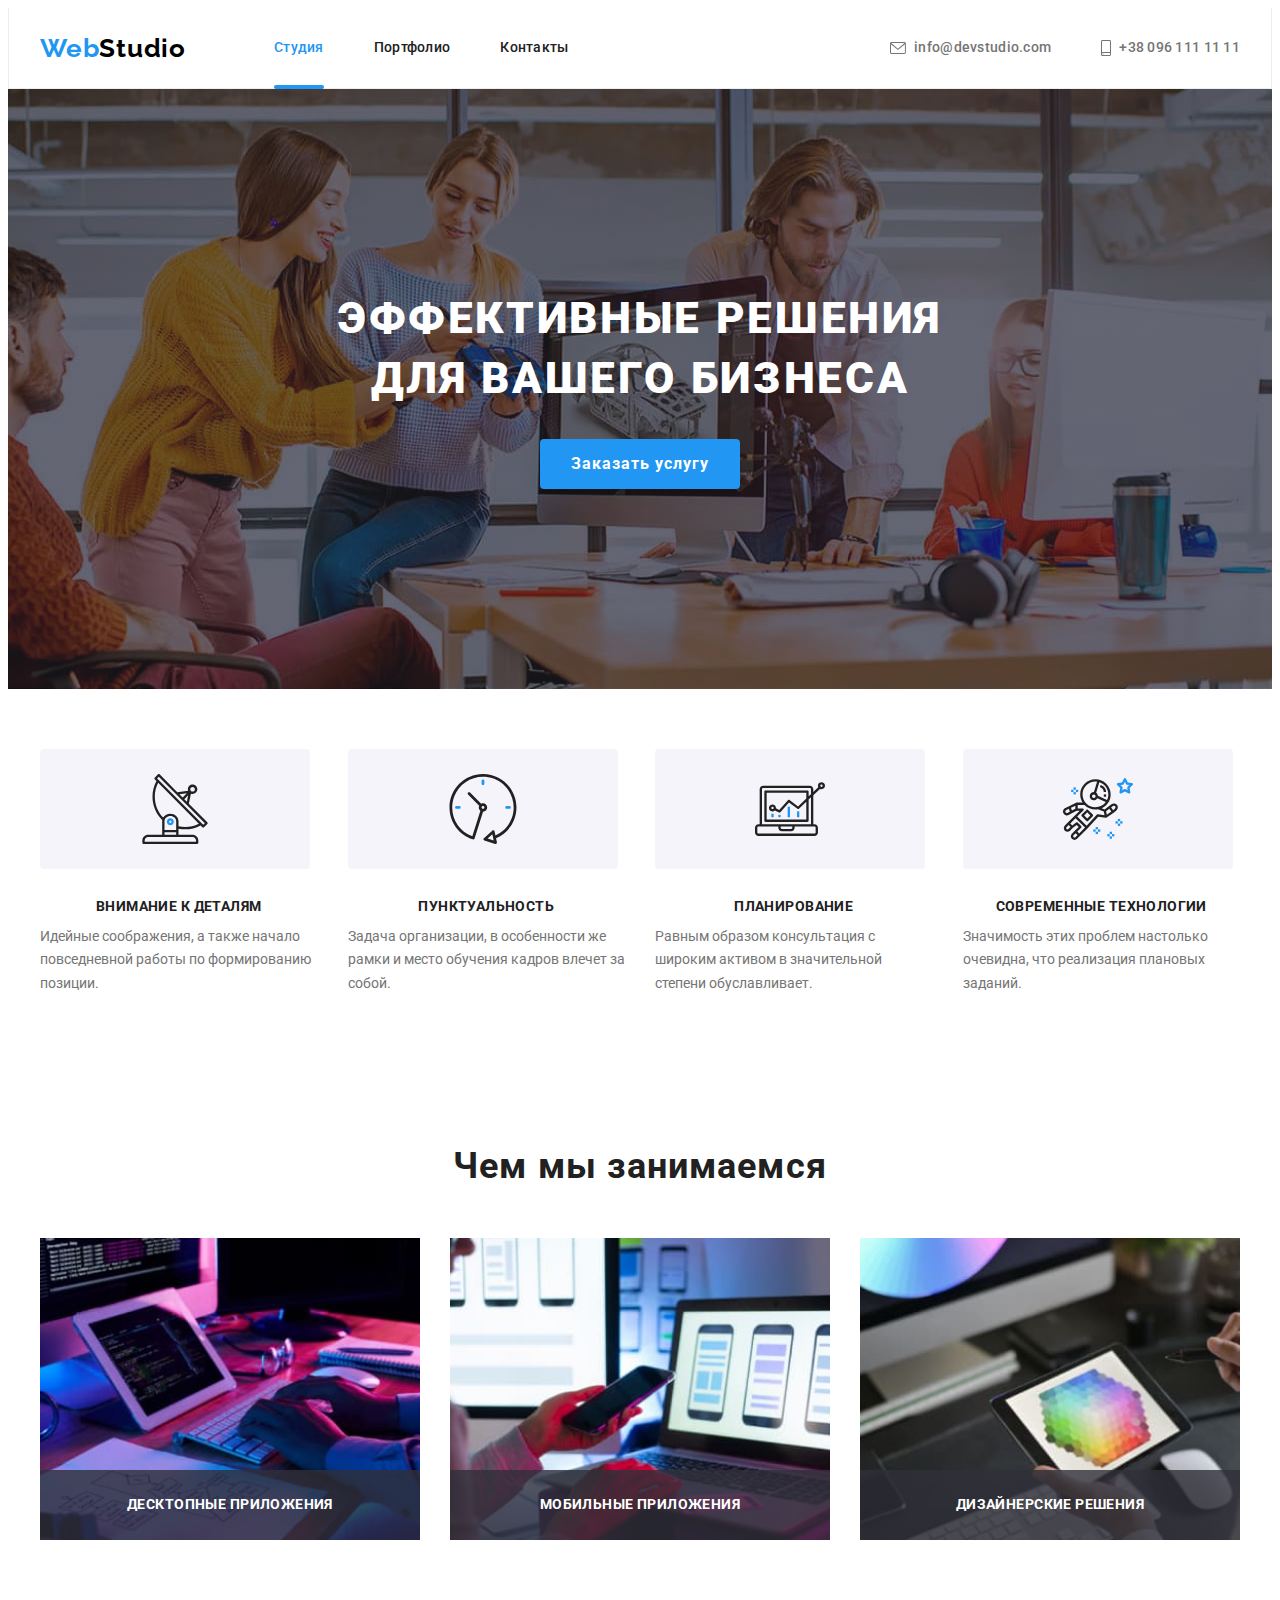
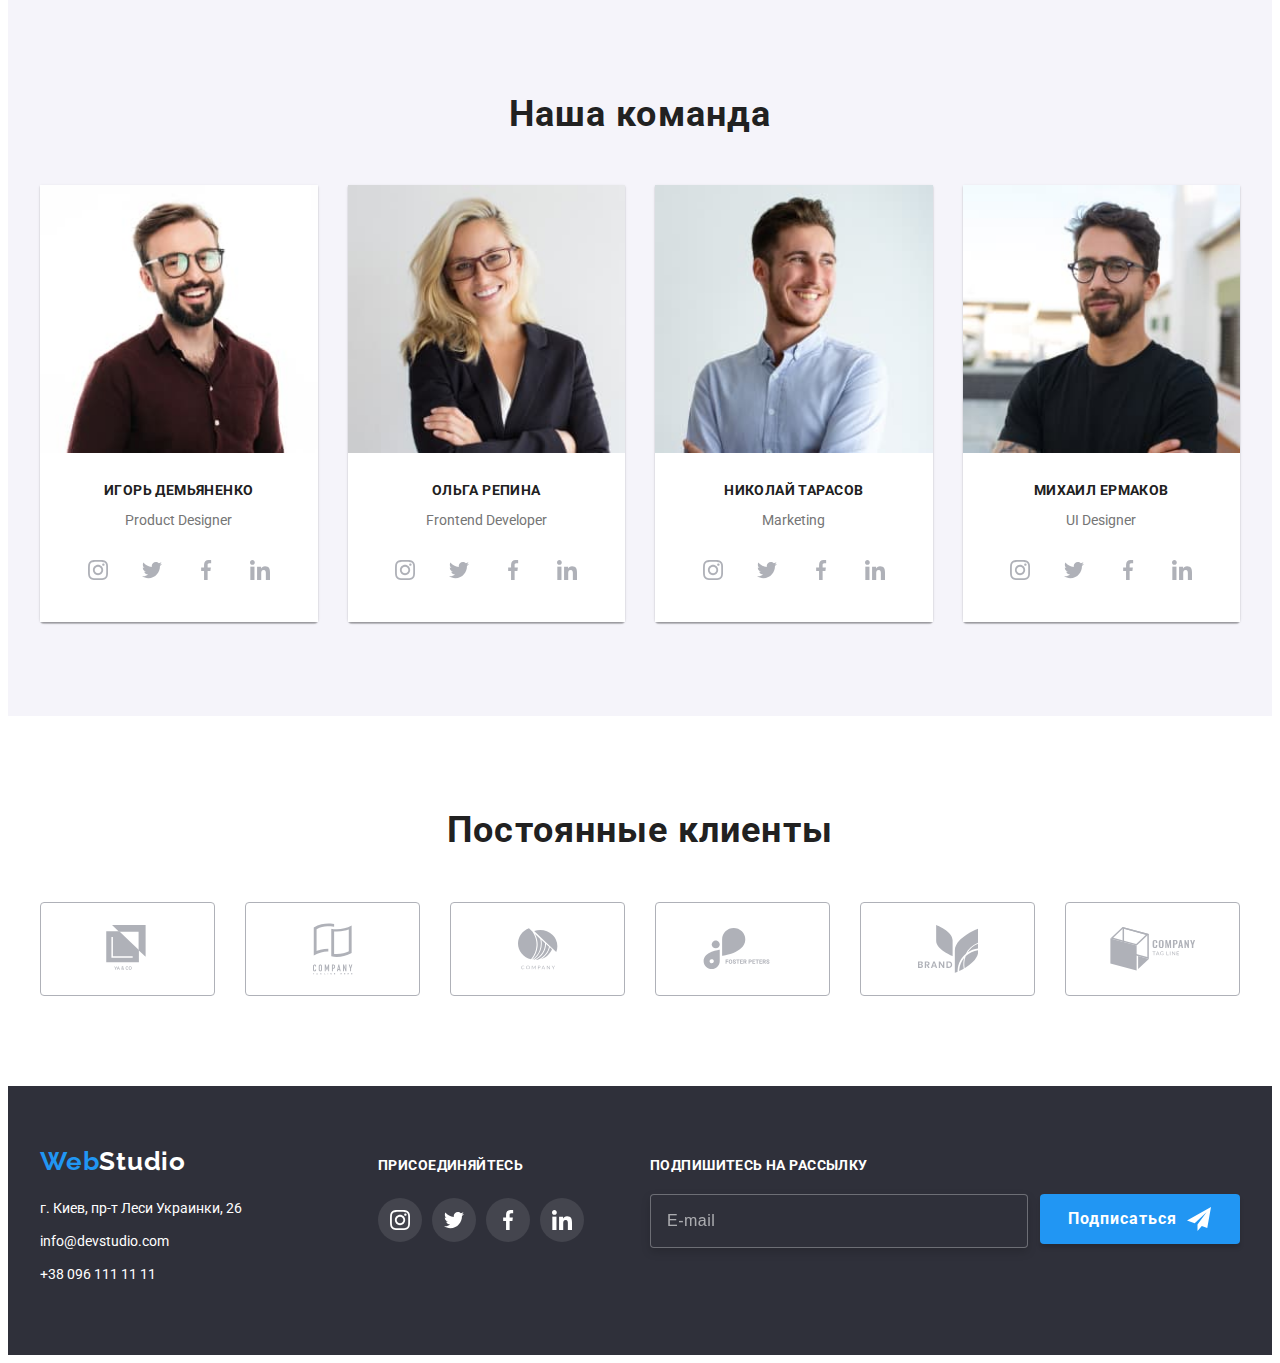
==== commit 0701a80f: "обновляет модальное окно и секцию клиентов" ====
--- a/index.html
+++ b/index.html
@@ -584,7 +584,7 @@
             
         </div>
         <form class="sign-form" autocomplete="off">
-            <b class="sign-form__tittle">Подпишитесь на рассылку</b>
+            <b class="sign-form__title">Подпишитесь на рассылку</b>
             <div class="sign-form__wrapper">
                 <label class="sign-form__field">
                     <input type="email" name="user-email" placeholder="E-mail" class="sign-form__input">
@@ -651,8 +651,10 @@
                     <input type="checkbox" id="user-term" name="user-term" class="modal-form__term visually-hidden">
         
                     <label for="user-term" class="modal-form__check-desc">
-                        Соглашаюсь с рассылкой и принимаю&nbsp;<a href="" class="modal-form__link">Условия договора
+                        <span class="checkbox-text-and-link">
+                        Соглашаюсь с рассылкой и принимаю&nbsp; <a href="" class="modal-form__link">Условия договора
                         </a>
+                        </span>
         
                     </label>
         
--- a/css/main.min.css
+++ b/css/main.min.css
@@ -1,2 +1,2 @@
-:root{--main-font: 'Roboto', sans-serif;--secondary-font: 'Raleway', sans-serif;--main-text-color: #757575;--secondary-text-color: #212121;--white-text-color: #ffffff;--accent-color: #2196f3;--main-bgr-color: #fff;--secondary-bgr-color: #2f303a;--logo-dark-theme: #000;--logo-light-theme: #fff;--btn-background: #f5f4fa;--section-pt: 47px;--section-pb: 47px;--timing-function: cubic-bezier(0.4, 0, 0.2, 1)}body{font-family:var(--main-font);color:var(--main-text-color);background-color:var(--main-bgr-color)}h1,h2,h3,h4,h5,h6,p{margin:0}ul,ol{margin:0;padding:0}img{display:block;width:100%}.link{text-decoration:none;color:inherit;display:block}.list{list-style:none}.visually-hidden{position:absolute !important;clip:rect(1px 1px 1px 1px);clip:rect(1px, 1px, 1px, 1px);padding:0 !important;border:0 !important;height:1px !important;width:1px !important;overflow:hidden}.container{padding-right:15px;padding-left:15px;max-width:480px;margin:0 auto}.header .container{display:flex;align-items:center;justify-content:space-between}@media screen and (min-width: 768px){.container{max-width:768px}.header .container{justify-content:flex-end}.footer .container{display:flex}}@media screen and (min-width: 1200px){.container{display:block;max-width:1200px;margin:0 auto}.header .container{display:flex;align-items:center}.footer .container{display:flex;justify-content:space-between;align-items:baseline}}.logo{font-weight:700;font-size:24px;line-height:1.16;letter-spacing:0.03em;font-family:var(--secondary-font);color:var(--accent-color)}.logo_theme_dark{margin-right:0;color:var(--logo-dark-theme)}.logo_theme_light{color:var(--logo-light-theme)}@media screen and (min-width: 1200px){.logo{font-size:26px;line-height:1.19}}.burger-btn{background-color:transparent;border:none;padding:0;fill:var(--secondary-text-color);cursor:pointer;transition:fill 250ms var(--timing-function)}.burger-btn:hover,.burger-btn:focus{fill:var(--accent-color)}@media screen and (min-width: 768px){.burger-btn{display:none}}.header{padding-top:16px;padding-bottom:16px;border-color:var(--main-bgr-color);border:1px solid #eee;border-top:none}@media screen and (min-width: 768px){.header{padding:0}}.nav{display:none}@media screen and (min-width: 768px){.nav{display:flex;align-items:center}.menu{display:flex;align-items:center;margin-left:88px}.menu__link{padding-top:32px;padding-bottom:32px;font-weight:500;font-size:14px;line-height:1.14;letter-spacing:0.02em;color:var(--secondary-text-color);transition:color 250ms var(--timing-function)}.menu__link:hover,.menu__link:focus{color:var(--accent-color)}.menu__link_current{color:var(--accent-color)}.menu__link_current::after{content:'';display:inline-block;margin:0;position:absolute;bottom:-1px;left:0;width:100%;height:4px;border-radius:2px;background-color:var(--accent-color)}.menu__item{position:relative}.menu__item:not(:last-child){margin-right:50px}.menu__item:last-child{margin-right:84px}}.contact-list{display:none}@media screen and (min-width: 768px){.contact-list{display:flex;flex-direction:column;align-items:flex-start;justify-content:center;font-weight:500;font-size:14px;line-height:1.14;letter-spacing:0.02em}.contact-list__item:first-child{margin-bottom:10px}.contact-list__link{display:flex;transition:color 250ms var(--timing-function)}.contact-list__link:hover,.contact-list__link:focus{color:var(--accent-color)}.contact-list__icon-envelop,.contact-list__icon-smartphone{fill:#757575;margin-right:8px;transition:fill 250ms var(--timing-function)}.contact-list__link:hover .contact-list__icon-envelop,.contact-list__link:focus .contact-list__icon-envelop{fill:var(--accent-color)}.contact-list__link:hover .contact-list__icon-smartphone,.contact-list__link:focus .contact-list__icon-smartphone{fill:var(--accent-color)}}@media screen and (min-width: 1200px){.contact-list{margin-left:auto;display:flex;flex-direction:row;align-items:center;justify-content:center}.contact-list .contact-list__item:not(:last-child){margin-right:50px;margin-bottom:0}.contact-list__link{display:flex;align-items:center;padding-top:32px;padding-bottom:32px}}.mobile-menu{position:fixed;top:50%;left:0;width:100vw;max-width:480px;height:100vh;padding:48px 40px;display:flex;flex-direction:column;justify-content:space-between;background:#ffffff;box-shadow:0px 4px 8px rgba(0,0,0,0.04),0px 2px 4px rgba(0,0,0,0.08),0px 1px 3px rgba(0,0,0,0.16);transform:translateX(100%) translateY(50%);transition:transform 250ms var(--timing-function);z-index:100}.mobile-menu__close-btn{position:absolute;top:10px;right:15px;background-color:transparent;border:none;padding:0;fill:var(--secondary-text-color)}.mobile-menu__item{font-size:40px;font-weight:500;line-height:1.18;letter-spacing:.02em;color:var(--secondary-text-color)}.mobile-menu__item:not(:last-child){margin-bottom:32px}.mobile-menu__link{transition:color 250ms var(--timing-function)}.mobile-menu__link:hover,.mobile-menu__link:focus{color:var(--accent-color)}.mobile-menu__link_current{color:var(--accent-color)}.mobile-menu__close-btn{cursor:pointer;transition:fill 250ms var(--timing-function)}.mobile-menu__close-btn:hover,.mobile-menu__close-btn:focus{fill:var(--accent-color)}.mobile-menu__link-tel{font-size:34px;font-weight:500;line-height:1.18;letter-spacing:.02em;color:var(--accent-color);margin-bottom:32px}.mobile-menu__link-email{font-size:24px;font-weight:500;line-height:1.17;letter-spacing:.02em;color:var(--main-text-color)}.mobile-menu__social-list{display:flex;flex-wrap:wrap;margin-top:64px}.mobile-menu__social-item:not(:first-child){border-left:1px solid rgba(33,33,33,0.2);padding-left:10px;margin-left:10px}.mobile-menu__social-link{color:var(--accent-color);transition:transform 250ms var(--timing-function)}@media screen and (max-width: 480px){.mobile-menu__wrapper{max-width:320px}}.is-open{transform:translateX(0) translateY(-50%)}@media screen and (max-width: 380px){.mobile-menu__link-tel{font-size:27px}}@media screen and (min-width: 768px){.mobile-menu{display:none}}.hero{background-image:linear-gradient(to right, rgba(47,48,58,0.4), rgba(47,48,58,0.4)),url(../images/mobile/hero/hero-bg.jpg);background-size:cover;background-repeat:no-repeat;background-position:center;max-width:468px;margin:0 auto;text-align:center;padding-top:118px;padding-bottom:118px}@media screen and (min-device-pixel-ratio: 2), screen and (min-resolution: 192dpi), screen and (min-resolution: 2dppx){.hero{background-image:linear-gradient(to bottom, rgba(47,48,58,0.4), rgba(47,48,58,0.4)),url(../images/mobile/hero/hero-bg@2x.jpg)}}.hero__title{margin:0 auto;margin-bottom:30px;font-size:26px;font-weight:900;line-height:1.62;letter-spacing:.06em;text-transform:uppercase;color:var(--white-text-color)}@media screen and (min-width: 768px){.hero{max-width:768px;margin:0 auto;text-align:center;background-image:linear-gradient(to right, rgba(47,48,58,0.4), rgba(47,48,58,0.4)),url(../images/tablet/hero/hero-bg.jpg);background-size:cover;background-repeat:no-repeat;background-position:center}}@media screen and (min-width: 768px) and (min-device-pixel-ratio: 2), screen and (min-width: 768px) and (min-resolution: 192dpi), screen and (min-width: 768px) and (min-resolution: 2dppx){.hero{background-image:linear-gradient(to bottom, rgba(47,48,58,0.4), rgba(47,48,58,0.4)),url(../images/tablet/hero/hero-bg@2x.jpg)}}@media screen and (min-width: 768px){.hero__title{width:360px}}@media screen and (min-width: 1200px){.hero{max-width:1600px;margin:0 auto;text-align:center;padding-top:200px;padding-bottom:200px;background-image:linear-gradient(to right, rgba(47,48,58,0.4), rgba(47,48,58,0.4)),url(../images/desktop/hero/hero-bg.jpg);background-size:cover;background-repeat:no-repeat;background-position:center}}@media screen and (min-width: 1200px) and (min-device-pixel-ratio: 2), screen and (min-width: 1200px) and (min-resolution: 192dpi), screen and (min-width: 1200px) and (min-resolution: 2dppx){.hero{background-image:linear-gradient(to bottom, rgba(47,48,58,0.4), rgba(47,48,58,0.4)),url(../images/desktop/hero/hero-bg@2x.jpg)}}@media screen and (min-width: 1200px){.hero__title{width:696px;font-size:44px;line-height:1.36}}.modal-btn{min-width:200px;padding-top:10px;padding-bottom:10px;margin:auto;border-radius:4px;border:none;font-family:inherit;font-weight:700;font-size:16px;line-height:1.87;align-items:center;letter-spacing:0.06em;cursor:pointer;color:var(--white-text-color);background-color:var(--accent-color);box-shadow:0px 4px 4px rgba(0,0,0,0.15)}.section{padding-top:60px;padding-bottom:60px;background-color:var(--main-bgr-color)}.title{font-weight:700;font-size:36px;line-height:1.16;text-align:center;letter-spacing:0.03em;color:var(--secondary-text-color)}.product .title,.clients .title,.team-members .title{margin-bottom:50px}.title-item{font-weight:700;font-size:14px;line-height:1.14;letter-spacing:0.03em;text-transform:uppercase;color:var(--secondary-text-color)}.advantages .title-item,.member-list__item .title-item{margin-bottom:10px}.advantages .title-item{text-align:center}@media screen and (min-width: 320px) and (max-width: 1199px){.team-members .title,.clients .title{font-size:28px;line-height:1.17}}.description{font-size:14px;line-height:1.7;color:var(--main-text-color)}.icon-wrapper{display:flex;align-items:center;justify-content:center;width:100%;height:120px;margin-bottom:30px;background:var(--btn-background);border-radius:4px}.advantages-list__item:not(:last-child){margin-bottom:30px}@media screen and (min-width: 768px){.advantages-list{display:flex;flex-wrap:wrap;margin-left:-30px;margin-top:-30px}.advantages-list__item{flex-basis:calc(100% / 2 - 30px);margin-left:30px;margin-top:30px}}@media screen and (min-width: 1200px){.icon-wrapper{width:270px}.advantages-list{display:flex;margin-left:-30px;margin-top:-30px}.advantages-list__item{flex-basis:calc(100% / 4 - 30px);margin-left:30px;margin-top:30px}}@media screen and (max-width: 1199px){.product{display:none}}@media screen and (min-width: 1200px){.product{display:block}.product-list{display:flex;margin-left:-30px}.product-list__item{position:relative;flex-basis:calc(100% / 3 - 30px);margin-left:30px}.overlay-wrapper{display:flex;justify-content:center;align-items:center;position:absolute;bottom:0;left:0;width:100%;height:70px;overflow:hidden;background:rgba(47,48,58,0.8)}.overlay-desc{position:absolute;font-weight:700;font-size:14px;line-height:1.14;letter-spacing:0.03em;text-transform:uppercase;color:var(--white-text-color)}}.team-members{background-color:var(--btn-background)}.member-list__img{width:100%;height:auto}.member-list__item{box-shadow:0px 1px 3px rgba(0,0,0,0.12),0px 1px 1px rgba(0,0,0,0.14),0px 2px 1px rgba(0,0,0,0.2);border-radius:0px 0px 4px 4px}.member-wrapper{text-align:center;padding-top:30px;padding-bottom:30px;background-color:#ffffff}@media screen and (max-width: 767px){.member-list__item:not(:last-child){margin-bottom:30px}}@media screen and (min-width: 320px){.team-list__item{max-width:450px;margin-left:auto;margin-right:auto}}@media screen and (min-width: 768px){.member-list{display:flex;justify-content:center;flex-wrap:wrap;margin-top:-30px;margin-left:-30px}.member-list__item{flex-basis:calc(100% / 2 - 30px);margin-left:30px;margin-top:30px}}@media screen and (min-width: 1200px){.team-members{padding-top:94px;padding-bottom:94px}.member-list{flex-wrap:nowrap}}.social-list{display:flex;justify-content:center;align-items:center;margin-left:auto;margin-right:auto;margin-top:16px}.social-list__item:not(:first-child){margin-left:10px}.social-list__link{display:flex;align-items:center;justify-content:center;width:44px;height:44px;border-radius:50%;background-color:#ffffff;transition:color 250ms var(--timing-function),background-color 250ms var(--timing-function)}.social-list__link:hover,.social-list__link:focus{color:var(--secondary-font);background-color:var(--accent-color)}.social-list__icon{fill:#afb1b8;transition:fill 250ms var(--timing-function)}.social-list__link:hover .social-list__icon,.social-list__link:focus .social-list__icon{fill:#fff}.client-list{display:flex;flex-wrap:wrap;justify-content:center;align-items:center;margin-left:-30px;margin-top:-30px}.client-list__item{height:90px;flex-basis:calc(100% / 2 - 30px);margin-left:30px;margin-top:30px}.client-list__link{display:flex;align-items:center;justify-content:center;height:90px;border:1px solid #afb1b8;border-radius:4px;transition:border 250ms var(--timing-function)}.client-list__link:hover,.client-list__link:focus{border:1px solid var(--accent-color)}.client-list__icon{fill:#afb1b8;transition:fill 250ms var(--timing-function)}.client-list__link:hover .client-list__icon,.client-list__link:focus .client-list__icon{fill:var(--accent-color)}@media screen and (min-width: 768px){.client-list{display:flex;flex-wrap:wrap;margin-left:-30px;margin-top:-30px}.client-list__item{flex-basis:calc(100% / 3 - 30px);margin-left:30px;margin-top:30px}.client-list__link{height:92px;width:226px}}@media screen and (min-width: 1200px){.clients{padding-top:94px;padding-bottom:94px}.client-list{flex-wrap:nowrap}}.footer{padding-top:60px;padding-bottom:60px;background-color:var(--secondary-bgr-color);color:var(--white-text-color);font-size:14px;line-height:1.7}@media screen and (min-width: 320px){.address-wrapper{text-align:center;margin-bottom:60px}.join-wrapper{display:block;text-align:center;margin-left:auto;margin-right:auto;margin-bottom:60px}.sign-form__input{width:100%}}@media screen and (min-width: 320px) and (max-width: 767px){.footer .sign-form{display:block;text-align:center;margin:0 auto}}@media screen and (min-width: 768px) and (max-width: 1199px){.footer .container{max-width:768px;display:flex;flex-wrap:wrap;justify-content:center;align-items:baseline}.footer .logo{text-align:center}.sign-form__input{width:450px}.address-wrapper{margin-right:165px;margin-bottom:60px}.footer-contacts{text-align:center}.join-wrapper{margin:0;text-align:center;width:206px}.sign-form{text-align:center}.sign-form__wrapper{flex-direction:column;align-items:center}.sign-form__field:not(:last-child){margin-bottom:20px}.sign-form__input{width:450px}}@media screen and (min-width: 1200px){.address-wrapper{margin-right:70px;margin-bottom:0;text-align:left}.join-wrapper{margin:0;text-align:left}.sign-form{margin-left:93px}}.footer-contacts{font-style:normal;margin-top:20px;margin-bottom:9px}.footer-contacts>.link:nth-child(-n+2){margin-bottom:9px}.footer-contacts__mail{transition:color 250ms var(--timing-function)}.footer-contacts__mail:hover,.footer-contacts__mail:focus{color:var(--accent-color)}.footer-contacts__tel{transition:color 250ms var(--timing-function)}.footer-contacts__tel:hover,.footer-contacts__tel:focus{color:var(--accent-color)}.join-wrapper{width:206px}.join{line-height:1.14;letter-spacing:0.03em;text-transform:uppercase}.social-dark-list{display:flex;justify-content:space-between;align-items:center;margin-top:20px}.social-dark-list__icon{fill:#ffffff}.social-dark-list__link{display:flex;align-items:center;justify-content:center;width:44px;height:44px;border-radius:50%;background-color:rgba(255,255,255,0.1);transition:background-color 250ms var(--timing-function)}.social-dark-list__link:hover,.social-dark-list__link:focus{background-color:var(--accent-color)}.sign-form{flex-direction:column;display:flex;justify-content:space-between;margin-left:93px}.sign-form__tittle{font-size:14px;line-height:1.14;letter-spacing:0.03em;text-transform:uppercase}.sign-form__btn{display:flex;margin:0 auto;align-items:center;min-width:200px;max-height:50px;padding-top:10px;padding-bottom:10px;padding-left:28px;padding-right:28px;border-radius:4px;border:none;font-family:inherit;font-weight:700;font-size:16px;line-height:1.87;letter-spacing:0.06em;cursor:pointer;color:var(--white-text-color);background-color:var(--accent-color);box-shadow:0px 4px 4px rgba(0,0,0,0.15)}.sign-form__icon{margin-left:10px}.sign-form__wrapper{display:flex;margin-top:20px}.sign-form__input{width:100%;margin-right:12px;height:50px;padding-left:16px;border:1px solid rgba(255,255,255,0.3);border-radius:4px;filter:drop-shadow(0px 4px 4px rgba(0,0,0,0.15));background-color:var(--secondary-bgr-color);color:var(--white-text-color);transition:border-color 250ms var(--timing-function)}.sign-form__input:focus{border-color:var(--accent-color)}.sign-form__input::placeholder{font-size:16px;line-height:1.25;letter-spacing:0.03em;color:rgba(255,255,255,0.6)}@media screen and (min-width: 768px){.sign-form{margin-left:0}.sign-form__input{width:358px}}.backdrop{position:fixed;top:0;left:0;width:100vw;height:100vh;background-color:rgba(0,0,0,0.2);transition:opacity 250ms var(--timing-function),visibility 250ms var(--timing-function),pointer-events 250ms var(--timing-function);opacity:1}.is-hidden{opacity:0;visibility:hidden;pointer-events:none}.modal{position:absolute;padding:40px;top:50%;left:50%;transform:translate(-50%, -50%) scale(1);width:95%;background-color:#ffffff;box-shadow:0px 1px 3px rgba(0,0,0,0.12),0px 1px 1px rgba(0,0,0,0.14),0px 2px 1px rgba(0,0,0,0.2);border-radius:4px}.modal__close-btn{position:absolute;padding:0;top:8px;right:8px;display:flex;align-items:center;justify-content:center;width:30px;height:30px;background-color:#ffffff;border:1px solid rgba(0,0,0,0.1);border-radius:50%;cursor:pointer}.is-hidden .modal{transform:translate(-50%, -50%) scale(0.9)}@media screen and (min-width: 320px){.modal{height:auto;max-width:450px}}@media screen and (min-width: 1200){.modal{max-width:568px}.modal__title{font-size:20px;font-weight:700;line-height:1.15;letter-spacing:.03em}}.modal-form{display:flex;flex-direction:column}.modal-form__title{margin-bottom:12px;font-size:20px;font-weight:700;line-height:1.5;letter-spacing:.03em;text-align:center;color:var(--secondary-text-color)}.modal-form__field{position:relative;margin-bottom:10px;font-size:12px;line-height:1.16;letter-spacing:0.01em;color:#757575}.modal-form__input-wrapper{display:block;margin-top:4px;position:relative}.modal-form__link{color:var(--accent-color)}.modal-form__btn{align-self:center;padding-top:10px;padding-bottom:10px;padding-left:56px;padding-right:56px;border-radius:4px;border:none;font-family:inherit;font-weight:700;font-size:16px;line-height:1.87;align-items:center;letter-spacing:0.06em;cursor:pointer;color:var(--white-text-color);background-color:#188ce8;box-shadow:0px 4px 4px rgba(0,0,0,0.15)}.modal-form__input{width:100%;height:40px;padding-left:42px;border:1px solid rgba(33,33,33,0.2);border-radius:4px;transition:border-color 250ms var(--timing-function)}.modal-form__input:focus{outline:none;border-color:var(--accent-color)}.modal-form__icon{position:absolute;top:50%;left:12px;transform:translateY(-50%);transition:fill 250ms var(--timing-function)}.modal-form__input:focus+.modal-form__icon{fill:var(--accent-color)}.modal-form__comment{width:100%;height:120px;margin-top:4px;margin-bottom:20px;padding:12px 16px;border:1px solid rgba(33,33,33,0.2);border-radius:4px;resize:none;transition:border-color 250ms var(--timing-function)}.modal-form__comment::placeholder{font-size:12px;line-height:1.16;letter-spacing:0.01em;color:rgba(117,117,117,0.5)}.modal-form__comment:focus{outline:none;border-color:var(--accent-color)}.modal-form__check-desc{display:flex;justify-content:center;align-items:center;margin-bottom:30px;font-size:14px;line-height:1.7;letter-spacing:0.03em;color:#757575}.modal-form__check-desc::before{content:'';margin-right:8px;display:block;width:16px;height:16px;border:2px solid #212121;background:#ffffff;border-radius:4px;cursor:pointer}.modal-form__term:checked+.modal-form__check-desc::before::before{background-image:url("../images/Vector.svg");background-position:center;background-color:var(--accent-color);background-repeat:no-repeat}.modal-form__term:focus+.modal-form__check-desc::before::before{border-color:var(--accent-color)}@media screen and (max-width: 767px){.sign-form__wrapper{display:flex;align-content:center;flex-direction:column}.sign-form__tittle{margin-bottom:20px}.sign-form__input{margin:0 auto}.sign-form__btn{margin-top:20px}}
+:root{--main-font: 'Roboto', sans-serif;--secondary-font: 'Raleway', sans-serif;--main-text-color: #757575;--secondary-text-color: #212121;--white-text-color: #ffffff;--accent-color: #2196f3;--main-bgr-color: #fff;--secondary-bgr-color: #2f303a;--logo-dark-theme: #000;--logo-light-theme: #fff;--btn-background: #f5f4fa;--section-pt: 47px;--section-pb: 47px;--timing-function: cubic-bezier(0.4, 0, 0.2, 1)}body{font-family:var(--main-font);color:var(--main-text-color);background-color:var(--main-bgr-color)}h1,h2,h3,h4,h5,h6,p{margin:0}ul,ol{margin:0;padding:0}img{display:block;width:100%}.link{text-decoration:none;color:inherit;display:block}.list{list-style:none}.visually-hidden{position:absolute !important;clip:rect(1px 1px 1px 1px);clip:rect(1px, 1px, 1px, 1px);padding:0 !important;border:0 !important;height:1px !important;width:1px !important;overflow:hidden}.container{padding-right:15px;padding-left:15px;max-width:480px;margin:0 auto}.header .container{display:flex;align-items:center;justify-content:space-between}@media screen and (min-width: 768px){.container{max-width:768px}.header .container{justify-content:flex-end}.footer .container{display:flex}}@media screen and (min-width: 1200px){.container{display:block;max-width:1200px;margin:0 auto}.header .container{display:flex;align-items:center}.footer .container{display:flex;justify-content:space-between;align-items:baseline}}.logo{font-weight:700;font-size:24px;line-height:1.16;letter-spacing:0.03em;font-family:var(--secondary-font);color:var(--accent-color)}.logo_theme_dark{margin-right:0;color:var(--logo-dark-theme)}.logo_theme_light{color:var(--logo-light-theme)}@media screen and (min-width: 1200px){.logo{font-size:26px;line-height:1.19}}.burger-btn{background-color:transparent;border:none;padding:0;fill:var(--secondary-text-color);cursor:pointer;transition:fill 250ms var(--timing-function)}.burger-btn:hover,.burger-btn:focus{fill:var(--accent-color)}@media screen and (min-width: 768px){.burger-btn{display:none}}.header{padding-top:16px;padding-bottom:16px;border-color:var(--main-bgr-color);border:1px solid #eee;border-top:none}@media screen and (min-width: 768px){.header{padding:0}}.nav{display:none}@media screen and (min-width: 768px){.nav{display:flex;align-items:center}.menu{display:flex;align-items:center;margin-left:88px}.menu__link{padding-top:32px;padding-bottom:32px;font-weight:500;font-size:14px;line-height:1.14;letter-spacing:0.02em;color:var(--secondary-text-color);transition:color 250ms var(--timing-function)}.menu__link:hover,.menu__link:focus{color:var(--accent-color)}.menu__link_current{color:var(--accent-color)}.menu__link_current::after{content:'';display:inline-block;margin:0;position:absolute;bottom:-1px;left:0;width:100%;height:4px;border-radius:2px;background-color:var(--accent-color)}.menu__item{position:relative}.menu__item:not(:last-child){margin-right:50px}.menu__item:last-child{margin-right:84px}}.contact-list{display:none}@media screen and (min-width: 768px){.contact-list{display:flex;flex-direction:column;align-items:flex-start;justify-content:center;font-weight:500;font-size:14px;line-height:1.14;letter-spacing:0.02em}.contact-list__item:first-child{margin-bottom:10px}.contact-list__link{display:flex;transition:color 250ms var(--timing-function)}.contact-list__link:hover,.contact-list__link:focus{color:var(--accent-color)}.contact-list__icon-envelop,.contact-list__icon-smartphone{fill:#757575;margin-right:8px;transition:fill 250ms var(--timing-function)}.contact-list__link:hover .contact-list__icon-envelop,.contact-list__link:focus .contact-list__icon-envelop{fill:var(--accent-color)}.contact-list__link:hover .contact-list__icon-smartphone,.contact-list__link:focus .contact-list__icon-smartphone{fill:var(--accent-color)}}@media screen and (min-width: 1200px){.contact-list{margin-left:auto;display:flex;flex-direction:row;align-items:center;justify-content:center}.contact-list .contact-list__item:not(:last-child){margin-right:50px;margin-bottom:0}.contact-list__link{display:flex;align-items:center;padding-top:32px;padding-bottom:32px}}.mobile-menu{position:fixed;top:50%;left:0;width:100vw;height:100vh;padding:48px 40px;display:flex;flex-direction:column;justify-content:space-between;background:#ffffff;box-shadow:0px 4px 8px rgba(0,0,0,0.04),0px 2px 4px rgba(0,0,0,0.08),0px 1px 3px rgba(0,0,0,0.16);transform:translateX(100%) translateY(50%);transition:transform 250ms var(--timing-function);z-index:100}.mobile-menu__close-btn{position:absolute;top:10px;right:15px;background-color:transparent;border:none;padding:0;fill:var(--secondary-text-color)}.mobile-menu__item{font-size:40px;font-weight:500;line-height:1.18;letter-spacing:.02em;color:var(--secondary-text-color)}.mobile-menu__item:not(:last-child){margin-bottom:32px}.mobile-menu__link{transition:color 250ms var(--timing-function)}.mobile-menu__link:hover,.mobile-menu__link:focus{color:var(--accent-color)}.mobile-menu__link_current{color:var(--accent-color)}.mobile-menu__close-btn{cursor:pointer;transition:fill 250ms var(--timing-function)}.mobile-menu__close-btn:hover,.mobile-menu__close-btn:focus{fill:var(--accent-color)}.mobile-menu__link-tel{font-size:34px;font-weight:500;line-height:1.18;letter-spacing:.02em;color:var(--accent-color);margin-bottom:32px}.mobile-menu__link-email{font-size:24px;font-weight:500;line-height:1.17;letter-spacing:.02em;color:var(--main-text-color)}.mobile-menu__social-list{display:flex;flex-wrap:wrap;margin-top:64px}.mobile-menu__social-item:not(:first-child){border-left:1px solid rgba(33,33,33,0.2);padding-left:10px;margin-left:10px}.mobile-menu__social-link{color:var(--accent-color);transition:transform 250ms var(--timing-function)}@media screen and (max-width: 480px){.mobile-menu__wrapper{max-width:320px}}.is-open{transform:translateX(0) translateY(-50%)}@media screen and (max-width: 380px){.mobile-menu__link-tel{font-size:27px}}@media screen and (min-width: 768px){.mobile-menu{display:none}}.hero{background-image:linear-gradient(to right, rgba(47,48,58,0.4), rgba(47,48,58,0.4)),url(../images/mobile/hero/hero-bg.jpg);background-size:cover;background-repeat:no-repeat;background-position:center;max-width:468px;margin:0 auto;text-align:center;padding-top:118px;padding-bottom:118px}@media screen and (min-device-pixel-ratio: 2), screen and (min-resolution: 192dpi), screen and (min-resolution: 2dppx){.hero{background-image:linear-gradient(to bottom, rgba(47,48,58,0.4), rgba(47,48,58,0.4)),url(../images/mobile/hero/hero-bg@2x.jpg)}}.hero__title{margin:0 auto;margin-bottom:30px;font-size:26px;font-weight:900;line-height:1.62;letter-spacing:.06em;text-transform:uppercase;color:var(--white-text-color)}@media screen and (min-width: 360px){.hero__title{width:360px}}@media screen and (min-width: 768px){.hero{max-width:768px;margin:0 auto;text-align:center;background-image:linear-gradient(to right, rgba(47,48,58,0.4), rgba(47,48,58,0.4)),url(../images/tablet/hero/hero-bg.jpg);background-size:cover;background-repeat:no-repeat;background-position:center}}@media screen and (min-width: 768px) and (min-device-pixel-ratio: 2), screen and (min-width: 768px) and (min-resolution: 192dpi), screen and (min-width: 768px) and (min-resolution: 2dppx){.hero{background-image:linear-gradient(to bottom, rgba(47,48,58,0.4), rgba(47,48,58,0.4)),url(../images/tablet/hero/hero-bg@2x.jpg)}}@media screen and (min-width: 1200px){.hero{max-width:1600px;margin:0 auto;text-align:center;padding-top:200px;padding-bottom:200px;background-image:linear-gradient(to right, rgba(47,48,58,0.4), rgba(47,48,58,0.4)),url(../images/desktop/hero/hero-bg.jpg);background-size:cover;background-repeat:no-repeat;background-position:center}}@media screen and (min-width: 1200px) and (min-device-pixel-ratio: 2), screen and (min-width: 1200px) and (min-resolution: 192dpi), screen and (min-width: 1200px) and (min-resolution: 2dppx){.hero{background-image:linear-gradient(to bottom, rgba(47,48,58,0.4), rgba(47,48,58,0.4)),url(../images/desktop/hero/hero-bg@2x.jpg)}}@media screen and (min-width: 1200px){.hero__title{width:696px;font-size:44px;line-height:1.36}}.modal-btn{min-width:200px;padding-top:10px;padding-bottom:10px;margin:auto;border-radius:4px;border:none;font-family:inherit;font-weight:700;font-size:16px;line-height:1.87;align-items:center;letter-spacing:0.06em;cursor:pointer;color:var(--white-text-color);background-color:var(--accent-color);box-shadow:0px 4px 4px rgba(0,0,0,0.15)}.section{padding-top:60px;padding-bottom:60px;background-color:var(--main-bgr-color)}.title{font-weight:700;font-size:36px;line-height:1.16;text-align:center;letter-spacing:0.03em;color:var(--secondary-text-color)}.product .title,.clients .title,.team-members .title{margin-bottom:50px}.title-item{font-weight:700;font-size:14px;line-height:1.14;letter-spacing:0.03em;text-transform:uppercase;color:var(--secondary-text-color)}.advantages .title-item,.member-list__item .title-item{margin-bottom:10px}.advantages .title-item{text-align:center}@media screen and (min-width: 320px) and (max-width: 1199px){.team-members .title,.clients .title{font-size:28px;line-height:1.17}}.description{font-size:14px;line-height:1.7;color:var(--main-text-color)}.icon-wrapper{display:flex;align-items:center;justify-content:center;width:100%;height:120px;margin-bottom:30px;background:var(--btn-background);border-radius:4px}.advantages-list__item:not(:last-child){margin-bottom:30px}@media screen and (min-width: 768px){.advantages-list{display:flex;flex-wrap:wrap;margin-left:-30px;margin-top:-30px}.advantages-list__item{flex-basis:calc(100% / 2 - 30px);margin-left:30px;margin-top:30px}}@media screen and (min-width: 1200px){.icon-wrapper{width:270px}.advantages-list{display:flex;margin-left:-30px;margin-top:-30px}.advantages-list__item{flex-basis:calc(100% / 4 - 30px);margin-left:30px;margin-top:30px}}@media screen and (max-width: 1199px){.product{display:none}}@media screen and (min-width: 1200px){.product{display:block}.product-list{display:flex;margin-left:-30px}.product-list__item{position:relative;flex-basis:calc(100% / 3 - 30px);margin-left:30px}.overlay-wrapper{display:flex;justify-content:center;align-items:center;position:absolute;bottom:0;left:0;width:100%;height:70px;overflow:hidden;background:rgba(47,48,58,0.8)}.overlay-desc{position:absolute;font-weight:700;font-size:14px;line-height:1.14;letter-spacing:0.03em;text-transform:uppercase;color:var(--white-text-color)}}.team-members{background-color:var(--btn-background)}.member-list__img{width:100%;height:auto}.member-list__item{box-shadow:0px 1px 3px rgba(0,0,0,0.12),0px 1px 1px rgba(0,0,0,0.14),0px 2px 1px rgba(0,0,0,0.2);border-radius:0px 0px 4px 4px}.member-wrapper{text-align:center;padding-top:30px;padding-bottom:30px;background-color:#ffffff}@media screen and (max-width: 767px){.member-list__item:not(:last-child){margin-bottom:30px}}@media screen and (min-width: 320px){.team-list__item{max-width:450px;margin-left:auto;margin-right:auto}}@media screen and (min-width: 768px){.member-list{display:flex;justify-content:center;flex-wrap:wrap;margin-top:-30px;margin-left:-30px}.member-list__item{flex-basis:calc(100% / 2 - 30px);margin-left:30px;margin-top:30px}}@media screen and (min-width: 1200px){.team-members{padding-top:94px;padding-bottom:94px}.member-list{flex-wrap:nowrap}}.social-list{display:flex;justify-content:center;align-items:center;margin-left:auto;margin-right:auto;margin-top:16px}.social-list__item:not(:first-child){margin-left:10px}.social-list__link{display:flex;align-items:center;justify-content:center;width:44px;height:44px;border-radius:50%;background-color:#ffffff;transition:color 250ms var(--timing-function),background-color 250ms var(--timing-function)}.social-list__link:hover,.social-list__link:focus{color:var(--secondary-font);background-color:var(--accent-color)}.social-list__icon{fill:#afb1b8;transition:fill 250ms var(--timing-function)}.social-list__link:hover .social-list__icon,.social-list__link:focus .social-list__icon{fill:#fff}.client-list{display:flex;flex-wrap:wrap;justify-content:center;align-items:center;margin-left:-30px;margin-top:-30px}.client-list__item{height:90px;flex-basis:calc(100% / 2 - 30px);margin-left:30px;margin-top:30px}.client-list__link{display:flex;align-items:center;justify-content:center;height:92px;border:1px solid #afb1b8;border-radius:4px;transition:border 250ms var(--timing-function)}.client-list__link:hover,.client-list__link:focus{border:1px solid var(--accent-color)}.client-list__icon{fill:#afb1b8;transition:fill 250ms var(--timing-function)}.client-list__link:hover .client-list__icon,.client-list__link:focus .client-list__icon{fill:var(--accent-color)}@media screen and (min-width: 768px){.client-list{display:flex;flex-wrap:wrap;margin-left:-30px;margin-top:-30px}.client-list__item{flex-basis:calc(100% / 3 - 30px);margin-left:30px;margin-top:30px}}@media screen and (min-width: 1200px){.clients{padding-top:94px;padding-bottom:94px}.client-list{flex-wrap:nowrap}}.footer{padding-top:60px;padding-bottom:60px;background-color:var(--secondary-bgr-color);color:var(--white-text-color);font-size:14px;line-height:1.7}@media screen and (min-width: 320px){.address-wrapper{text-align:center;margin-bottom:60px}.join-wrapper{display:block;text-align:center;margin-left:auto;margin-right:auto;margin-bottom:60px}.sign-form__input{width:100%}}@media screen and (min-width: 320px) and (max-width: 767px){.footer .sign-form{display:block;text-align:center;margin:0 auto}}@media screen and (min-width: 768px) and (max-width: 1199px){.footer .container{max-width:768px;display:flex;flex-wrap:wrap;justify-content:center;align-items:baseline}.footer .logo{text-align:center}.sign-form__input{width:450px}.address-wrapper{margin-right:165px;margin-bottom:60px}.footer-contacts{text-align:center}.join-wrapper{margin:0;text-align:center;width:206px}.sign-form{text-align:center}.sign-form__wrapper{flex-direction:column;align-items:center}.sign-form__field:not(:last-child){margin-bottom:20px}.sign-form__input{width:450px}}@media screen and (min-width: 1200px){.address-wrapper{margin-right:70px;margin-bottom:0;text-align:left}.join-wrapper{margin:0;text-align:left}.sign-form{margin-left:93px}}.footer-contacts{font-style:normal;margin-top:20px;margin-bottom:9px}.footer-contacts>.link:nth-child(-n+2){margin-bottom:9px}.footer-contacts__mail{transition:color 250ms var(--timing-function)}.footer-contacts__mail:hover,.footer-contacts__mail:focus{color:var(--accent-color)}.footer-contacts__tel{transition:color 250ms var(--timing-function)}.footer-contacts__tel:hover,.footer-contacts__tel:focus{color:var(--accent-color)}.join-wrapper{width:206px}.join{line-height:1.14;letter-spacing:0.03em;text-transform:uppercase}.social-dark-list{display:flex;justify-content:space-between;align-items:center;margin-top:20px}.social-dark-list__icon{fill:#ffffff}.social-dark-list__link{display:flex;align-items:center;justify-content:center;width:44px;height:44px;border-radius:50%;background-color:rgba(255,255,255,0.1);transition:background-color 250ms var(--timing-function)}.social-dark-list__link:hover,.social-dark-list__link:focus{background-color:var(--accent-color)}.sign-form{flex-direction:column;display:flex;justify-content:space-between;margin-left:93px}.sign-form__title{font-size:14px;line-height:1.14;letter-spacing:0.03em;text-transform:uppercase}.sign-form__btn{display:flex;margin:0 auto;align-items:center;min-width:200px;max-height:50px;padding-top:10px;padding-bottom:10px;padding-left:28px;padding-right:28px;border-radius:4px;border:none;font-family:inherit;font-weight:700;font-size:16px;line-height:1.87;letter-spacing:0.06em;cursor:pointer;color:var(--white-text-color);background-color:var(--accent-color);box-shadow:0px 4px 4px rgba(0,0,0,0.15)}.sign-form__icon{margin-left:10px}.sign-form__wrapper{display:flex;margin-top:20px}.sign-form__input{width:100%;margin-right:12px;height:50px;padding-left:16px;border:1px solid rgba(255,255,255,0.3);border-radius:4px;filter:drop-shadow(0px 4px 4px rgba(0,0,0,0.15));background-color:var(--secondary-bgr-color);color:var(--white-text-color);transition:border-color 250ms var(--timing-function)}.sign-form__input:focus{border-color:var(--accent-color)}.sign-form__input::placeholder{font-size:16px;line-height:1.25;letter-spacing:0.03em;color:rgba(255,255,255,0.6)}@media screen and (min-width: 768px){.sign-form{margin-left:0}.sign-form__input{width:358px}}.backdrop{position:fixed;top:0;left:0;width:100vw;height:100vh;background-color:rgba(0,0,0,0.2);transition:opacity 250ms var(--timing-function),visibility 250ms var(--timing-function),pointer-events 250ms var(--timing-function);opacity:1}.is-hidden{opacity:0;visibility:hidden;pointer-events:none}.modal{position:absolute;padding:40px;top:50%;left:50%;transform:translate(-50%, -50%) scale(1);width:95%;background-color:#ffffff;box-shadow:0px 1px 3px rgba(0,0,0,0.12),0px 1px 1px rgba(0,0,0,0.14),0px 2px 1px rgba(0,0,0,0.2);border-radius:4px}.modal__close-btn{position:absolute;padding:0;top:8px;right:8px;display:flex;align-items:center;justify-content:center;width:30px;height:30px;background-color:#ffffff;border:1px solid rgba(0,0,0,0.1);border-radius:50%;cursor:pointer}.is-hidden .modal{transform:translate(-50%, -50%) scale(0.9)}@media screen and (min-width: 320px){.modal{height:auto;max-width:450px}}@media screen and (min-width: 1200px){.modal{max-width:568px}.modal__title{font-size:20px;font-weight:700;line-height:1.15;letter-spacing:.03em}}.modal-form{display:flex;flex-direction:column}.modal-form__title{margin-bottom:12px;font-size:20px;font-weight:700;line-height:1.5;letter-spacing:.03em;text-align:center;color:var(--secondary-text-color)}.modal-form__field{position:relative;margin-bottom:10px;letter-spacing:0.01em;color:#757575}.modal-form__field,.modal-form__check-desc,.modal-form__link{font-size:12px;line-height:1.16}.modal-form__input-wrapper{display:block;margin-top:4px;position:relative}.modal-form__link{color:var(--accent-color)}.modal-form__btn{align-self:center;padding-top:10px;padding-bottom:10px;padding-left:56px;padding-right:56px;border-radius:4px;border:none;font-family:inherit;font-weight:700;font-size:16px;line-height:1.87;align-items:center;letter-spacing:0.06em;cursor:pointer;color:var(--white-text-color);background-color:#188ce8;box-shadow:0px 4px 4px rgba(0,0,0,0.15)}.modal-form__input{width:100%;height:40px;padding-left:42px;border:1px solid rgba(33,33,33,0.2);border-radius:4px;transition:border-color 250ms var(--timing-function)}.modal-form__input:focus{outline:none;border-color:var(--accent-color)}.modal-form__icon{position:absolute;top:50%;left:12px;transform:translateY(-50%);transition:fill 250ms var(--timing-function)}.modal-form__input:focus+.modal-form__icon{fill:var(--accent-color)}.modal-form__comment{width:100%;height:120px;margin-top:4px;margin-bottom:20px;padding:12px 16px;border:1px solid rgba(33,33,33,0.2);border-radius:4px;resize:none;transition:border-color 250ms var(--timing-function)}.modal-form__comment::placeholder{font-size:12px;line-height:1.16;letter-spacing:0.01em;color:rgba(117,117,117,0.5)}.modal-form__comment:focus{outline:none;border-color:var(--accent-color)}.modal-form__check-desc{display:flex;justify-content:center;align-items:center;margin-bottom:30px;letter-spacing:0.02em;color:#757575}.modal-form__check-desc::before{content:'';margin-right:8px;display:block;width:16px;height:16px;border:2px solid #212121;background:#ffffff;border-radius:4px;cursor:pointer}.modal-form__term:checked+.modal-form__check-desc::before::before{background-image:url("../images/Vector.svg");background-position:center;background-color:var(--accent-color);background-repeat:no-repeat}.modal-form__term:focus+.modal-form__check-desc::before::before{border-color:var(--accent-color)}@media screen and (max-width: 767px){.sign-form__wrapper{display:flex;align-content:center;flex-direction:column}.sign-form__title{margin-bottom:20px}.sign-form__input{margin:0 auto}.sign-form__btn{margin-top:20px}.checkbox-text-and-link{text-align:left}}@media screen and (min-width: 1200px){.modal-form__check-desc,.modal-form__link{font-size:14px;line-height:1.7;letter-spacing:0.03em}}
 /*# sourceMappingURL=main.min.css.map */